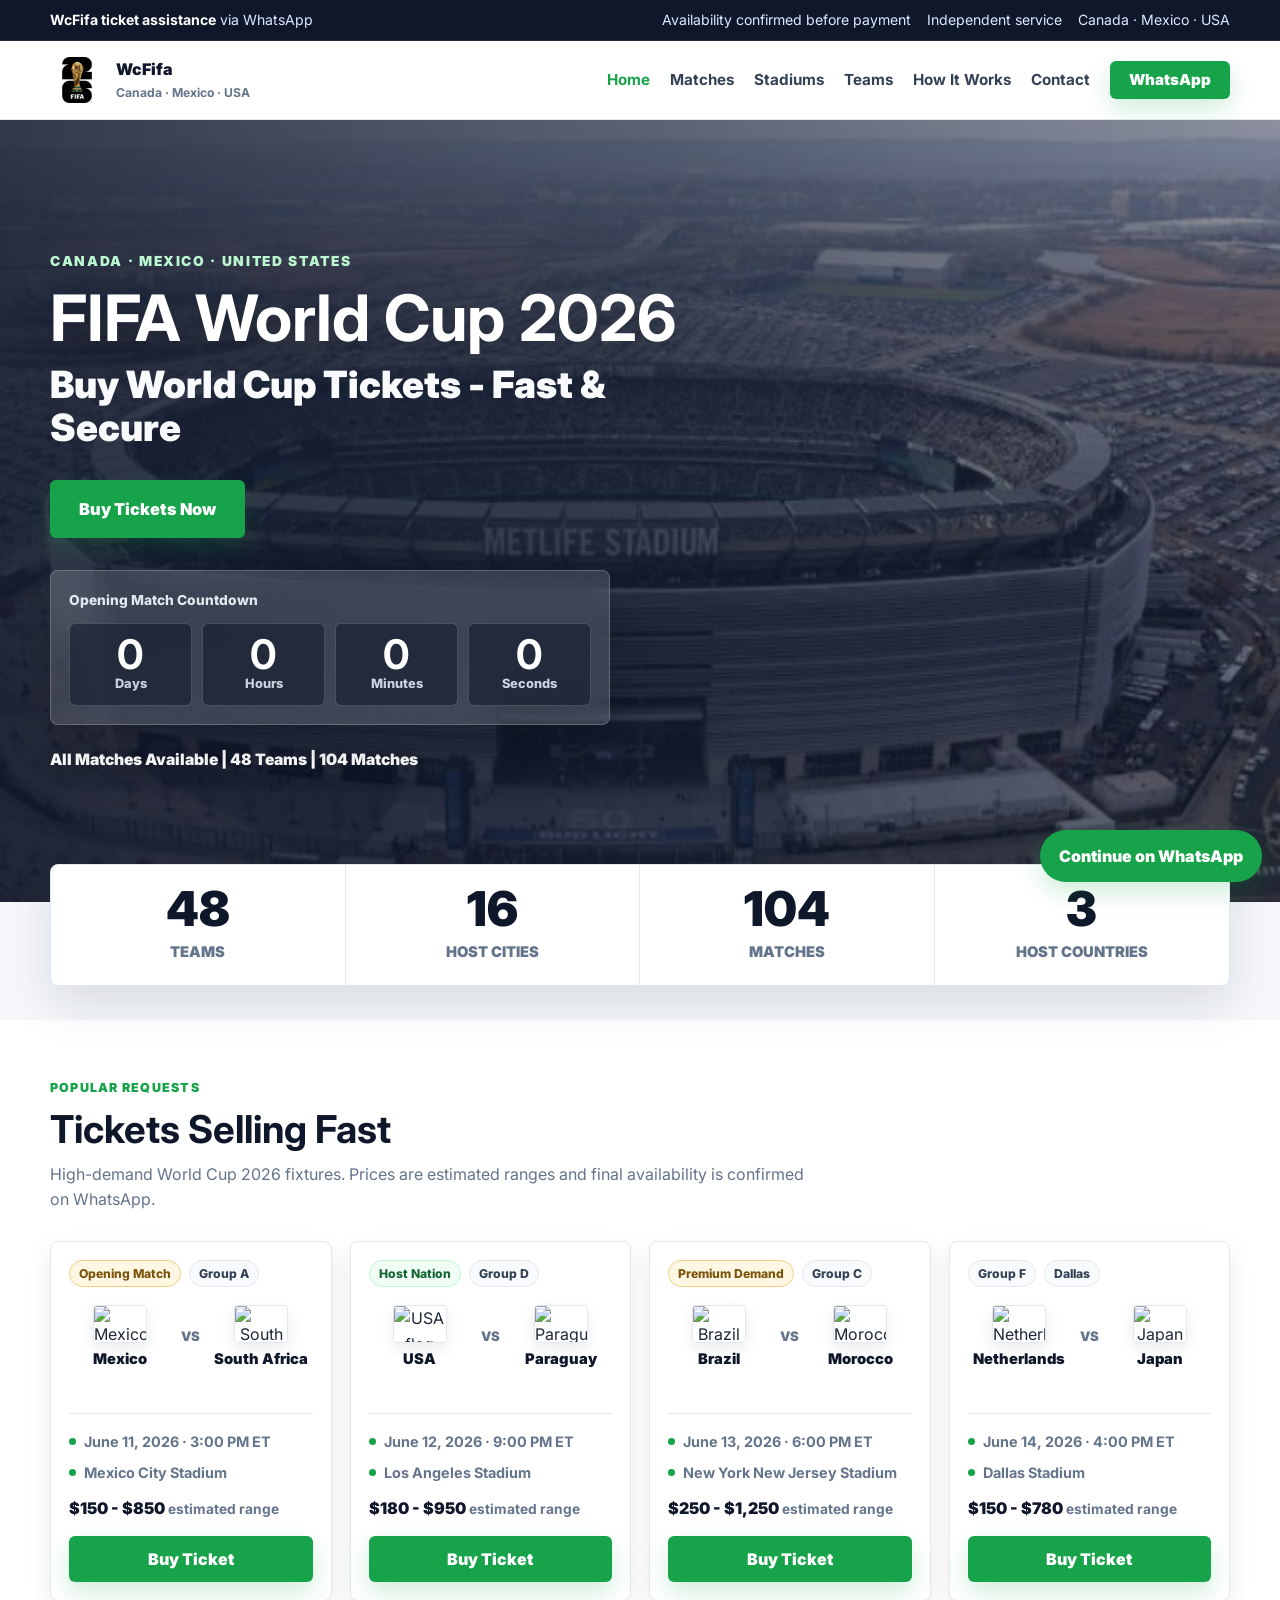
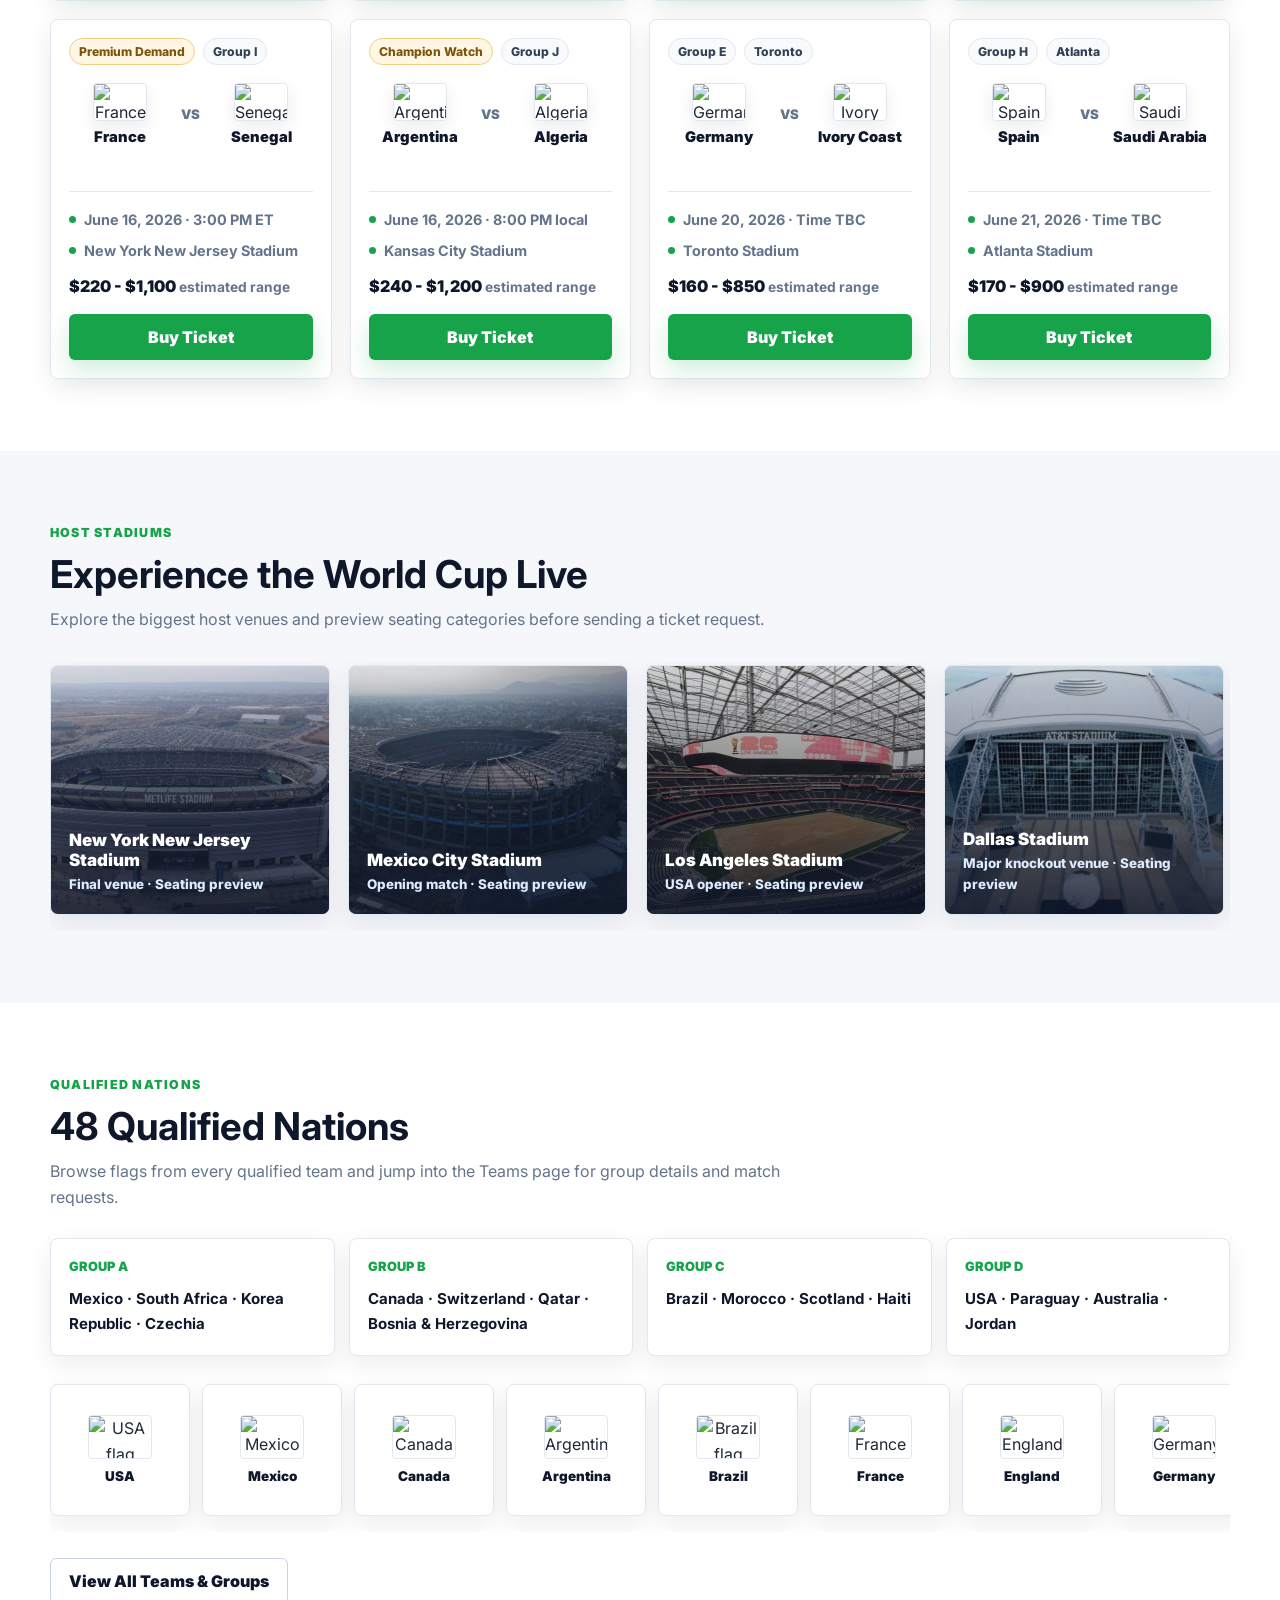
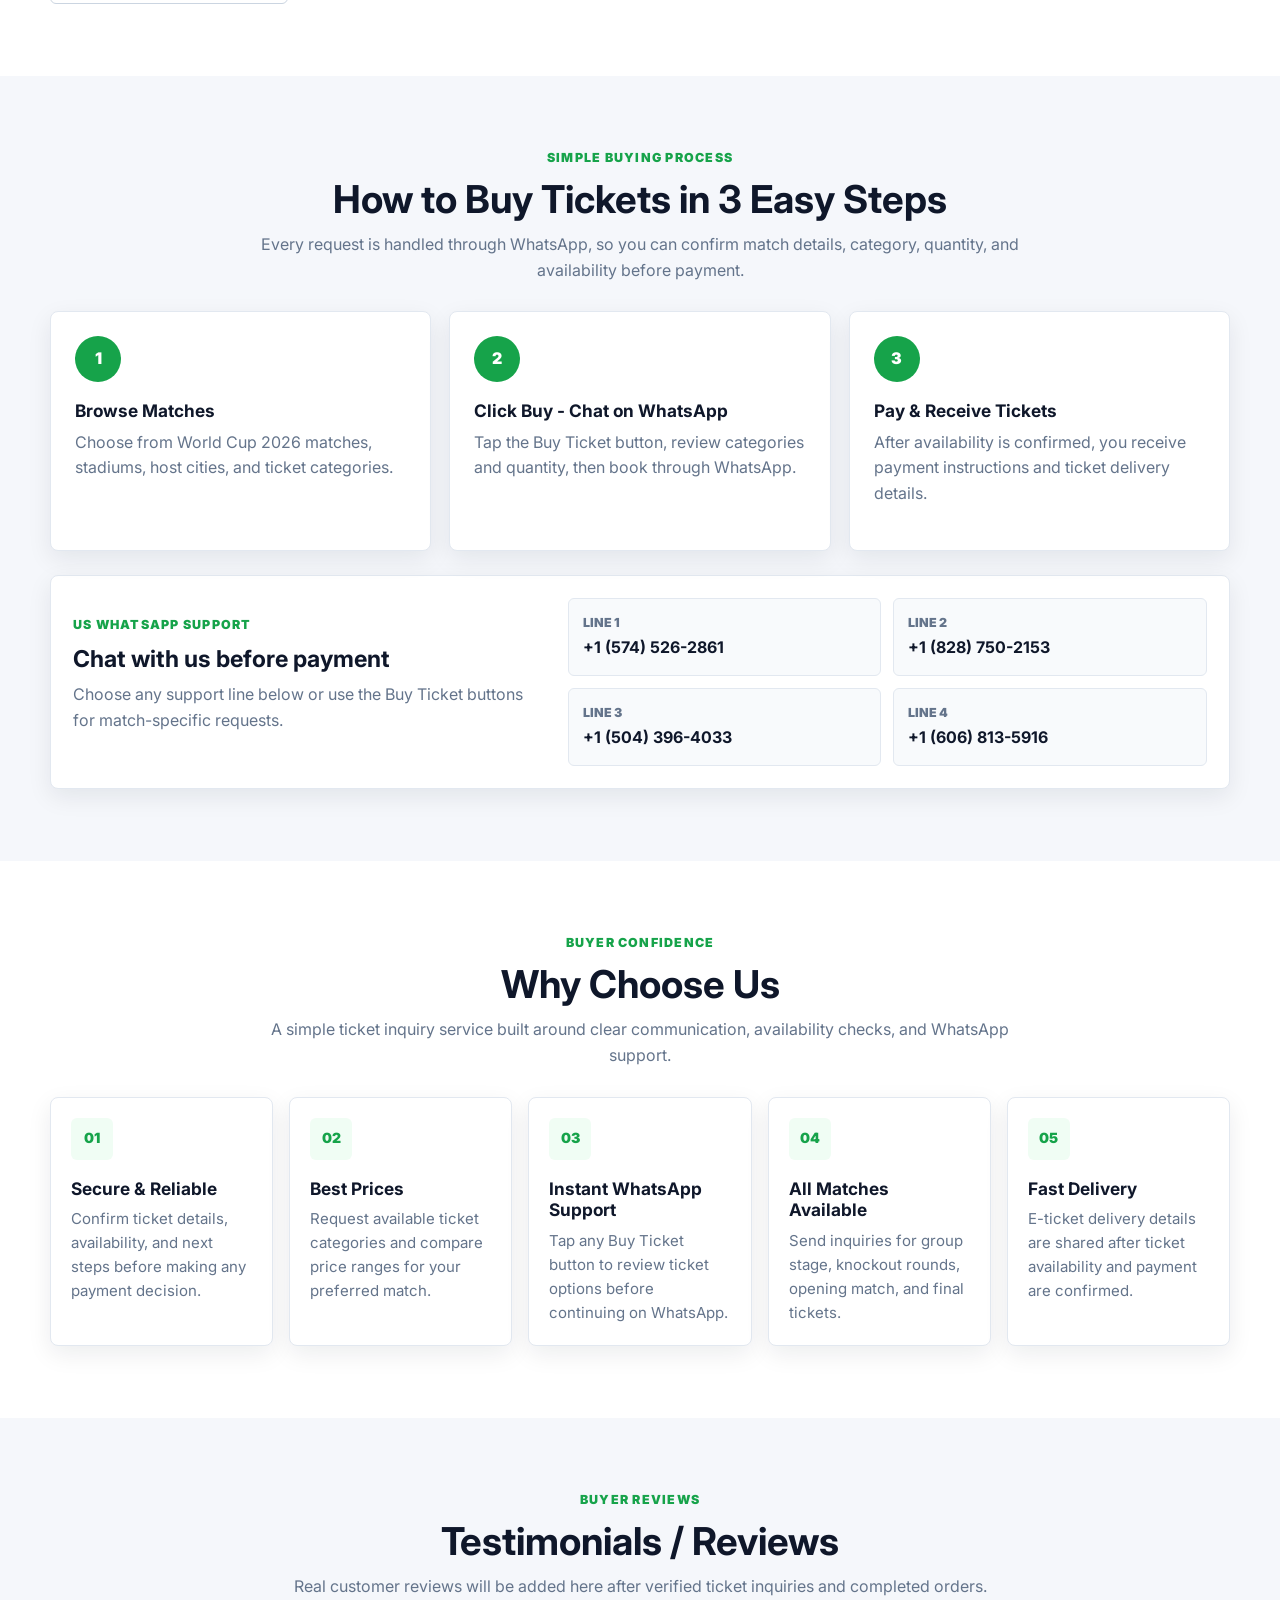
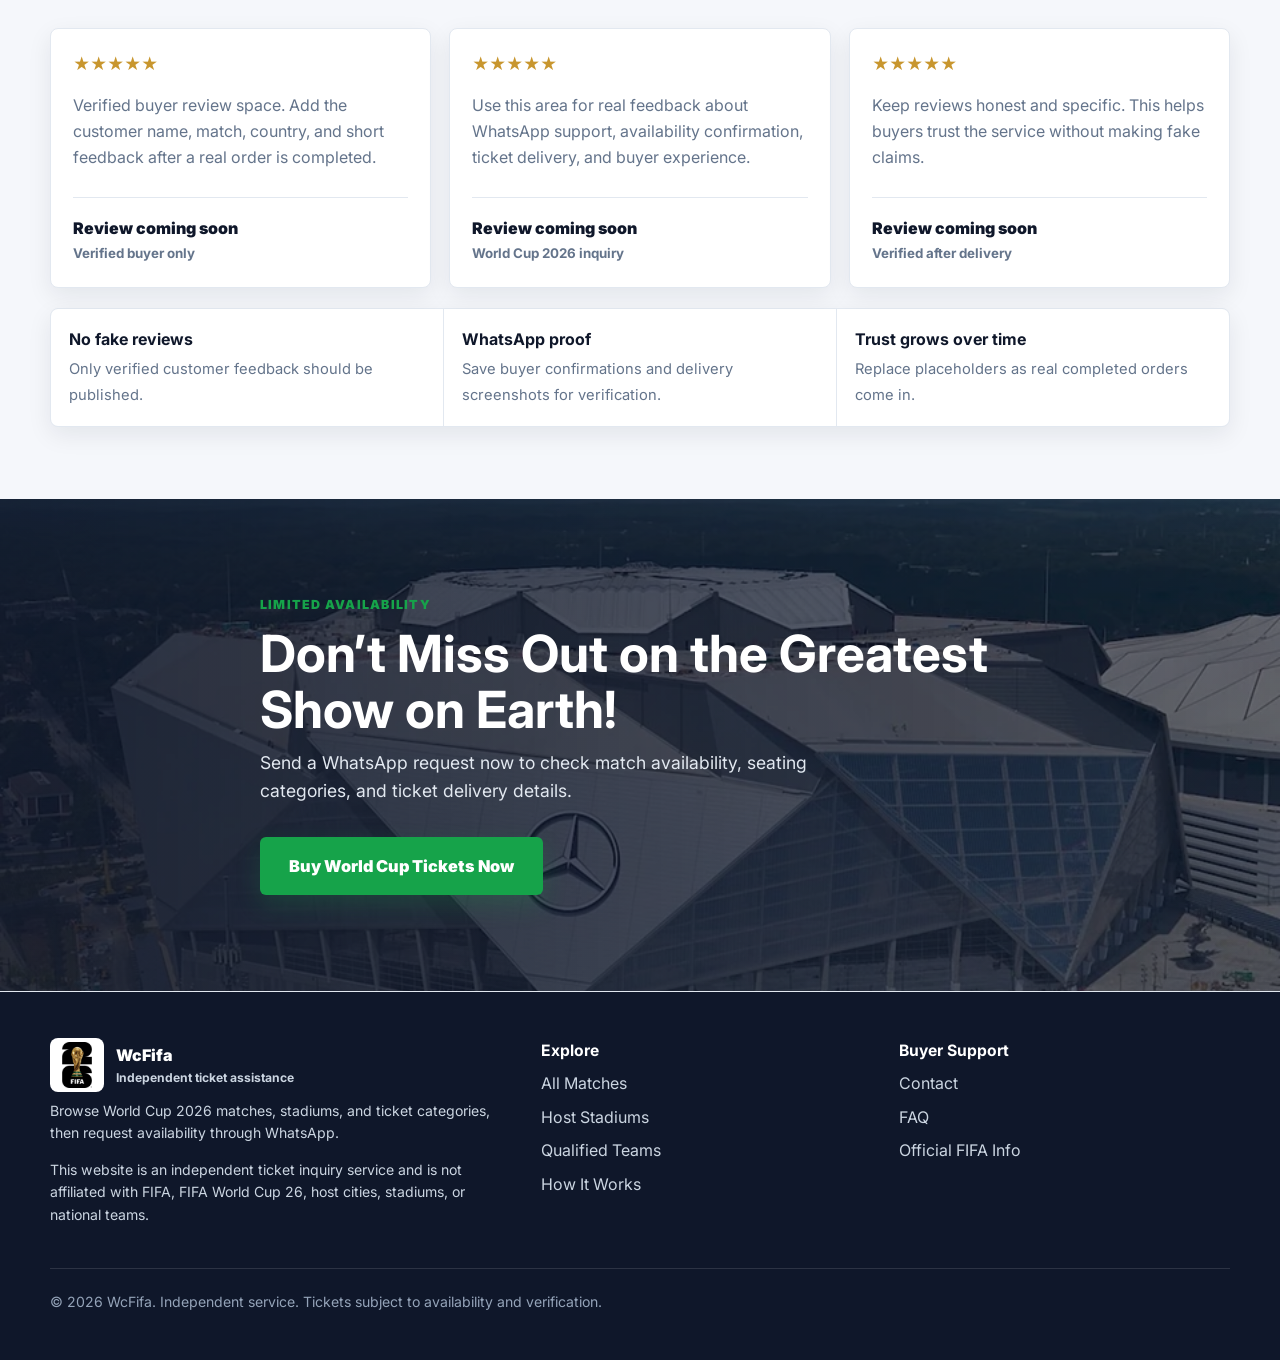
==== index.html @ d977a802 "Initial commit" ====
<!DOCTYPE html>
<html lang="en">
  <head>
    <meta charset="UTF-8" />
    <meta name="viewport" content="width=device-width, initial-scale=1.0" />
    <meta
      name="description"
      content="Independent WcFifa ticket assistance. Browse matches and request ticket availability through WhatsApp before payment."
    />
    <meta name="theme-color" content="#0f172a" />
    <title>FIFA World Cup 2026 Tickets | WcFifa</title>
    <link rel="icon" type="image/png" href="assets/images/teams/fifa%20world%20cup%20logo.png" />
    <link rel="apple-touch-icon" href="assets/images/teams/fifa%20world%20cup%20logo.png" />
    <link rel="preconnect" href="https://fonts.googleapis.com" />
    <link rel="preconnect" href="https://fonts.gstatic.com" crossorigin />
    <link
      href="https://fonts.googleapis.com/css2?family=Inter:wght@400;500;600;700;800;900&display=swap"
      rel="stylesheet"
    />
    <link rel="stylesheet" href="assets/css/style.css" />
    <link rel="stylesheet" href="assets/css/responsive.css" />
  </head>
  <body>
    <a class="skip-link" href="#main">Skip to content</a>

    <div class="topbar">
      <div class="container topbar-inner">
        <span><strong>WcFifa ticket assistance</strong> via WhatsApp</span>
        <div class="topbar-links" aria-label="Trust notes">
          <span>Availability confirmed before payment</span>
          <span>Independent service</span>
          <span>Canada · Mexico · USA</span>
        </div>
      </div>
    </div>

    <header class="site-header">
      <div class="container nav">
        <a class="brand" href="index.html" aria-label="WcFifa home">
          <span class="brand-mark"><img src="assets/images/teams/fifa world cup logo.png" alt="" /></span>
          <span>
            WcFifa
            <small>Canada · Mexico · USA</small>
          </span>
        </a>

        <button class="nav-toggle" type="button" aria-expanded="false" aria-label="Open menu" data-nav-toggle>
          <span class="nav-toggle-line" aria-hidden="true"></span>
        </button>

        <nav class="nav-links" aria-label="Main navigation" data-nav-links>
          <a href="index.html" data-nav-link>Home</a>
          <a href="matches.html" data-nav-link>Matches</a>
          <a href="stadiums.html" data-nav-link>Stadiums</a>
          <a href="teams.html" data-nav-link>Teams</a>
          <a href="how-it-works.html" data-nav-link>How It Works</a>
          <a href="contact.html" data-nav-link>Contact</a>
          <a class="button button-primary" href="#" data-whatsapp-general>WhatsApp</a>
        </nav>
      </div>
    </header>

    <main id="main">
      <section class="home-hero" aria-label="World Cup 2026 tickets hero">
        <div class="home-hero-overlay"></div>
        <div class="container home-hero-content">
          <p class="hero-kicker">Canada · Mexico · United States</p>
          <h1>FIFA World Cup 2026</h1>
          <p class="home-hero-subtitle">Buy World Cup Tickets - Fast & Secure</p>

          <div class="home-hero-actions">
            <a
              class="button button-primary button-hero"
              href="#"
              data-whatsapp-general
              data-message="Hi, I want to buy FIFA World Cup 2026 tickets. Please send me available matches, categories, and next steps."
            >
              Buy Tickets Now
            </a>
          </div>

          <div class="countdown-card" aria-label="Countdown to the opening match">
            <span class="countdown-label">Opening Match Countdown</span>
            <div class="countdown-timer" data-countdown="2026-06-11T00:00:00-06:00">
              <span><strong data-countdown-days>0</strong>Days</span>
              <span><strong data-countdown-hours>0</strong>Hours</span>
              <span><strong data-countdown-minutes>0</strong>Minutes</span>
              <span><strong data-countdown-seconds>0</strong>Seconds</span>
            </div>
          </div>

          <p class="hero-trust-line">All Matches Available | 48 Teams | 104 Matches</p>
        </div>
      </section>

      <section class="quick-stats" aria-label="World Cup 2026 quick stats">
        <div class="container quick-stats-grid">
          <div class="quick-stat">
            <strong>48</strong>
            <span>Teams</span>
          </div>
          <div class="quick-stat">
            <strong>16</strong>
            <span>Host Cities</span>
          </div>
          <div class="quick-stat">
            <strong>104</strong>
            <span>Matches</span>
          </div>
          <div class="quick-stat">
            <strong>3</strong>
            <span>Host Countries</span>
          </div>
        </div>
      </section>

      <section class="section section-white featured-matches" aria-labelledby="featured-matches-title">
        <div class="container">
          <div class="section-header">
            <p class="eyebrow">Popular requests</p>
            <h2 id="featured-matches-title">Tickets Selling Fast</h2>
            <p class="muted">
              High-demand World Cup 2026 fixtures. Prices are estimated ranges and final availability is confirmed on WhatsApp.
            </p>
          </div>

          <div class="featured-match-grid">
            <article class="ticket-card">
              <div class="ticket-card-top">
                <span class="pill pill-gold">Opening Match</span>
                <span class="pill">Group A</span>
              </div>
              <div class="teams-row">
                <div class="team">
                  <img src="https://flagcdn.com/w320/mx.png" alt="Mexico flag" />
                  <span>Mexico</span>
                </div>
                <strong>vs</strong>
                <div class="team">
                  <img src="https://flagcdn.com/w320/za.png" alt="South Africa flag" />
                  <span>South Africa</span>
                </div>
              </div>
              <div class="match-details">
                <span>June 11, 2026 · 3:00 PM ET</span>
                <span>Mexico City Stadium</span>
              </div>
              <div class="ticket-card-footer">
                <p class="price-line">$150 - $850 <span>estimated range</span></p>
                <a
                  class="button button-primary"
                  href="ticket-detail.html?match=1"
                >
                  Buy Ticket
                </a>
              </div>
            </article>

            <article class="ticket-card">
              <div class="ticket-card-top">
                <span class="pill pill-green">Host Nation</span>
                <span class="pill">Group D</span>
              </div>
              <div class="teams-row">
                <div class="team">
                  <img src="https://flagcdn.com/w320/us.png" alt="USA flag" />
                  <span>USA</span>
                </div>
                <strong>vs</strong>
                <div class="team">
                  <img src="https://flagcdn.com/w320/py.png" alt="Paraguay flag" />
                  <span>Paraguay</span>
                </div>
              </div>
              <div class="match-details">
                <span>June 12, 2026 · 9:00 PM ET</span>
                <span>Los Angeles Stadium</span>
              </div>
              <div class="ticket-card-footer">
                <p class="price-line">$180 - $950 <span>estimated range</span></p>
                <a
                  class="button button-primary"
                  href="ticket-detail.html?match=4"
                >
                  Buy Ticket
                </a>
              </div>
            </article>

            <article class="ticket-card">
              <div class="ticket-card-top">
                <span class="pill pill-gold">Premium Demand</span>
                <span class="pill">Group C</span>
              </div>
              <div class="teams-row">
                <div class="team">
                  <img src="https://flagcdn.com/w320/br.png" alt="Brazil flag" />
                  <span>Brazil</span>
                </div>
                <strong>vs</strong>
                <div class="team">
                  <img src="https://flagcdn.com/w320/ma.png" alt="Morocco flag" />
                  <span>Morocco</span>
                </div>
              </div>
              <div class="match-details">
                <span>June 13, 2026 · 6:00 PM ET</span>
                <span>New York New Jersey Stadium</span>
              </div>
              <div class="ticket-card-footer">
                <p class="price-line">$250 - $1,250 <span>estimated range</span></p>
                <a
                  class="button button-primary"
                  href="ticket-detail.html?match=7"
                >
                  Buy Ticket
                </a>
              </div>
            </article>

            <article class="ticket-card">
              <div class="ticket-card-top">
                <span class="pill">Group F</span>
                <span class="pill">Dallas</span>
              </div>
              <div class="teams-row">
                <div class="team">
                  <img src="https://flagcdn.com/w320/nl.png" alt="Netherlands flag" />
                  <span>Netherlands</span>
                </div>
                <strong>vs</strong>
                <div class="team">
                  <img src="https://flagcdn.com/w320/jp.png" alt="Japan flag" />
                  <span>Japan</span>
                </div>
              </div>
              <div class="match-details">
                <span>June 14, 2026 · 4:00 PM ET</span>
                <span>Dallas Stadium</span>
              </div>
              <div class="ticket-card-footer">
                <p class="price-line">$150 - $780 <span>estimated range</span></p>
                <a
                  class="button button-primary"
                  href="ticket-detail.html?match=11"
                >
                  Buy Ticket
                </a>
              </div>
            </article>

            <article class="ticket-card">
              <div class="ticket-card-top">
                <span class="pill pill-gold">Premium Demand</span>
                <span class="pill">Group I</span>
              </div>
              <div class="teams-row">
                <div class="team">
                  <img src="https://flagcdn.com/w320/fr.png" alt="France flag" />
                  <span>France</span>
                </div>
                <strong>vs</strong>
                <div class="team">
                  <img src="https://flagcdn.com/w320/sn.png" alt="Senegal flag" />
                  <span>Senegal</span>
                </div>
              </div>
              <div class="match-details">
                <span>June 16, 2026 · 3:00 PM ET</span>
                <span>New York New Jersey Stadium</span>
              </div>
              <div class="ticket-card-footer">
                <p class="price-line">$220 - $1,100 <span>estimated range</span></p>
                <a
                  class="button button-primary"
                  href="ticket-detail.html?match=17"
                >
                  Buy Ticket
                </a>
              </div>
            </article>

            <article class="ticket-card">
              <div class="ticket-card-top">
                <span class="pill pill-gold">Champion Watch</span>
                <span class="pill">Group J</span>
              </div>
              <div class="teams-row">
                <div class="team">
                  <img src="https://flagcdn.com/w320/ar.png" alt="Argentina flag" />
                  <span>Argentina</span>
                </div>
                <strong>vs</strong>
                <div class="team">
                  <img src="https://flagcdn.com/w320/dz.png" alt="Algeria flag" />
                  <span>Algeria</span>
                </div>
              </div>
              <div class="match-details">
                <span>June 16, 2026 · 8:00 PM local</span>
                <span>Kansas City Stadium</span>
              </div>
              <div class="ticket-card-footer">
                <p class="price-line">$240 - $1,200 <span>estimated range</span></p>
                <a
                  class="button button-primary"
                  href="ticket-detail.html?match=19"
                >
                  Buy Ticket
                </a>
              </div>
            </article>

            <article class="ticket-card">
              <div class="ticket-card-top">
                <span class="pill">Group E</span>
                <span class="pill">Toronto</span>
              </div>
              <div class="teams-row">
                <div class="team">
                  <img src="https://flagcdn.com/w320/de.png" alt="Germany flag" />
                  <span>Germany</span>
                </div>
                <strong>vs</strong>
                <div class="team">
                  <img src="https://flagcdn.com/w320/ci.png" alt="Ivory Coast flag" />
                  <span>Ivory Coast</span>
                </div>
              </div>
              <div class="match-details">
                <span>June 20, 2026 · Time TBC</span>
                <span>Toronto Stadium</span>
              </div>
              <div class="ticket-card-footer">
                <p class="price-line">$160 - $850 <span>estimated range</span></p>
                <a
                  class="button button-primary"
                  href="ticket-detail.html?match=33"
                >
                  Buy Ticket
                </a>
              </div>
            </article>

            <article class="ticket-card">
              <div class="ticket-card-top">
                <span class="pill">Group H</span>
                <span class="pill">Atlanta</span>
              </div>
              <div class="teams-row">
                <div class="team">
                  <img src="https://flagcdn.com/w320/es.png" alt="Spain flag" />
                  <span>Spain</span>
                </div>
                <strong>vs</strong>
                <div class="team">
                  <img src="https://flagcdn.com/w320/sa.png" alt="Saudi Arabia flag" />
                  <span>Saudi Arabia</span>
                </div>
              </div>
              <div class="match-details">
                <span>June 21, 2026 · Time TBC</span>
                <span>Atlanta Stadium</span>
              </div>
              <div class="ticket-card-footer">
                <p class="price-line">$170 - $900 <span>estimated range</span></p>
                <a
                  class="button button-primary"
                  href="ticket-detail.html?match=38"
                >
                  Buy Ticket
                </a>
              </div>
            </article>
          </div>
        </div>
      </section>

      <section class="section stadium-showcase" aria-labelledby="stadium-showcase-title">
        <div class="container">
          <div class="section-header">
            <p class="eyebrow">Host stadiums</p>
            <h2 id="stadium-showcase-title">Experience the World Cup Live</h2>
            <p class="muted">
              Explore the biggest host venues and preview seating categories before sending a ticket request.
            </p>
          </div>

          <div class="stadium-scroll" aria-label="Featured World Cup 2026 stadiums">
            <a class="stadium-card has-image" href="stadiums.html#new-york-new-jersey">
              <img src="assets/images/stadiums/metlife.png" alt="MetLife Stadium" />
              <span class="stadium-overlay">
                <strong>New York New Jersey Stadium</strong>
                <small>Final venue · Seating preview</small>
              </span>
              <span class="seating-preview">View seating arrangement</span>
            </a>

            <a class="stadium-card has-image" href="stadiums.html#mexico-city">
              <img src="assets/images/stadiums/Estadio Azteca, Mexico City.png" alt="Estadio Azteca, Mexico City" />
              <span class="stadium-overlay">
                <strong>Mexico City Stadium</strong>
                <small>Opening match · Seating preview</small>
              </span>
              <span class="seating-preview">View seating arrangement</span>
            </a>

            <a class="stadium-card has-image" href="stadiums.html#los-angeles">
              <img src="assets/images/stadiums/Los Angeles Stadium.png" alt="Los Angeles Stadium" />
              <span class="stadium-overlay">
                <strong>Los Angeles Stadium</strong>
                <small>USA opener · Seating preview</small>
              </span>
              <span class="seating-preview">View seating arrangement</span>
            </a>

            <a class="stadium-card has-image" href="stadiums.html#dallas">
              <img src="assets/images/stadiums/AT&T Stadium, Dallas.png" alt="AT&T Stadium, Dallas" />
              <span class="stadium-overlay">
                <strong>Dallas Stadium</strong>
                <small>Major knockout venue · Seating preview</small>
              </span>
              <span class="seating-preview">View seating arrangement</span>
            </a>

            <a class="stadium-card has-image" href="stadiums.html#miami">
              <img src="assets/images/stadiums/Hard Rock Stadium, Miami Gardens.png" alt="Hard Rock Stadium, Miami Gardens" />
              <span class="stadium-overlay">
                <strong>Miami Stadium</strong>
                <small>Premium demand · Seating preview</small>
              </span>
              <span class="seating-preview">View seating arrangement</span>
            </a>

            <a class="stadium-card has-image" href="stadiums.html#vancouver">
              <img src="assets/images/stadiums/BC Place, Vancouver stadium.png" alt="BC Place Vancouver" />
              <span class="stadium-overlay">
                <strong>BC Place Vancouver</strong>
                <small>Canada host city · Seating preview</small>
              </span>
              <span class="seating-preview">View seating arrangement</span>
            </a>

            <a class="stadium-card has-image" href="stadiums.html#atlanta">
              <img src="assets/images/stadiums/Mercedes-Benz Stadium, Atlanta.png" alt="Mercedes-Benz Stadium, Atlanta" />
              <span class="stadium-overlay">
                <strong>Atlanta Stadium</strong>
                <small>High-capacity venue · Seating preview</small>
              </span>
              <span class="seating-preview">View seating arrangement</span>
            </a>

            <a class="stadium-card has-image" href="stadiums.html#boston">
              <img src="assets/images/stadiums/Gillette Stadium, Foxborough.png" alt="Gillette Stadium, Foxborough" />
              <span class="stadium-overlay">
                <strong>Boston Stadium</strong>
                <small>East Coast venue · Seating preview</small>
              </span>
              <span class="seating-preview">View seating arrangement</span>
            </a>

            <a class="stadium-card has-image" href="stadiums.html#san-francisco-bay-area">
              <img src="assets/images/stadiums/Levi's Stadium, Santa Clara.png" alt="Levi's Stadium, Santa Clara" />
              <span class="stadium-overlay">
                <strong>San Francisco Bay Area Stadium</strong>
                <small>California venue · Seating preview</small>
              </span>
              <span class="seating-preview">View seating arrangement</span>
            </a>

            <a class="stadium-card has-image" href="stadiums.html#seattle">
              <img src="assets/images/stadiums/Seattle Stadium (Lumen Field), Seattle.png" alt="Seattle Stadium" />
              <span class="stadium-overlay">
                <strong>Seattle Stadium</strong>
                <small>West Coast venue · Seating preview</small>
              </span>
              <span class="seating-preview">View seating arrangement</span>
            </a>

            <a class="stadium-card has-image" href="stadiums.html#houston">
              <img src="assets/images/stadiums/NRG Stadium, Houston.png" alt="NRG Stadium, Houston" />
              <span class="stadium-overlay">
                <strong>Houston Stadium</strong>
                <small>Texas host city · Seating preview</small>
              </span>
              <span class="seating-preview">View seating arrangement</span>
            </a>

            <a class="stadium-card has-image" href="stadiums.html#kansas-city">
              <img src="assets/images/stadiums/Arrowhead Stadium, Kansas City.png" alt="Arrowhead Stadium, Kansas City" />
              <span class="stadium-overlay">
                <strong>Kansas City Stadium</strong>
                <small>Knockout venue · Seating preview</small>
              </span>
              <span class="seating-preview">View seating arrangement</span>
            </a>

            <a class="stadium-card has-image" href="stadiums.html#philadelphia">
              <img src="assets/images/stadiums/Lincoln Financial Field, Philadelphia.png" alt="Lincoln Financial Field, Philadelphia" />
              <span class="stadium-overlay">
                <strong>Philadelphia Stadium</strong>
                <small>East Coast host city · Seating preview</small>
              </span>
              <span class="seating-preview">View seating arrangement</span>
            </a>

            <a class="stadium-card has-image" href="stadiums.html#toronto">
              <img src="assets/images/stadiums/Toronto Stadium (BMO Field), Toronto.png" alt="Toronto Stadium" />
              <span class="stadium-overlay">
                <strong>Toronto Stadium</strong>
                <small>Canada host city · Seating preview</small>
              </span>
              <span class="seating-preview">View seating arrangement</span>
            </a>

            <a class="stadium-card has-image" href="stadiums.html#guadalajara">
              <img src="assets/images/stadiums/Estadio Guadalajara, Guadalajara.png" alt="Estadio Guadalajara" />
              <span class="stadium-overlay">
                <strong>Estadio Guadalajara</strong>
                <small>Mexico host city · Seating preview</small>
              </span>
              <span class="seating-preview">View seating arrangement</span>
            </a>

            <a class="stadium-card has-image" href="stadiums.html#monterrey">
              <img src="assets/images/stadiums/Estadio BBVA, Guadalupe.png" alt="Estadio BBVA, Guadalupe" />
              <span class="stadium-overlay">
                <strong>Estadio Monterrey</strong>
                <small>Mexico host city · Seating preview</small>
              </span>
              <span class="seating-preview">View seating arrangement</span>
            </a>
          </div>
        </div>
      </section>

      <section class="section section-white teams-showcase" aria-labelledby="teams-showcase-title">
        <div class="container">
          <div class="section-header">
            <p class="eyebrow">Qualified nations</p>
            <h2 id="teams-showcase-title">48 Qualified Nations</h2>
            <p class="muted">
              Browse flags from every qualified team and jump into the Teams page for group details and match requests.
            </p>
          </div>

          <div class="group-teasers" aria-label="World Cup group teaser">
            <article>
              <span>Group A</span>
              <strong>Mexico · South Africa · Korea Republic · Czechia</strong>
            </article>
            <article>
              <span>Group B</span>
              <strong>Canada · Switzerland · Qatar · Bosnia & Herzegovina</strong>
            </article>
            <article>
              <span>Group C</span>
              <strong>Brazil · Morocco · Scotland · Haiti</strong>
            </article>
            <article>
              <span>Group D</span>
              <strong>USA · Paraguay · Australia · Jordan</strong>
            </article>
          </div>

          <div class="flag-carousel" aria-label="48 qualified nation flags">
            <a class="flag-chip" href="teams.html#usa"><img src="https://flagcdn.com/w320/us.png" alt="USA flag" /><span>USA</span></a>
            <a class="flag-chip" href="teams.html#mexico"><img src="https://flagcdn.com/w320/mx.png" alt="Mexico flag" /><span>Mexico</span></a>
            <a class="flag-chip" href="teams.html#canada"><img src="https://flagcdn.com/w320/ca.png" alt="Canada flag" /><span>Canada</span></a>
            <a class="flag-chip" href="teams.html#argentina"><img src="https://flagcdn.com/w320/ar.png" alt="Argentina flag" /><span>Argentina</span></a>
            <a class="flag-chip" href="teams.html#brazil"><img src="https://flagcdn.com/w320/br.png" alt="Brazil flag" /><span>Brazil</span></a>
            <a class="flag-chip" href="teams.html#france"><img src="https://flagcdn.com/w320/fr.png" alt="France flag" /><span>France</span></a>
            <a class="flag-chip" href="teams.html#england"><img src="https://flagcdn.com/w320/gb-eng.png" alt="England flag" /><span>England</span></a>
            <a class="flag-chip" href="teams.html#germany"><img src="https://flagcdn.com/w320/de.png" alt="Germany flag" /><span>Germany</span></a>
            <a class="flag-chip" href="teams.html#spain"><img src="https://flagcdn.com/w320/es.png" alt="Spain flag" /><span>Spain</span></a>
            <a class="flag-chip" href="teams.html#portugal"><img src="https://flagcdn.com/w320/pt.png" alt="Portugal flag" /><span>Portugal</span></a>
            <a class="flag-chip" href="teams.html#netherlands"><img src="https://flagcdn.com/w320/nl.png" alt="Netherlands flag" /><span>Netherlands</span></a>
            <a class="flag-chip" href="teams.html#belgium"><img src="https://flagcdn.com/w320/be.png" alt="Belgium flag" /><span>Belgium</span></a>
            <a class="flag-chip" href="teams.html#croatia"><img src="https://flagcdn.com/w320/hr.png" alt="Croatia flag" /><span>Croatia</span></a>
            <a class="flag-chip" href="teams.html#switzerland"><img src="https://flagcdn.com/w320/ch.png" alt="Switzerland flag" /><span>Switzerland</span></a>
            <a class="flag-chip" href="teams.html#australia"><img src="https://flagcdn.com/w320/au.png" alt="Australia flag" /><span>Australia</span></a>
            <a class="flag-chip" href="teams.html#japan"><img src="https://flagcdn.com/w320/jp.png" alt="Japan flag" /><span>Japan</span></a>
            <a class="flag-chip" href="teams.html#korea-republic"><img src="https://flagcdn.com/w320/kr.png" alt="Korea Republic flag" /><span>Korea Republic</span></a>
            <a class="flag-chip" href="teams.html#morocco"><img src="https://flagcdn.com/w320/ma.png" alt="Morocco flag" /><span>Morocco</span></a>
            <a class="flag-chip" href="teams.html#senegal"><img src="https://flagcdn.com/w320/sn.png" alt="Senegal flag" /><span>Senegal</span></a>
            <a class="flag-chip" href="teams.html#ghana"><img src="https://flagcdn.com/w320/gh.png" alt="Ghana flag" /><span>Ghana</span></a>
            <a class="flag-chip" href="teams.html#ivory-coast"><img src="https://flagcdn.com/w320/ci.png" alt="Ivory Coast flag" /><span>Ivory Coast</span></a>
            <a class="flag-chip" href="teams.html#south-africa"><img src="https://flagcdn.com/w320/za.png" alt="South Africa flag" /><span>South Africa</span></a>
            <a class="flag-chip" href="teams.html#algeria"><img src="https://flagcdn.com/w320/dz.png" alt="Algeria flag" /><span>Algeria</span></a>
            <a class="flag-chip" href="teams.html#egypt"><img src="https://flagcdn.com/w320/eg.png" alt="Egypt flag" /><span>Egypt</span></a>
            <a class="flag-chip" href="teams.html#tunisia"><img src="https://flagcdn.com/w320/tn.png" alt="Tunisia flag" /><span>Tunisia</span></a>
            <a class="flag-chip" href="teams.html#cabo-verde"><img src="https://flagcdn.com/w320/cv.png" alt="Cabo Verde flag" /><span>Cabo Verde</span></a>
            <a class="flag-chip" href="teams.html#dr-congo"><img src="https://flagcdn.com/w320/cd.png" alt="DR Congo flag" /><span>DR Congo</span></a>
            <a class="flag-chip" href="teams.html#saudi-arabia"><img src="https://flagcdn.com/w320/sa.png" alt="Saudi Arabia flag" /><span>Saudi Arabia</span></a>
            <a class="flag-chip" href="teams.html#iran"><img src="https://flagcdn.com/w320/ir.png" alt="Iran flag" /><span>Iran</span></a>
            <a class="flag-chip" href="teams.html#iraq"><img src="https://flagcdn.com/w320/iq.png" alt="Iraq flag" /><span>Iraq</span></a>
            <a class="flag-chip" href="teams.html#jordan"><img src="https://flagcdn.com/w320/jo.png" alt="Jordan flag" /><span>Jordan</span></a>
            <a class="flag-chip" href="teams.html#qatar"><img src="https://flagcdn.com/w320/qa.png" alt="Qatar flag" /><span>Qatar</span></a>
            <a class="flag-chip" href="teams.html#uzbekistan"><img src="https://flagcdn.com/w320/uz.png" alt="Uzbekistan flag" /><span>Uzbekistan</span></a>
            <a class="flag-chip" href="teams.html#uruguay"><img src="https://flagcdn.com/w320/uy.png" alt="Uruguay flag" /><span>Uruguay</span></a>
            <a class="flag-chip" href="teams.html#colombia"><img src="https://flagcdn.com/w320/co.png" alt="Colombia flag" /><span>Colombia</span></a>
            <a class="flag-chip" href="teams.html#ecuador"><img src="https://flagcdn.com/w320/ec.png" alt="Ecuador flag" /><span>Ecuador</span></a>
            <a class="flag-chip" href="teams.html#paraguay"><img src="https://flagcdn.com/w320/py.png" alt="Paraguay flag" /><span>Paraguay</span></a>
            <a class="flag-chip" href="teams.html#scotland"><img src="https://flagcdn.com/w320/gb-sct.png" alt="Scotland flag" /><span>Scotland</span></a>
            <a class="flag-chip" href="teams.html#turkey"><img src="https://flagcdn.com/w320/tr.png" alt="Turkey flag" /><span>Turkey</span></a>
            <a class="flag-chip" href="teams.html#austria"><img src="https://flagcdn.com/w320/at.png" alt="Austria flag" /><span>Austria</span></a>
            <a class="flag-chip" href="teams.html#sweden"><img src="https://flagcdn.com/w320/se.png" alt="Sweden flag" /><span>Sweden</span></a>
            <a class="flag-chip" href="teams.html#norway"><img src="https://flagcdn.com/w320/no.png" alt="Norway flag" /><span>Norway</span></a>
            <a class="flag-chip" href="teams.html#czech-republic"><img src="https://flagcdn.com/w320/cz.png" alt="Czech Republic flag" /><span>Czech Republic</span></a>
            <a class="flag-chip" href="teams.html#bosnia-herzegovina"><img src="https://flagcdn.com/w320/ba.png" alt="Bosnia and Herzegovina flag" /><span>Bosnia & Herzegovina</span></a>
            <a class="flag-chip" href="teams.html#new-zealand"><img src="https://flagcdn.com/w320/nz.png" alt="New Zealand flag" /><span>New Zealand</span></a>
            <a class="flag-chip" href="teams.html#haiti"><img src="https://flagcdn.com/w320/ht.png" alt="Haiti flag" /><span>Haiti</span></a>
            <a class="flag-chip" href="teams.html#panama"><img src="https://flagcdn.com/w320/pa.png" alt="Panama flag" /><span>Panama</span></a>
            <a class="flag-chip" href="teams.html#curacao"><img src="https://flagcdn.com/w320/cw.png" alt="Curacao flag" /><span>Curacao</span></a>
          </div>

          <div class="button-row">
            <a class="button button-secondary" href="teams.html">View All Teams & Groups</a>
          </div>
        </div>
      </section>

      <section class="section how-it-works-section" aria-labelledby="how-it-works-title">
        <div class="container">
          <div class="section-header center">
            <p class="eyebrow">Simple buying process</p>
            <h2 id="how-it-works-title">How to Buy Tickets in 3 Easy Steps</h2>
            <p class="muted">
              Every request is handled through WhatsApp, so you can confirm match details, category, quantity, and availability before payment.
            </p>
          </div>

          <div class="steps-grid">
            <article class="step-card">
              <span class="step-number">1</span>
              <h3>Browse Matches</h3>
              <p>Choose from World Cup 2026 matches, stadiums, host cities, and ticket categories.</p>
            </article>

            <article class="step-card">
              <span class="step-number">2</span>
              <h3>Click Buy - Chat on WhatsApp</h3>
              <p>Tap the Buy Ticket button, review categories and quantity, then book through WhatsApp.</p>
            </article>

            <article class="step-card">
              <span class="step-number">3</span>
              <h3>Pay & Receive Tickets</h3>
              <p>After availability is confirmed, you receive payment instructions and ticket delivery details.</p>
            </article>
          </div>

          <div class="support-lines">
            <div>
              <p class="eyebrow">US WhatsApp support</p>
              <h3>Chat with us before payment</h3>
              <p class="muted">Choose any support line below or use the Buy Ticket buttons for match-specific requests.</p>
            </div>

            <div class="support-number-grid" aria-label="US WhatsApp numbers">
              <a href="https://wa.me/15745262861" data-whatsapp-general>
                <span>Line 1</span>
                <strong>+1 (574) 526-2861</strong>
              </a>
              <a href="https://wa.me/18287502153" data-whatsapp-general>
                <span>Line 2</span>
                <strong>+1 (828) 750-2153</strong>
              </a>
              <a href="https://wa.me/15043964033" data-whatsapp-general>
                <span>Line 3</span>
                <strong>+1 (504) 396-4033</strong>
              </a>
              <a href="https://wa.me/16068135916" data-whatsapp-general>
                <span>Line 4</span>
                <strong>+1 (606) 813-5916</strong>
              </a>
            </div>
          </div>
        </div>
      </section>

      <section class="section section-white why-choose-section" aria-labelledby="why-choose-title">
        <div class="container">
          <div class="section-header center">
            <p class="eyebrow">Buyer confidence</p>
            <h2 id="why-choose-title">Why Choose Us</h2>
            <p class="muted">
              A simple ticket inquiry service built around clear communication, availability checks, and WhatsApp support.
            </p>
          </div>

          <div class="why-grid">
            <article class="why-card">
              <span class="why-icon">01</span>
              <h3>Secure & Reliable</h3>
              <p>Confirm ticket details, availability, and next steps before making any payment decision.</p>
            </article>

            <article class="why-card">
              <span class="why-icon">02</span>
              <h3>Best Prices</h3>
              <p>Request available ticket categories and compare price ranges for your preferred match.</p>
            </article>

            <article class="why-card">
              <span class="why-icon">03</span>
              <h3>Instant WhatsApp Support</h3>
              <p>Tap any Buy Ticket button to review ticket options before continuing on WhatsApp.</p>
            </article>

            <article class="why-card">
              <span class="why-icon">04</span>
              <h3>All Matches Available</h3>
              <p>Send inquiries for group stage, knockout rounds, opening match, and final tickets.</p>
            </article>

            <article class="why-card">
              <span class="why-icon">05</span>
              <h3>Fast Delivery</h3>
              <p>E-ticket delivery details are shared after ticket availability and payment are confirmed.</p>
            </article>
          </div>
        </div>
      </section>

      <section class="section reviews-section" aria-labelledby="reviews-title">
        <div class="container">
          <div class="section-header center">
            <p class="eyebrow">Buyer reviews</p>
            <h2 id="reviews-title">Testimonials / Reviews</h2>
            <p class="muted">
              Real customer reviews will be added here after verified ticket inquiries and completed orders.
            </p>
          </div>

          <div class="reviews-grid">
            <article class="review-card">
              <div class="review-stars" aria-label="Pending review rating">★★★★★</div>
              <p>
                Verified buyer review space. Add the customer name, match, country, and short feedback after a real order is completed.
              </p>
              <div class="review-author">
                <span>Review coming soon</span>
                <small>Verified buyer only</small>
              </div>
            </article>

            <article class="review-card">
              <div class="review-stars" aria-label="Pending review rating">★★★★★</div>
              <p>
                Use this area for real feedback about WhatsApp support, availability confirmation, ticket delivery, and buyer experience.
              </p>
              <div class="review-author">
                <span>Review coming soon</span>
                <small>World Cup 2026 inquiry</small>
              </div>
            </article>

            <article class="review-card">
              <div class="review-stars" aria-label="Pending review rating">★★★★★</div>
              <p>
                Keep reviews honest and specific. This helps buyers trust the service without making fake claims.
              </p>
              <div class="review-author">
                <span>Review coming soon</span>
                <small>Verified after delivery</small>
              </div>
            </article>
          </div>

          <div class="review-trust-strip">
            <div>
              <strong>No fake reviews</strong>
              <span>Only verified customer feedback should be published.</span>
            </div>
            <div>
              <strong>WhatsApp proof</strong>
              <span>Save buyer confirmations and delivery screenshots for verification.</span>
            </div>
            <div>
              <strong>Trust grows over time</strong>
              <span>Replace placeholders as real completed orders come in.</span>
            </div>
          </div>
        </div>
      </section>

      <section class="final-cta" aria-label="Buy World Cup tickets call to action">
        <div class="container final-cta-content">
          <p class="eyebrow">Limited availability</p>
          <h2>Don’t Miss Out on the Greatest Show on Earth!</h2>
          <p>
            Send a WhatsApp request now to check match availability, seating categories, and ticket delivery details.
          </p>
          <a
            class="button button-primary button-hero"
            href="#"
            data-whatsapp-general
            data-message="Hi, I want to buy World Cup 2026 tickets. Please send me available matches, prices, seating categories, and next steps."
          >
            Buy World Cup Tickets Now
          </a>
        </div>
      </section>
    </main>

    <footer class="footer">
      <div class="container footer-grid">
        <div>
          <a class="brand" href="index.html" aria-label="WcFifa home">
            <span class="brand-mark"><img src="assets/images/teams/fifa world cup logo.png" alt="" /></span>
            <span>
              WcFifa
              <small>Independent ticket assistance</small>
            </span>
          </a>
          <p class="small">
            Browse World Cup 2026 matches, stadiums, and ticket categories, then request availability through WhatsApp.
          </p>
          <p class="small">
            This website is an independent ticket inquiry service and is not affiliated with FIFA, FIFA World Cup 26,
            host cities, stadiums, or national teams.
          </p>
        </div>

        <div>
          <h4>Explore</h4>
          <div class="footer-links">
            <a href="matches.html">All Matches</a>
            <a href="stadiums.html">Host Stadiums</a>
            <a href="teams.html">Qualified Teams</a>
            <a href="how-it-works.html">How It Works</a>
          </div>
        </div>

        <div>
          <h4>Buyer Support</h4>
          <div class="footer-links">
            <a href="contact.html">Contact</a>
            <a href="contact.html#faq">FAQ</a>
            <a href="https://www.fifa.com/en/tournaments/mens/worldcup/canadamexicousa2026" target="_blank" rel="noopener">
              Official FIFA Info
            </a>
          </div>
        </div>
      </div>

      <div class="container footer-bottom">
        <span>&copy; <span data-current-year></span> WcFifa. Independent service. Tickets subject to availability and verification.</span>
      </div>
    </footer>

    <a
      class="button button-primary floating-whatsapp"
      href="#"
      aria-label="Continue on WhatsApp"
      data-whatsapp-general
    >
      Continue on WhatsApp
    </a>

    <script src="assets/js/whatsapp.js"></script>
    <script src="assets/js/main.js"></script>
  </body>
</html>
---- assets/css/style.css ----
:root {
  --color-bg: #ffffff;
  --color-page: #f5f7fb;
  --color-surface: #ffffff;
  --color-surface-soft: #f8fafc;
  --color-heading: #0f172a;
  --color-text: #1f2937;
  --color-muted: #64748b;
  --color-muted-light: #94a3b8;
  --color-border: #e2e8f0;
  --color-border-strong: #cbd5e1;
  --color-navy: #0f172a;
  --color-navy-soft: #1e293b;
  --color-green: #16a34a;
  --color-green-dark: #12813c;
  --color-blue: #1d4ed8;
  --color-gold: #c8962e;
  --color-gold-soft: #fff7e3;
  --color-red: #dc2626;
  --shadow-sm: 0 8px 24px rgba(15, 23, 42, 0.08);
  --shadow-md: 0 18px 48px rgba(15, 23, 42, 0.12);
  --radius-xs: 4px;
  --radius-sm: 6px;
  --radius-md: 8px;
  --radius-lg: 12px;
  --container: 1180px;
  --header-height: 78px;
}

* {
  box-sizing: border-box;
}

html {
  scroll-behavior: smooth;
}

body {
  margin: 0;
  background: var(--color-page);
  color: var(--color-text);
  font-family: Inter, "Segoe UI", Arial, sans-serif;
  line-height: 1.6;
  text-rendering: optimizeLegibility;
}

a {
  color: inherit;
  text-decoration: none;
}

img,
svg {
  display: block;
  max-width: 100%;
}

button,
input,
select,
textarea {
  font: inherit;
}

button {
  color: inherit;
}

:focus-visible {
  outline: 3px solid rgba(22, 163, 74, 0.3);
  outline-offset: 3px;
}

.skip-link {
  position: absolute;
  left: 16px;
  top: -60px;
  z-index: 100;
  padding: 10px 14px;
  border-radius: var(--radius-sm);
  background: var(--color-navy);
  color: #ffffff;
  font-weight: 800;
}

.skip-link:focus {
  top: 12px;
}

.container {
  width: min(100% - 32px, var(--container));
  margin-inline: auto;
}

.stack {
  display: grid;
  gap: 18px;
}

.section {
  padding: 72px 0;
}

.section-white {
  background: var(--color-bg);
}

.section-tight {
  padding: 46px 0;
}

.section-header {
  max-width: 760px;
  margin-bottom: 28px;
}

.section-header.center {
  margin-inline: auto;
  text-align: center;
}

.eyebrow {
  margin: 0 0 10px;
  color: var(--color-green);
  font-size: 0.78rem;
  font-weight: 900;
  letter-spacing: 0.1em;
  text-transform: uppercase;
}

h1,
h2,
h3,
h4,
p {
  margin-top: 0;
}

h1,
.display {
  max-width: 850px;
  margin-bottom: 18px;
  color: var(--color-heading);
  font-size: clamp(2.3rem, 5vw, 4.75rem);
  line-height: 1;
  letter-spacing: 0;
}

h2 {
  margin-bottom: 12px;
  color: var(--color-heading);
  font-size: clamp(1.75rem, 3vw, 2.75rem);
  line-height: 1.1;
  letter-spacing: 0;
}

h3 {
  margin-bottom: 8px;
  color: var(--color-heading);
  font-size: 1.08rem;
  line-height: 1.25;
  letter-spacing: 0;
}

h4 {
  margin-bottom: 8px;
  color: var(--color-heading);
  font-size: 0.98rem;
}

.lead {
  max-width: 690px;
  color: #475569;
  font-size: clamp(1rem, 1.5vw, 1.18rem);
}

.muted {
  color: var(--color-muted);
}

.small {
  font-size: 0.88rem;
}

.topbar {
  border-bottom: 1px solid rgba(255, 255, 255, 0.08);
  background: var(--color-navy);
  color: #dbeafe;
  font-size: 0.88rem;
}

.topbar-inner {
  min-height: 40px;
  display: flex;
  align-items: center;
  justify-content: space-between;
  gap: 18px;
}

.topbar-links {
  display: flex;
  flex-wrap: wrap;
  gap: 16px;
}

.topbar strong {
  color: #ffffff;
}

.site-header {
  position: sticky;
  top: 0;
  z-index: 30;
  border-bottom: 1px solid var(--color-border);
  background: rgba(255, 255, 255, 0.96);
  backdrop-filter: blur(14px);
}

.nav {
  min-height: var(--header-height);
  display: flex;
  align-items: center;
  justify-content: space-between;
  gap: 24px;
}

.brand {
  display: inline-flex;
  align-items: center;
  gap: 12px;
  color: var(--color-heading);
  font-weight: 900;
  letter-spacing: 0;
}

.brand-mark {
  width: 54px;
  height: 54px;
  display: grid;
  flex: 0 0 auto;
  place-items: center;
  border-radius: var(--radius-md);
  background: #ffffff;
  color: var(--color-navy);
  overflow: hidden;
  font-weight: 900;
}

.brand-mark img {
  width: 100%;
  height: 100%;
  object-fit: contain;
  padding: 4px;
}

.brand small {
  display: block;
  color: var(--color-muted);
  font-size: 0.76rem;
  font-weight: 700;
}

.nav-links {
  display: flex;
  align-items: center;
  gap: 20px;
  color: #334155;
  font-size: 0.95rem;
  font-weight: 700;
}

.nav-links a {
  display: inline-flex;
  align-items: center;
  min-height: 38px;
}

.nav-links a:hover,
.nav-links a.is-active {
  color: var(--color-green);
}

.nav-toggle {
  display: none;
  width: 44px;
  height: 44px;
  align-items: center;
  justify-content: center;
  border: 1px solid var(--color-border);
  border-radius: var(--radius-sm);
  background: #ffffff;
  cursor: pointer;
}

.nav-toggle-line,
.nav-toggle-line::before,
.nav-toggle-line::after {
  width: 18px;
  height: 2px;
  display: block;
  position: relative;
  border-radius: 999px;
  background: var(--color-heading);
  content: "";
}

.nav-toggle-line::before {
  position: absolute;
  top: -6px;
}

.nav-toggle-line::after {
  position: absolute;
  top: 6px;
}

.hero {
  min-height: 590px;
  display: grid;
  align-items: center;
  padding: 72px 0;
  background: #ffffff;
}

.hero-grid {
  display: grid;
  grid-template-columns: 1.08fr 0.92fr;
  gap: 34px;
  align-items: center;
}

.hero-panel {
  padding: 26px;
  border: 1px solid var(--color-border);
  border-radius: var(--radius-md);
  background: var(--color-surface);
  box-shadow: var(--shadow-md);
}

.image-slot,
.hero-image-slot,
.match-thumb,
.media-placeholder {
  display: grid;
  place-items: center;
  border: 1px solid var(--color-border);
  background: #eef2ff;
  color: #475569;
  font-weight: 900;
  text-align: center;
}

.hero-image-slot {
  min-height: 360px;
  border-radius: var(--radius-md);
}

.match-thumb,
.media-placeholder {
  min-height: 158px;
  border-width: 0 0 1px;
}

.button-row,
.hero-actions {
  display: flex;
  flex-wrap: wrap;
  align-items: center;
  gap: 12px;
  margin-top: 26px;
}

.button {
  min-height: 46px;
  display: inline-flex;
  align-items: center;
  justify-content: center;
  gap: 10px;
  padding: 0 18px;
  border: 1px solid transparent;
  border-radius: var(--radius-sm);
  cursor: pointer;
  font-weight: 900;
  line-height: 1;
  transition: transform 160ms ease, border-color 160ms ease, background 160ms ease, color 160ms ease;
}

.button:hover {
  transform: translateY(-1px);
}

.button-primary {
  background: var(--color-green);
  color: #ffffff;
  box-shadow: 0 10px 24px rgba(22, 163, 74, 0.2);
}

.button-primary:hover {
  background: var(--color-green-dark);
}

.button-secondary {
  border-color: var(--color-border-strong);
  background: #ffffff;
  color: var(--color-heading);
}

.button-secondary:hover {
  border-color: var(--color-green);
  color: var(--color-green);
}

.button-gold {
  border-color: #efd083;
  background: var(--color-gold-soft);
  color: #7c540b;
}

.button-dark {
  background: var(--color-navy);
  color: #ffffff;
}

.button-full {
  width: 100%;
}

.grid {
  display: grid;
  gap: 18px;
}

.grid-2 {
  grid-template-columns: repeat(2, 1fr);
}

.grid-3 {
  grid-template-columns: repeat(3, 1fr);
}

.grid-4 {
  grid-template-columns: repeat(4, 1fr);
}

.card {
  overflow: hidden;
  border: 1px solid var(--color-border);
  border-radius: var(--radius-md);
  background: var(--color-surface);
  box-shadow: var(--shadow-sm);
}

.card-body {
  padding: 20px;
}

.card-footer {
  margin-top: auto;
  padding-top: 18px;
}

.match-card {
  display: flex;
  flex-direction: column;
  min-height: 332px;
}

.match-meta {
  display: flex;
  flex-wrap: wrap;
  gap: 8px;
  margin-bottom: 14px;
}

.pill {
  display: inline-flex;
  align-items: center;
  min-height: 27px;
  padding: 0 9px;
  border: 1px solid var(--color-border);
  border-radius: 999px;
  color: #334155;
  background: var(--color-surface-soft);
  font-size: 0.76rem;
  font-weight: 800;
}

.pill-green {
  border-color: #bbf7d0;
  color: #166534;
  background: #f0fdf4;
}

.pill-gold {
  border-color: #efd083;
  color: #7c540b;
  background: var(--color-gold-soft);
}

.teams-line {
  margin-bottom: 8px;
  color: var(--color-heading);
  font-size: 1.25rem;
  font-weight: 900;
  line-height: 1.2;
}

.price-line {
  margin: 16px 0 0;
  color: var(--color-heading);
  font-weight: 900;
}

.price-line span {
  color: var(--color-muted);
  font-size: 0.86rem;
  font-weight: 700;
}

.trust-strip {
  display: grid;
  grid-template-columns: repeat(4, 1fr);
  border: 1px solid var(--color-border);
  border-radius: var(--radius-md);
  background: var(--color-surface);
  box-shadow: var(--shadow-sm);
}

.trust-item {
  min-height: 102px;
  padding: 20px;
  border-right: 1px solid var(--color-border);
  background: #ffffff;
}

.trust-item:last-child {
  border-right: 0;
}

.trust-item strong {
  display: block;
  margin-bottom: 4px;
  color: var(--color-heading);
}

.trust-item span {
  color: var(--color-muted);
  font-size: 0.92rem;
}

.stat-grid {
  display: grid;
  grid-template-columns: repeat(4, 1fr);
  gap: 14px;
}

.stat {
  padding: 18px;
  border: 1px solid var(--color-border);
  border-radius: var(--radius-md);
  background: #ffffff;
  box-shadow: var(--shadow-sm);
}

.stat strong {
  display: block;
  color: var(--color-heading);
  font-size: 1.65rem;
  line-height: 1;
}

.stat span {
  color: var(--color-muted);
  font-size: 0.9rem;
}

.notice {
  padding: 18px;
  border: 1px solid #fde68a;
  border-radius: var(--radius-md);
  background: var(--color-gold-soft);
  color: #7c540b;
}

.alert {
  padding: 14px 16px;
  border-radius: var(--radius-md);
  background: #eff6ff;
  color: #1e40af;
  font-weight: 700;
}

.form-card {
  padding: 20px;
  border: 1px solid var(--color-border);
  border-radius: var(--radius-md);
  background: #ffffff;
  box-shadow: var(--shadow-sm);
}

.form-grid {
  display: grid;
  grid-template-columns: repeat(4, 1fr);
  gap: 12px;
}

.field {
  display: grid;
  gap: 6px;
}

.field label {
  color: var(--color-heading);
  font-size: 0.84rem;
  font-weight: 800;
}

.field input,
.field select,
.field textarea {
  width: 100%;
  min-height: 44px;
  padding: 0 12px;
  border: 1px solid var(--color-border-strong);
  border-radius: var(--radius-sm);
  background: #ffffff;
  color: var(--color-text);
}

.field textarea {
  min-height: 120px;
  padding-top: 10px;
  resize: vertical;
}

.faq-list {
  display: grid;
  gap: 12px;
}

.faq-item {
  border: 1px solid var(--color-border);
  border-radius: var(--radius-md);
  background: #ffffff;
  box-shadow: var(--shadow-sm);
}

.faq-question {
  width: 100%;
  min-height: 58px;
  display: flex;
  align-items: center;
  justify-content: space-between;
  gap: 18px;
  padding: 0 18px;
  border: 0;
  background: transparent;
  color: var(--color-heading);
  cursor: pointer;
  font-weight: 900;
  text-align: left;
}

.faq-question::after {
  content: "+";
  color: var(--color-green);
  font-size: 1.3rem;
  line-height: 1;
}

.faq-item.is-open .faq-question::after {
  content: "-";
}

.faq-answer {
  display: none;
  padding: 0 18px 18px;
  color: var(--color-muted);
}

.faq-item.is-open .faq-answer {
  display: block;
}

.footer {
  padding: 46px 0;
  border-top: 1px solid var(--color-border);
  background: var(--color-navy);
  color: #cbd5e1;
}

.footer strong,
.footer h3,
.footer h4 {
  color: #ffffff;
}

.footer .brand {
  color: #ffffff;
}

.footer .brand small {
  color: #cbd5e1;
}

.footer a:hover {
  color: #ffffff;
}

.footer-grid {
  display: grid;
  grid-template-columns: 1.4fr 1fr 1fr;
  gap: 28px;
  align-items: start;
}

.footer-links {
  display: grid;
  gap: 8px;
}

.footer-bottom {
  margin-top: 28px;
  padding-top: 22px;
  border-top: 1px solid rgba(255, 255, 255, 0.12);
  color: #94a3b8;
  font-size: 0.88rem;
}

.floating-whatsapp {
  position: fixed;
  right: 18px;
  bottom: 18px;
  z-index: 40;
  min-height: 52px;
  padding: 0 18px;
  border-radius: 999px;
}

.home-hero {
  min-height: calc(100svh - 118px);
  position: relative;
  display: grid;
  align-items: center;
  overflow: hidden;
  padding: 86px 0;
  background:
    linear-gradient(90deg, rgba(15, 23, 42, 0.84) 0%, rgba(15, 23, 42, 0.62) 52%, rgba(15, 23, 42, 0.34) 100%),
    url("../images/stadiums/metlife.png") center / cover no-repeat,
    #0f172a;
  color: #ffffff;
}

.home-hero-overlay {
  position: absolute;
  inset: 0;
  background: linear-gradient(0deg, rgba(15, 23, 42, 0.34), rgba(15, 23, 42, 0.08));
  pointer-events: none;
}

.home-hero-content {
  position: relative;
  z-index: 1;
}

.hero-kicker {
  margin-bottom: 14px;
  color: #bbf7d0;
  font-size: 0.86rem;
  font-weight: 900;
  letter-spacing: 0.12em;
  text-transform: uppercase;
}

.home-hero h1 {
  max-width: 880px;
  margin-bottom: 14px;
  color: #ffffff;
  text-shadow: 0 14px 44px rgba(0, 0, 0, 0.36);
}

.home-hero-subtitle {
  max-width: 620px;
  margin-bottom: 0;
  color: #f8fafc;
  font-size: clamp(1.35rem, 3vw, 2.35rem);
  font-weight: 900;
  line-height: 1.14;
}

.home-hero-actions {
  display: flex;
  flex-wrap: wrap;
  gap: 12px;
  margin-top: 30px;
}

.button-hero {
  min-height: 58px;
  padding-inline: 28px;
  font-size: 1.02rem;
}

.countdown-card {
  width: min(100%, 560px);
  margin-top: 32px;
  padding: 18px;
  border: 1px solid rgba(255, 255, 255, 0.2);
  border-radius: var(--radius-md);
  background: rgba(255, 255, 255, 0.14);
  box-shadow: 0 18px 48px rgba(0, 0, 0, 0.22);
  backdrop-filter: blur(16px);
}

.countdown-label {
  display: block;
  margin-bottom: 12px;
  color: #e2e8f0;
  font-size: 0.86rem;
  font-weight: 800;
}

.countdown-timer {
  display: grid;
  grid-template-columns: repeat(4, 1fr);
  gap: 10px;
}

.countdown-timer span {
  min-height: 82px;
  display: grid;
  place-items: center;
  padding: 10px;
  border: 1px solid rgba(255, 255, 255, 0.18);
  border-radius: var(--radius-sm);
  background: rgba(15, 23, 42, 0.54);
  color: #cbd5e1;
  font-size: 0.8rem;
  font-weight: 800;
  text-align: center;
}

.countdown-timer strong {
  display: block;
  color: #ffffff;
  font-size: clamp(1.8rem, 4vw, 2.55rem);
  line-height: 1;
}

.countdown-timezone {
  display: block;
  margin-top: 12px;
  color: #dbeafe;
  font-weight: 700;
}

.hero-trust-line {
  margin: 22px 0 0;
  color: #ffffff;
  font-size: 0.98rem;
  font-weight: 900;
  text-shadow: 0 8px 24px rgba(0, 0, 0, 0.32);
}

.quick-stats {
  position: relative;
  z-index: 2;
  margin-top: -38px;
  padding-bottom: 34px;
}

.quick-stats-grid {
  display: grid;
  grid-template-columns: repeat(4, 1fr);
  overflow: hidden;
  border: 1px solid var(--color-border);
  border-radius: var(--radius-md);
  background: #ffffff;
  box-shadow: var(--shadow-md);
}

.quick-stat {
  min-height: 118px;
  display: grid;
  place-items: center;
  padding: 20px;
  border-right: 1px solid var(--color-border);
  text-align: center;
}

.quick-stat:last-child {
  border-right: 0;
}

.quick-stat strong {
  display: block;
  color: var(--color-heading);
  font-size: clamp(2rem, 4vw, 3rem);
  font-weight: 900;
  line-height: 1;
}

.quick-stat span {
  margin-top: 8px;
  color: var(--color-muted);
  font-size: 0.92rem;
  font-weight: 900;
  text-transform: uppercase;
}

.featured-matches {
  padding-top: 58px;
}

.featured-match-grid {
  display: grid;
  grid-template-columns: repeat(4, 1fr);
  gap: 18px;
}

.ticket-card {
  min-height: 360px;
  display: flex;
  flex-direction: column;
  padding: 18px;
  border: 1px solid var(--color-border);
  border-radius: var(--radius-md);
  background: #ffffff;
  box-shadow: var(--shadow-sm);
  transition: transform 180ms ease, box-shadow 180ms ease, border-color 180ms ease;
}

.ticket-card:hover {
  transform: translateY(-3px);
  border-color: var(--color-border-strong);
  box-shadow: var(--shadow-md);
}

.ticket-card-top {
  display: flex;
  flex-wrap: wrap;
  gap: 8px;
  margin-bottom: 18px;
}

.teams-row {
  display: grid;
  grid-template-columns: 1fr auto 1fr;
  gap: 10px;
  align-items: center;
  margin-bottom: 18px;
}

.teams-row > strong {
  color: var(--color-muted);
  font-size: 0.82rem;
  font-weight: 900;
  text-transform: uppercase;
}

.team {
  min-width: 0;
  display: grid;
  justify-items: center;
  gap: 8px;
  text-align: center;
}

.team img {
  width: 54px;
  height: 38px;
  border: 1px solid var(--color-border);
  border-radius: var(--radius-xs);
  object-fit: cover;
  box-shadow: 0 6px 16px rgba(15, 23, 42, 0.08);
}

.team span {
  max-width: 100%;
  color: var(--color-heading);
  font-size: 0.92rem;
  font-weight: 900;
  line-height: 1.18;
}

.match-details {
  display: grid;
  gap: 8px;
  margin-top: auto;
  padding-top: 16px;
  border-top: 1px solid var(--color-border);
  color: var(--color-muted);
  font-size: 0.9rem;
  font-weight: 700;
}

.match-details span {
  display: flex;
  align-items: center;
  gap: 8px;
}

.match-details span::before {
  content: "";
  width: 7px;
  height: 7px;
  flex: 0 0 auto;
  border-radius: 999px;
  background: var(--color-green);
}

.ticket-card-footer {
  display: grid;
  gap: 14px;
  margin-top: 12px;
}

.ticket-card-footer .price-line {
  margin: 0;
}

.stadium-showcase {
  background: var(--color-page);
}

.stadium-scroll {
  display: grid;
  grid-auto-columns: minmax(280px, 360px);
  grid-auto-flow: column;
  gap: 18px;
  overflow-x: auto;
  padding: 4px 2px 16px;
  scroll-snap-type: x proximity;
  scrollbar-color: var(--color-border-strong) transparent;
}

.stadium-card {
  min-height: 250px;
  position: relative;
  overflow: hidden;
  display: flex;
  align-items: flex-end;
  border: 1px solid var(--color-border);
  border-radius: var(--radius-md);
  background:
    linear-gradient(135deg, rgba(29, 78, 216, 0.2), transparent 34%),
    linear-gradient(315deg, rgba(22, 163, 74, 0.22), transparent 40%),
    #dbeafe;
  box-shadow: var(--shadow-sm);
  scroll-snap-align: start;
}

.stadium-card img {
  position: absolute;
  inset: 0;
  width: 100%;
  height: 100%;
  object-fit: cover;
  transition: transform 220ms ease;
}

.stadium-card::after {
  content: "";
  position: absolute;
  inset: 0;
  background: linear-gradient(0deg, rgba(15, 23, 42, 0.86), rgba(15, 23, 42, 0.14));
}

.stadium-card:hover img {
  transform: scale(1.05);
}

.stadium-placeholder::before {
  content: "";
  position: absolute;
  inset: 0;
  background:
    linear-gradient(135deg, rgba(255, 255, 255, 0.24), transparent 42%),
    linear-gradient(315deg, rgba(15, 23, 42, 0.16), transparent 40%);
}

.stadium-overlay {
  position: relative;
  z-index: 1;
  display: grid;
  gap: 4px;
  padding: 18px;
  color: #ffffff;
}

.stadium-overlay strong {
  font-size: 1.06rem;
  font-weight: 900;
  line-height: 1.2;
}

.stadium-overlay small {
  color: #dbeafe;
  font-weight: 800;
}

.seating-preview {
  position: absolute;
  inset: 14px 14px auto auto;
  z-index: 2;
  max-width: 170px;
  padding: 9px 10px;
  border: 1px solid rgba(255, 255, 255, 0.38);
  border-radius: var(--radius-sm);
  background: rgba(255, 255, 255, 0.92);
  color: var(--color-heading);
  opacity: 0;
  transform: translateY(-6px);
  font-size: 0.78rem;
  font-weight: 900;
  text-align: center;
  transition: opacity 180ms ease, transform 180ms ease;
}

.stadium-card:hover .seating-preview,
.stadium-card:focus-visible .seating-preview {
  opacity: 1;
  transform: translateY(0);
}

.teams-showcase {
  overflow: hidden;
}

.group-teasers {
  display: grid;
  grid-template-columns: repeat(4, 1fr);
  gap: 14px;
  margin-bottom: 24px;
}

.group-teasers article {
  min-height: 112px;
  padding: 18px;
  border: 1px solid var(--color-border);
  border-radius: var(--radius-md);
  background: #ffffff;
  box-shadow: var(--shadow-sm);
}

.group-teasers span {
  display: block;
  margin-bottom: 8px;
  color: var(--color-green);
  font-size: 0.8rem;
  font-weight: 900;
  text-transform: uppercase;
}

.group-teasers strong {
  color: var(--color-heading);
  font-size: 0.94rem;
  line-height: 1.35;
}

.flag-carousel {
  display: grid;
  grid-auto-columns: 140px;
  grid-auto-flow: column;
  gap: 12px;
  overflow-x: auto;
  padding: 4px 2px 16px;
  scroll-snap-type: x proximity;
  scrollbar-color: var(--color-border-strong) transparent;
}

.flag-chip {
  min-height: 132px;
  display: grid;
  place-items: center;
  align-content: center;
  gap: 10px;
  padding: 14px 10px;
  border: 1px solid var(--color-border);
  border-radius: var(--radius-md);
  background: #ffffff;
  box-shadow: var(--shadow-sm);
  scroll-snap-align: start;
  text-align: center;
  transition: transform 160ms ease, border-color 160ms ease, box-shadow 160ms ease;
}

.flag-chip:hover {
  transform: translateY(-2px);
  border-color: var(--color-border-strong);
  box-shadow: var(--shadow-md);
}

.flag-chip img {
  width: 64px;
  height: 44px;
  border: 1px solid var(--color-border);
  border-radius: var(--radius-xs);
  object-fit: cover;
}

.flag-chip span {
  color: var(--color-heading);
  font-size: 0.84rem;
  font-weight: 900;
  line-height: 1.15;
}

.how-it-works-section {
  background: var(--color-page);
}

.steps-grid {
  display: grid;
  grid-template-columns: repeat(3, 1fr);
  gap: 18px;
}

.step-card {
  min-height: 240px;
  padding: 24px;
  border: 1px solid var(--color-border);
  border-radius: var(--radius-md);
  background: #ffffff;
  box-shadow: var(--shadow-sm);
}

.step-number {
  width: 46px;
  height: 46px;
  display: grid;
  place-items: center;
  margin-bottom: 18px;
  border-radius: 999px;
  background: var(--color-green);
  color: #ffffff;
  font-weight: 900;
}

.step-card p {
  margin-bottom: 0;
  color: var(--color-muted);
}

.support-lines {
  display: grid;
  grid-template-columns: 0.85fr 1.15fr;
  gap: 22px;
  align-items: center;
  margin-top: 24px;
  padding: 22px;
  border: 1px solid var(--color-border);
  border-radius: var(--radius-md);
  background: #ffffff;
  box-shadow: var(--shadow-sm);
}

.support-lines h3 {
  font-size: 1.45rem;
}

.support-number-grid {
  display: grid;
  grid-template-columns: repeat(2, 1fr);
  gap: 12px;
}

.support-number-grid a {
  display: grid;
  gap: 2px;
  min-height: 78px;
  padding: 14px;
  border: 1px solid var(--color-border);
  border-radius: var(--radius-sm);
  background: var(--color-surface-soft);
  transition: border-color 160ms ease, transform 160ms ease, background 160ms ease;
}

.support-number-grid a:hover {
  transform: translateY(-1px);
  border-color: #bbf7d0;
  background: #f0fdf4;
}

.support-number-grid span {
  color: var(--color-muted);
  font-size: 0.78rem;
  font-weight: 900;
  text-transform: uppercase;
}

.support-number-grid strong {
  color: var(--color-heading);
  font-size: 1rem;
}

.why-grid {
  display: grid;
  grid-template-columns: repeat(5, 1fr);
  gap: 16px;
}

.why-card {
  min-height: 224px;
  padding: 20px;
  border: 1px solid var(--color-border);
  border-radius: var(--radius-md);
  background: #ffffff;
  box-shadow: var(--shadow-sm);
  transition: transform 160ms ease, border-color 160ms ease, box-shadow 160ms ease;
}

.why-card:hover {
  transform: translateY(-2px);
  border-color: #bbf7d0;
  box-shadow: var(--shadow-md);
}

.why-icon {
  width: 42px;
  height: 42px;
  display: grid;
  place-items: center;
  margin-bottom: 18px;
  border-radius: var(--radius-sm);
  background: #f0fdf4;
  color: var(--color-green);
  font-size: 0.88rem;
  font-weight: 900;
}

.why-card p {
  margin-bottom: 0;
  color: var(--color-muted);
  font-size: 0.94rem;
}

.reviews-section {
  background: var(--color-page);
}

.reviews-grid {
  display: grid;
  grid-template-columns: repeat(3, 1fr);
  gap: 18px;
}

.review-card {
  min-height: 260px;
  display: flex;
  flex-direction: column;
  padding: 22px;
  border: 1px solid var(--color-border);
  border-radius: var(--radius-md);
  background: #ffffff;
  box-shadow: var(--shadow-sm);
}

.review-stars {
  margin-bottom: 16px;
  color: var(--color-gold);
  font-size: 1.04rem;
  font-weight: 900;
  letter-spacing: 0;
}

.review-card p {
  color: var(--color-muted);
}

.review-author {
  display: grid;
  gap: 2px;
  margin-top: auto;
  padding-top: 18px;
  border-top: 1px solid var(--color-border);
}

.review-author span {
  color: var(--color-heading);
  font-weight: 900;
}

.review-author small {
  color: var(--color-muted);
  font-weight: 700;
}

.review-trust-strip {
  display: grid;
  grid-template-columns: repeat(3, 1fr);
  gap: 1px;
  overflow: hidden;
  margin-top: 20px;
  border: 1px solid var(--color-border);
  border-radius: var(--radius-md);
  background: var(--color-border);
  box-shadow: var(--shadow-sm);
}

.review-trust-strip div {
  padding: 18px;
  background: #ffffff;
}

.review-trust-strip strong {
  display: block;
  margin-bottom: 4px;
  color: var(--color-heading);
}

.review-trust-strip span {
  color: var(--color-muted);
  font-size: 0.92rem;
}

.final-cta {
  position: relative;
  overflow: hidden;
  padding: 96px 0;
  background:
    linear-gradient(90deg, rgba(15, 23, 42, 0.86), rgba(15, 23, 42, 0.62)),
    url("../images/stadiums/Mercedes-Benz Stadium, Atlanta.png") center / cover no-repeat,
    var(--color-navy);
  color: #ffffff;
}

.final-cta-content {
  max-width: 760px;
}

.final-cta h2 {
  max-width: 760px;
  color: #ffffff;
  font-size: clamp(2rem, 4vw, 4rem);
}

.final-cta p:not(.eyebrow) {
  max-width: 620px;
  color: #e2e8f0;
  font-size: 1.1rem;
}

.final-cta .button {
  margin-top: 14px;
}

.sr-only {
  width: 1px;
  height: 1px;
  position: absolute;
  overflow: hidden;
  clip: rect(0, 0, 0, 0);
  white-space: nowrap;
}

.page-hero {
  min-height: 440px;
  display: grid;
  align-items: center;
  padding: 72px 0;
  position: relative;
  overflow: hidden;
  background: var(--color-navy);
  color: #ffffff;
}

.page-hero::before {
  content: "";
  position: absolute;
  inset: 0;
  background: linear-gradient(90deg, rgba(15, 23, 42, 0.86), rgba(15, 23, 42, 0.52));
  z-index: 0;
}

.matches-hero {
  background:
    linear-gradient(90deg, rgba(15, 23, 42, 0.86), rgba(15, 23, 42, 0.52)),
    url("../images/stadiums/NRG Stadium, Houston.png") center / cover no-repeat,
    var(--color-navy);
}

.stadiums-hero {
  background:
    linear-gradient(90deg, rgba(15, 23, 42, 0.88), rgba(15, 23, 42, 0.48)),
    url("../images/stadiums/AT&T Stadium, Dallas.png") center / cover no-repeat,
    var(--color-navy);
}

.page-hero-content {
  position: relative;
  z-index: 1;
}

.page-hero h1 {
  max-width: 900px;
  color: #ffffff;
  font-size: clamp(2.25rem, 5vw, 4.4rem);
}

.page-hero-subtitle {
  max-width: 760px;
  color: #e2e8f0;
  font-size: clamp(1.08rem, 2vw, 1.45rem);
  font-weight: 800;
}

.match-search {
  width: min(100%, 900px);
  display: grid;
  grid-template-columns: 1fr auto;
  gap: 10px;
  margin-top: 28px;
  padding: 10px;
  border: 1px solid rgba(255, 255, 255, 0.22);
  border-radius: var(--radius-md);
  background: rgba(255, 255, 255, 0.94);
  box-shadow: 0 18px 48px rgba(0, 0, 0, 0.22);
}

.match-search input {
  width: 100%;
  min-height: 54px;
  padding: 0 16px;
  border: 1px solid transparent;
  border-radius: var(--radius-sm);
  background: #ffffff;
  color: var(--color-heading);
  font-weight: 700;
}

.match-search input::placeholder {
  color: var(--color-muted);
}

.stadiums-stats {
  background: var(--color-page);
}

.stadium-filters-section,
.stadium-grid-section {
  background: var(--color-page);
}

.stadium-filters-section {
  padding-bottom: 0;
}

.stadium-filter-panel {
  display: grid;
  grid-template-columns: 1.2fr 0.8fr 0.8fr auto;
  gap: 14px;
  align-items: end;
  padding: 20px;
  border: 1px solid var(--color-border);
  border-radius: var(--radius-md);
  background: #ffffff;
  box-shadow: var(--shadow-sm);
}

.stadium-page-grid {
  display: grid;
  grid-template-columns: repeat(3, 1fr);
  gap: 18px;
}

.stadium-page-card {
  overflow: hidden;
  border: 1px solid var(--color-border);
  border-radius: var(--radius-md);
  background: #ffffff;
  box-shadow: var(--shadow-sm);
}

.stadium-page-image {
  min-height: 210px;
  position: relative;
  display: grid;
  place-items: center;
  overflow: hidden;
  background:
    linear-gradient(135deg, rgba(29, 78, 216, 0.16), transparent 38%),
    linear-gradient(315deg, rgba(22, 163, 74, 0.18), transparent 42%),
    #e2e8f0;
}

.stadium-page-image img {
  width: 100%;
  height: 230px;
  object-fit: cover;
  transition: transform 180ms ease;
}

.stadium-page-card:hover .stadium-page-image img {
  transform: scale(1.04);
}

.stadium-page-image.is-placeholder span {
  padding: 20px;
  color: var(--color-heading);
  font-weight: 900;
  text-align: center;
}

.stadium-badge {
  position: absolute;
  left: 14px;
  top: 14px;
  min-height: 30px;
  display: inline-flex;
  align-items: center;
  padding: 0 10px;
  border-radius: 999px;
  background: var(--color-gold-soft);
  color: #7c540b;
  font-size: 0.78rem;
  font-weight: 900;
}

.stadium-page-body {
  display: grid;
  gap: 14px;
  padding: 18px;
}

.stadium-card-stats {
  display: grid;
  grid-template-columns: repeat(2, 1fr);
  gap: 10px;
}

.stadium-card-stats span {
  padding: 12px;
  border: 1px solid var(--color-border);
  border-radius: var(--radius-sm);
  background: var(--color-surface-soft);
  color: var(--color-muted);
  font-size: 0.84rem;
  font-weight: 800;
}

.stadium-card-stats strong {
  display: block;
  color: var(--color-heading);
  font-size: 1.2rem;
  line-height: 1;
}

.stadium-address {
  margin-bottom: 0;
  color: var(--color-muted);
  font-size: 0.88rem;
  font-weight: 700;
}

.stadium-mini-seating {
  height: 140px;
  overflow: hidden;
  border: 1px solid var(--color-border);
  border-radius: var(--radius-sm);
  background: #ffffff;
}

.stadium-mini-seating img {
  width: 100%;
  height: 100%;
  object-fit: contain;
}

.stadium-bottom-cta {
  padding-top: 0;
}

.teams-hero {
  background:
    linear-gradient(90deg, rgba(15, 23, 42, 0.88), rgba(15, 23, 42, 0.52)),
    url("../images/stadiums/BC Place, Vancouver stadium.png") center / cover no-repeat,
    var(--color-navy);
}

.teams-stats,
.teams-page-section {
  background: var(--color-page);
}

.teams-search {
  max-width: 820px;
}

.confed-tabs {
  display: flex;
  flex-wrap: wrap;
  gap: 10px;
  margin-bottom: 24px;
}

.confed-tabs button {
  min-height: 40px;
  padding: 0 14px;
  border: 1px solid var(--color-border);
  border-radius: 999px;
  background: #ffffff;
  color: var(--color-heading);
  cursor: pointer;
  font-weight: 900;
}

.confed-tabs button:hover,
.confed-tabs button.is-active {
  border-color: #bbf7d0;
  background: #f0fdf4;
  color: var(--color-green);
}

.teams-results-summary {
  margin: -4px 0 16px;
  color: var(--color-muted);
  font-size: 0.92rem;
  font-weight: 800;
}

.teams-page-grid {
  display: grid;
  grid-template-columns: repeat(4, 1fr);
  gap: 16px;
}

.team-page-card {
  min-height: 226px;
  display: grid;
  align-content: start;
  gap: 14px;
  padding: 18px;
  border: 1px solid var(--color-border);
  border-radius: var(--radius-md);
  background: #ffffff;
  box-shadow: var(--shadow-sm);
}

.team-page-card img {
  width: 74px;
  height: 50px;
  border: 1px solid var(--color-border);
  border-radius: var(--radius-xs);
  object-fit: cover;
}

.team-page-card span {
  color: var(--color-green);
  font-size: 0.78rem;
  font-weight: 900;
  text-transform: uppercase;
}

.team-page-card h3 {
  margin-bottom: 0;
  font-size: 1.18rem;
}

.team-page-card:target {
  border-color: var(--color-green);
  box-shadow: 0 0 0 4px rgba(22, 163, 74, 0.14), var(--shadow-md);
}

.teams-pagination[hidden] {
  display: none;
}

.teams-bottom-cta {
  padding-top: 0;
}

.match-filters-section {
  background: var(--color-page);
}

.filters-panel {
  padding: 22px;
  border: 1px solid var(--color-border);
  border-radius: var(--radius-md);
  background: #ffffff;
  box-shadow: var(--shadow-md);
}

.filters-grid {
  display: grid;
  grid-template-columns: repeat(4, 1fr);
  gap: 14px;
}

.price-field input[type="range"] {
  width: 100%;
  accent-color: var(--color-green);
}

.price-range-row {
  display: flex;
  align-items: center;
  justify-content: space-between;
  gap: 12px;
  min-height: 44px;
  padding: 0 12px;
  border: 1px solid var(--color-border);
  border-radius: var(--radius-sm);
  background: var(--color-surface-soft);
}

.price-range-row span {
  color: var(--color-muted);
  font-size: 0.84rem;
  font-weight: 800;
}

.price-range-row strong {
  color: var(--color-heading);
}

.teams-filter {
  margin-top: 18px;
  padding-top: 18px;
  border-top: 1px solid var(--color-border);
}

.teams-filter-header {
  display: flex;
  align-items: flex-start;
  justify-content: space-between;
  gap: 16px;
  margin-bottom: 12px;
}

.teams-filter-header label {
  color: var(--color-heading);
  font-size: 0.98rem;
  font-weight: 900;
}

.selected-count {
  display: inline-flex;
  align-items: center;
  min-height: 30px;
  padding: 0 10px;
  border-radius: 999px;
  background: #f0fdf4;
  color: #166534;
  font-size: 0.82rem;
  font-weight: 900;
}

.team-search-input {
  width: 100%;
  min-height: 46px;
  margin-bottom: 12px;
  padding: 0 14px;
  border: 1px solid var(--color-border-strong);
  border-radius: var(--radius-sm);
  color: var(--color-heading);
  font-weight: 700;
}

.team-options {
  max-height: 310px;
  display: grid;
  grid-template-columns: repeat(4, 1fr);
  gap: 10px;
  overflow: auto;
  padding: 4px 4px 8px;
}

.team-options label {
  min-height: 50px;
  display: flex;
  align-items: center;
  gap: 9px;
  padding: 8px 10px;
  border: 1px solid var(--color-border);
  border-radius: var(--radius-sm);
  background: var(--color-surface-soft);
  color: var(--color-heading);
  cursor: pointer;
  font-size: 0.88rem;
  font-weight: 800;
  transition: border-color 160ms ease, background 160ms ease;
}

.team-options label:hover,
.team-options label:has(input:checked) {
  border-color: #bbf7d0;
  background: #f0fdf4;
}

.team-options input {
  width: 16px;
  height: 16px;
  flex: 0 0 auto;
  accent-color: var(--color-green);
}

.team-options img {
  width: 30px;
  height: 21px;
  flex: 0 0 auto;
  border: 1px solid var(--color-border);
  border-radius: var(--radius-xs);
  object-fit: cover;
}

.team-options label.is-hidden {
  display: none;
}

.filter-actions {
  display: flex;
  flex-wrap: wrap;
  justify-content: flex-end;
  gap: 12px;
  margin-top: 18px;
}

.results-summary-section {
  padding: 0 0 34px;
  background: var(--color-page);
}

.results-summary-bar {
  min-height: 72px;
  display: flex;
  align-items: center;
  justify-content: space-between;
  gap: 18px;
  padding: 14px 18px;
  border: 1px solid var(--color-border);
  border-radius: var(--radius-md);
  background: #ffffff;
  box-shadow: var(--shadow-sm);
}

.results-summary-bar p {
  margin-bottom: 0;
  color: var(--color-muted);
  font-weight: 800;
}

.results-summary-bar strong {
  color: var(--color-heading);
}

.view-toggle {
  display: inline-flex;
  padding: 4px;
  border: 1px solid var(--color-border);
  border-radius: var(--radius-sm);
  background: var(--color-surface-soft);
}

.view-toggle button {
  min-height: 38px;
  padding: 0 14px;
  border: 0;
  border-radius: var(--radius-xs);
  background: transparent;
  color: var(--color-muted);
  cursor: pointer;
  font-weight: 900;
}

.view-toggle button.is-active {
  background: #ffffff;
  color: var(--color-green);
  box-shadow: var(--shadow-sm);
}

.matches-display-section {
  padding-top: 0;
  background: var(--color-page);
}

.matches-content-layout {
  display: grid;
  grid-template-columns: minmax(0, 1fr) 320px;
  gap: 22px;
  align-items: start;
}

.matches-main-column {
  min-width: 0;
}

.matches-results-grid {
  display: grid;
  grid-template-columns: repeat(3, 1fr);
  gap: 18px;
}

.result-match-card {
  min-height: 392px;
  display: flex;
  flex-direction: column;
  padding: 18px;
  border: 1px solid var(--color-border);
  border-radius: var(--radius-md);
  background: #ffffff;
  box-shadow: var(--shadow-sm);
  transition: transform 160ms ease, border-color 160ms ease, box-shadow 160ms ease;
}

.result-match-card:hover {
  transform: translateY(-2px);
  border-color: var(--color-border-strong);
  box-shadow: var(--shadow-md);
}

.result-card-head {
  display: flex;
  flex-wrap: wrap;
  gap: 8px;
  margin-bottom: 14px;
}

.result-match-time {
  color: var(--color-heading);
  font-size: 1rem;
  font-weight: 900;
}

.result-stadium {
  margin-top: 4px;
  color: var(--color-muted);
  font-size: 0.9rem;
  font-weight: 800;
}

.result-teams {
  display: grid;
  grid-template-columns: 1fr auto 1fr;
  gap: 10px;
  align-items: center;
  margin: 18px 0;
  padding: 16px 0;
  border-top: 1px solid var(--color-border);
  border-bottom: 1px solid var(--color-border);
}

.result-teams div {
  min-width: 0;
  display: grid;
  justify-items: center;
  gap: 8px;
  text-align: center;
}

.result-teams img {
  width: 58px;
  height: 40px;
  border: 1px solid var(--color-border);
  border-radius: var(--radius-xs);
  object-fit: cover;
}

.result-teams span {
  color: var(--color-heading);
  font-size: 0.92rem;
  font-weight: 900;
  line-height: 1.15;
}

.result-teams > strong {
  color: var(--color-muted);
  font-size: 0.84rem;
  font-weight: 900;
  text-transform: uppercase;
}

.team-seed {
  display: inline-flex;
  align-items: center;
  justify-content: center;
  min-height: 40px;
  padding: 0 10px;
  border: 1px solid var(--color-border);
  border-radius: var(--radius-sm);
  background: var(--color-surface-soft);
}

.result-extra {
  display: none;
  flex-wrap: wrap;
  gap: 8px;
  color: var(--color-muted);
  font-size: 0.86rem;
  font-weight: 800;
}

.result-match-card .price-line {
  margin-top: auto;
}

.pagination {
  display: flex;
  flex-wrap: wrap;
  align-items: center;
  justify-content: center;
  gap: 10px;
  margin-top: 28px;
}

.pagination-btn {
  width: 44px;
  height: 44px;
  border: 1px solid var(--color-border);
  border-radius: var(--radius-sm);
  background: #ffffff;
  color: var(--color-heading);
  cursor: pointer;
  font-weight: 900;
}

.pagination-step {
  width: auto;
  padding: 0 14px;
}

.pagination-btn.is-active,
.pagination-btn:hover {
  border-color: var(--color-green);
  background: #f0fdf4;
  color: var(--color-green);
}

.pagination-btn:disabled {
  opacity: 0.45;
  cursor: not-allowed;
}

html[data-match-view="list"] .matches-results-grid {
  grid-template-columns: 1fr;
}

html[data-match-view="list"] .result-match-card {
  min-height: auto;
  display: grid;
  grid-template-columns: 1.2fr 1fr 0.9fr auto;
  gap: 18px;
  align-items: center;
}

html[data-match-view="list"] .result-card-head {
  margin-bottom: 0;
}

html[data-match-view="list"] .result-teams {
  margin: 0;
  padding: 0;
  border: 0;
}

html[data-match-view="list"] .result-extra {
  display: flex;
}

html[data-match-view="list"] .result-match-card .price-line {
  margin: 0;
}

html[data-match-view="list"] .result-match-card .button {
  width: auto;
  white-space: nowrap;
}

.matches-sidebar {
  position: sticky;
  top: 112px;
  display: grid;
  gap: 14px;
}

.sidebar-panel {
  padding: 18px;
  border: 1px solid var(--color-border);
  border-radius: var(--radius-md);
  background: #ffffff;
  box-shadow: var(--shadow-sm);
}

.sidebar-panel h3 {
  margin-bottom: 14px;
}

.sidebar-link-list {
  display: grid;
  gap: 10px;
}

.sidebar-link-list a {
  display: grid;
  gap: 2px;
  padding: 12px;
  border: 1px solid var(--color-border);
  border-radius: var(--radius-sm);
  background: var(--color-surface-soft);
  transition: border-color 160ms ease, background 160ms ease, transform 160ms ease;
}

.sidebar-link-list a:hover {
  transform: translateY(-1px);
  border-color: #bbf7d0;
  background: #f0fdf4;
}

.sidebar-link-list strong {
  color: var(--color-heading);
  font-size: 0.92rem;
}

.sidebar-link-list span {
  color: var(--color-muted);
  font-size: 0.82rem;
  font-weight: 800;
}

.sidebar-link-list.compact a {
  color: var(--color-heading);
  font-size: 0.9rem;
  font-weight: 900;
}

.quick-stage-links {
  display: flex;
  flex-wrap: wrap;
  gap: 8px;
}

.quick-stage-links a {
  min-height: 34px;
  display: inline-flex;
  align-items: center;
  padding: 0 10px;
  border: 1px solid var(--color-border);
  border-radius: 999px;
  background: var(--color-surface-soft);
  color: var(--color-heading);
  font-size: 0.8rem;
  font-weight: 900;
}

.quick-stage-links a:hover {
  border-color: #bbf7d0;
  background: #f0fdf4;
  color: var(--color-green);
}

.match-trust-cta {
  padding: 0 0 72px;
  background: var(--color-page);
}

.match-trust-card {
  display: grid;
  grid-template-columns: 1fr auto;
  gap: 22px;
  align-items: center;
  padding: 28px;
  border-radius: var(--radius-md);
  background:
    linear-gradient(90deg, rgba(15, 23, 42, 0.94), rgba(15, 23, 42, 0.76)),
    url("../images/stadiums/AT&T Stadium, Dallas.png") center / cover no-repeat,
    var(--color-navy);
  color: #ffffff;
  box-shadow: var(--shadow-md);
}

.match-trust-card h2 {
  color: #ffffff;
}

.match-trust-card p {
  max-width: 680px;
  margin-bottom: 0;
  color: #e2e8f0;
}

.match-trust-points {
  grid-column: 1 / -1;
  display: flex;
  flex-wrap: wrap;
  gap: 10px;
}

.match-trust-points span {
  min-height: 34px;
  display: inline-flex;
  align-items: center;
  padding: 0 11px;
  border: 1px solid rgba(255, 255, 255, 0.24);
  border-radius: 999px;
  background: rgba(255, 255, 255, 0.12);
  color: #ffffff;
  font-size: 0.84rem;
  font-weight: 900;
}

.ticket-detail-hero {
  padding: 48px 0 42px;
  background:
    linear-gradient(90deg, rgba(15, 23, 42, 0.96), rgba(15, 23, 42, 0.88)),
    var(--color-navy);
  color: #ffffff;
}

.ticket-breadcrumb {
  margin-bottom: 14px;
  color: #cbd5e1;
  font-size: 0.84rem;
  font-weight: 800;
}

.ticket-detail-hero h1 {
  max-width: 920px;
  margin-bottom: 6px;
  color: #ffffff;
  font-size: clamp(2rem, 4vw, 3.6rem);
}

.ticket-detail-hero p {
  margin-bottom: 14px;
  color: #cbd5e1;
  font-weight: 800;
}

.ticket-meta-row {
  display: flex;
  flex-wrap: wrap;
  gap: 10px;
}

.ticket-meta-row span {
  min-height: 34px;
  display: inline-flex;
  align-items: center;
  padding: 0 11px;
  border: 1px solid rgba(255, 255, 255, 0.18);
  border-radius: 999px;
  background: rgba(255, 255, 255, 0.08);
  color: #ffffff;
  font-size: 0.84rem;
  font-weight: 900;
}

.ticket-detail-section {
  background: var(--color-page);
}

.ticket-detail-layout {
  display: grid;
  grid-template-columns: minmax(320px, 0.95fr) minmax(420px, 1.05fr);
  gap: 24px;
  align-items: start;
}

.venue-panel,
.ticket-options-panel {
  border: 1px solid var(--color-border);
  border-radius: var(--radius-md);
  background: #ffffff;
  box-shadow: var(--shadow-sm);
}

.venue-panel {
  overflow: hidden;
}

.venue-image {
  min-height: 230px;
  display: grid;
  place-items: center;
  background: var(--color-surface-soft);
  color: var(--color-muted);
  font-weight: 900;
}

.venue-image img {
  width: 100%;
  height: 260px;
  object-fit: cover;
}

.seat-map-card {
  padding: 18px;
}

.seat-map-header {
  display: flex;
  align-items: center;
  justify-content: space-between;
  gap: 16px;
  margin-bottom: 14px;
}

.seat-map-header h2 {
  margin-bottom: 0;
  font-size: 1.3rem;
}

.seat-map-header span {
  color: var(--color-green);
  font-size: 0.78rem;
  font-weight: 900;
  text-transform: uppercase;
}

.seat-map-toolbar {
  display: flex;
  gap: 8px;
  margin-bottom: 10px;
}

.seat-map-toolbar button {
  min-width: 40px;
  min-height: 36px;
  border: 1px solid var(--color-border);
  border-radius: var(--radius-sm);
  background: #ffffff;
  color: var(--color-heading);
  cursor: pointer;
  font-weight: 900;
}

.seat-map-toolbar button:hover {
  border-color: var(--color-green);
  color: var(--color-green);
}

.seat-map {
  min-height: 360px;
  position: relative;
  overflow: hidden;
  border: 1px solid var(--color-border);
  border-radius: var(--radius-sm);
  background: #f8fafc;
}

.image-seat-map {
  min-height: 420px;
  cursor: grab;
}

.image-seat-map:active {
  cursor: grabbing;
}

.image-seat-map img {
  width: 100%;
  height: 100%;
  min-height: 420px;
  object-fit: contain;
  transform: scale(var(--seat-zoom, 1));
  transform-origin: center;
  transition: transform 160ms ease;
  user-select: none;
}

.seat-map-fallback {
  position: absolute;
  inset: 0;
  display: none;
  place-items: center;
  padding: 24px;
  color: var(--color-muted);
  text-align: center;
}

.image-seat-map.is-missing img {
  display: none;
}

.image-seat-map.is-missing .seat-map-fallback {
  display: grid;
}

.seat-ring {
  position: absolute;
  left: 50%;
  top: 50%;
  border-radius: 46%;
  transform: translate(-50%, -50%);
}

.ring-outer {
  width: 88%;
  height: 72%;
  background: #1d4ed8;
}

.ring-middle {
  width: 73%;
  height: 58%;
  background: #b91c1c;
}

.ring-inner {
  width: 58%;
  height: 43%;
  background: #c8962e;
}

.pitch {
  width: 44%;
  height: 27%;
  position: absolute;
  left: 50%;
  top: 50%;
  display: grid;
  place-items: center;
  border: 4px solid #ffffff;
  border-radius: var(--radius-xs);
  background: repeating-linear-gradient(90deg, #16a34a 0 22px, #15803d 22px 44px);
  transform: translate(-50%, -50%);
}

.pitch span {
  width: 42%;
  aspect-ratio: 1;
  border: 3px solid rgba(255, 255, 255, 0.86);
  border-radius: 999px;
}

.seat-legend {
  display: flex;
  flex-wrap: wrap;
  gap: 10px 14px;
  margin-top: 12px;
  color: var(--color-muted);
  font-size: 0.82rem;
  font-weight: 800;
}

.seat-legend span {
  display: inline-flex;
  align-items: center;
  gap: 6px;
}

.seat-legend i {
  width: 11px;
  height: 11px;
  display: inline-block;
  border-radius: 999px;
}

.legend-cat-1 {
  background: #c8962e;
}

.legend-cat-2 {
  background: #b91c1c;
}

.legend-cat-3 {
  background: #1d4ed8;
}

.legend-premium {
  background: #111827;
}

.venue-copy {
  padding: 0 18px 18px;
}

.venue-copy p {
  margin-bottom: 0;
  color: var(--color-muted);
}

.ticket-options-panel {
  padding: 22px;
}

.ticket-options-head {
  display: flex;
  align-items: flex-start;
  justify-content: space-between;
  gap: 18px;
  margin-bottom: 16px;
}

.ticket-options-head h2 {
  margin-bottom: 0;
  font-size: 1.8rem;
}

.ticket-options-head > span {
  min-height: 34px;
  display: inline-flex;
  align-items: center;
  padding: 0 11px;
  border-radius: 999px;
  background: #f0fdf4;
  color: #166534;
  font-size: 0.82rem;
  font-weight: 900;
}

.ticket-table {
  display: grid;
  border-top: 1px solid var(--color-border);
}

.ticket-option-row {
  display: grid;
  grid-template-columns: minmax(160px, 1.2fr) minmax(120px, 0.65fr) minmax(120px, 0.7fr) auto;
  gap: 16px;
  align-items: center;
  padding: 14px 0;
  border-bottom: 1px solid var(--color-border);
}

.ticket-option-row strong {
  display: block;
  color: #172554;
  font-size: 1.05rem;
}

.ticket-option-row span {
  color: var(--color-muted);
  font-size: 0.9rem;
  font-weight: 700;
}

.ticket-price {
  color: var(--color-heading);
  font-size: 1.05rem;
  font-weight: 900;
}

.ticket-price small {
  color: var(--color-muted);
  font-size: 0.78rem;
}

.ticket-quantity {
  display: flex;
  align-items: center;
  gap: 8px;
}

.ticket-quantity select {
  min-width: 62px;
  min-height: 38px;
  border: 1px solid var(--color-border);
  border-radius: var(--radius-sm);
  background: #ffffff;
  color: var(--color-heading);
  font-weight: 800;
}

.sold-out {
  color: var(--color-red) !important;
  font-size: 0.8rem !important;
  font-weight: 900 !important;
  text-transform: uppercase;
}

/* ──────────────────────────────────────────
   How It Works page
   ────────────────────────────────────────── */

.hiw-hero {
  background:
    linear-gradient(90deg, rgba(15, 23, 42, 0.9), rgba(15, 23, 42, 0.58)),
    url("../images/stadiums/Gillette Stadium, Foxborough.png") center / cover no-repeat,
    var(--color-navy);
}

.hiw-steps-section {
  padding-top: 58px;
}

/* Timeline */
.hiw-steps-timeline {
  display: grid;
  gap: 0;
  max-width: 820px;
  margin-inline: auto;
}

.hiw-step-card {
  display: grid;
  grid-template-columns: 54px 1fr;
  gap: 22px;
}

.hiw-step-number-col {
  display: flex;
  flex-direction: column;
  align-items: center;
}

.hiw-step-line {
  flex: 1;
  width: 3px;
  min-height: 24px;
  background: linear-gradient(180deg, var(--color-green), #bbf7d0);
  border-radius: 999px;
}

.hiw-step-body {
  padding-bottom: 38px;
}

.hiw-step-card:last-child .hiw-step-body {
  padding-bottom: 0;
}

.hiw-step-body h3 {
  font-size: 1.28rem;
  margin-bottom: 10px;
}

.hiw-step-body > p {
  color: var(--color-muted);
  margin-bottom: 18px;
  line-height: 1.7;
}

.hiw-step-links {
  display: flex;
  flex-wrap: wrap;
  gap: 10px;
}

/* Category chips */
.hiw-category-preview {
  display: grid;
  grid-template-columns: repeat(2, 1fr);
  gap: 10px;
}

.hiw-cat-chip {
  display: flex;
  align-items: flex-start;
  gap: 10px;
  padding: 14px;
  border: 1px solid var(--color-border);
  border-radius: var(--radius-sm);
  background: var(--color-surface-soft);
}

.hiw-cat-chip i {
  width: 14px;
  height: 14px;
  display: inline-block;
  flex: 0 0 auto;
  margin-top: 3px;
  border-radius: 999px;
}

.hiw-cat-chip span {
  font-size: 0.88rem;
  color: var(--color-muted);
  line-height: 1.4;
}

.hiw-cat-chip strong {
  display: block;
  color: var(--color-heading);
  font-size: 0.92rem;
  margin-bottom: 2px;
}

/* WhatsApp message preview */
.hiw-message-preview {
  border: 1px solid var(--color-border);
  border-radius: var(--radius-md);
  background: #ffffff;
  box-shadow: var(--shadow-sm);
  overflow: hidden;
}

.hiw-msg-label {
  display: block;
  padding: 12px 16px;
  border-bottom: 1px solid var(--color-border);
  background: var(--color-surface-soft);
  color: var(--color-muted);
  font-size: 0.82rem;
  font-weight: 900;
  text-transform: uppercase;
  letter-spacing: 0.06em;
}

.hiw-msg-bubble {
  padding: 16px;
  margin: 14px;
  border-radius: var(--radius-md);
  background: #dcf8c6;
  box-shadow: 0 2px 6px rgba(0, 0, 0, 0.06);
  position: relative;
}

.hiw-msg-bubble::before {
  content: "";
  position: absolute;
  top: 0;
  left: -8px;
  width: 0;
  height: 0;
  border-top: 8px solid #dcf8c6;
  border-left: 8px solid transparent;
}

.hiw-msg-bubble p {
  margin: 0 0 4px;
  color: #1a2e05;
  font-size: 0.9rem;
  line-height: 1.55;
}

.hiw-msg-bubble p:last-child {
  margin-bottom: 0;
}

/* Checklist */
.hiw-checklist {
  display: grid;
  gap: 10px;
}

.hiw-check-item {
  display: flex;
  align-items: center;
  gap: 12px;
  padding: 14px 16px;
  border: 1px solid var(--color-border);
  border-radius: var(--radius-sm);
  background: var(--color-surface-soft);
  transition: border-color 160ms ease, background 160ms ease;
}

.hiw-check-item:hover {
  border-color: #bbf7d0;
  background: #f0fdf4;
}

.hiw-check-icon {
  width: 28px;
  height: 28px;
  display: grid;
  place-items: center;
  flex: 0 0 auto;
  border-radius: 999px;
  background: #f0fdf4;
  color: var(--color-green);
  font-size: 0.82rem;
  font-weight: 900;
}

.hiw-check-item:hover .hiw-check-icon {
  background: #bbf7d0;
}

.hiw-check-item > span {
  color: var(--color-heading);
  font-size: 0.94rem;
  font-weight: 700;
}

/* Delivery cards */
.hiw-delivery-cards {
  display: grid;
  grid-template-columns: repeat(3, 1fr);
  gap: 12px;
}

.hiw-delivery-item {
  padding: 18px;
  border: 1px solid var(--color-border);
  border-radius: var(--radius-md);
  background: var(--color-surface-soft);
  text-align: center;
  transition: transform 160ms ease, border-color 160ms ease, box-shadow 160ms ease;
}

.hiw-delivery-item:hover {
  transform: translateY(-2px);
  border-color: #bbf7d0;
  box-shadow: var(--shadow-sm);
}

.hiw-delivery-item strong {
  display: block;
  margin-bottom: 4px;
  color: var(--color-heading);
  font-size: 0.94rem;
}

.hiw-delivery-item span {
  color: var(--color-muted);
  font-size: 0.86rem;
  font-weight: 700;
}

/* Support section */
.hiw-support-section {
  background: var(--color-page);
}

/* Why WhatsApp grid */
.hiw-why-grid {
  grid-template-columns: repeat(5, 1fr);
}

.hiw-why-section .why-icon {
  background: transparent;
  color: inherit;
  font-size: 1.5rem;
}

/* FAQ section */
.hiw-faq-section {
  background: var(--color-page);
}

.hiw-faq-list {
  max-width: 820px;
  margin-inline: auto;
}

/* Trust section */
.hiw-trust-strip {
  margin-bottom: 18px;
}

.hiw-notice {
  margin-top: 0;
}

.hiw-notice p {
  margin-bottom: 0;
}

/* ─── Contact Page ─────────────────────────────────────────── */

.contact-layout {
  display: grid;
  grid-template-columns: 1fr 0.75fr;
  gap: 48px;
  align-items: start;
}

.contact-info-col {
  position: sticky;
  top: 90px;
}

.contact-trust-strip {
  display: flex;
  flex-direction: column;
  gap: 0;
  border: 1px solid var(--color-border);
  border-radius: var(--radius);
  overflow: hidden;
}

.contact-trust-strip > div {
  display: grid;
  gap: 4px;
  padding: 16px 18px;
  border-bottom: 1px solid var(--color-border);
}

.contact-trust-strip > div:last-child {
  border-bottom: none;
}

.contact-trust-strip strong {
  font-size: 0.9rem;
  color: var(--color-heading);
}

.contact-trust-strip span {
  font-size: 0.84rem;
  color: var(--color-muted);
}

.field select {
  width: 100%;
  min-height: 44px;
  padding: 0 12px;
  border: 1px solid var(--color-border);
  border-radius: var(--radius-sm);
  background: var(--color-surface);
  color: var(--color-text);
  appearance: none;
  background-image: url("data:image/svg+xml,%3Csvg xmlns='http://www.w3.org/2000/svg' width='12' height='8' viewBox='0 0 12 8'%3E%3Cpath d='M1 1l5 5 5-5' stroke='%2394a3b8' stroke-width='1.5' fill='none' stroke-linecap='round'/%3E%3C/svg%3E");
  background-repeat: no-repeat;
  background-position: right 12px center;
}

.field select:focus {
  outline: 2px solid var(--color-green);
  outline-offset: 2px;
}
---- assets/css/responsive.css ----
@media (max-width: 1080px) {
  .matches-content-layout {
    grid-template-columns: 1fr;
  }

  .matches-sidebar {
    position: static;
    grid-template-columns: repeat(2, 1fr);
  }

  .ticket-detail-layout {
    grid-template-columns: 1fr;
  }

  .hero-grid,
  .featured-match-grid,
  .matches-results-grid,
  .group-teasers,
  .steps-grid,
  .support-lines,
  .contact-layout,
  .why-grid,
  .hiw-why-grid,
  .reviews-grid,
  .review-trust-strip,
  .filters-grid,
  .team-options,
  .grid-4,
  .trust-strip,
  .stat-grid,
  .quick-stats-grid,
  .form-grid,
  .footer-grid {
    grid-template-columns: repeat(2, 1fr);
  }

  .grid-3 {
    grid-template-columns: repeat(2, 1fr);
  }
}

@media (max-width: 820px) {
  .topbar-inner {
    align-items: flex-start;
    flex-direction: column;
    justify-content: center;
    padding: 10px 0;
  }

  .nav {
    min-height: 70px;
  }

  .nav-toggle {
    display: inline-flex;
  }

  .nav-links {
    position: absolute;
    left: 0;
    right: 0;
    top: 100%;
    display: none;
    flex-direction: column;
    align-items: stretch;
    gap: 0;
    padding: 10px 16px 16px;
    border-bottom: 1px solid var(--color-border);
    background: #ffffff;
    box-shadow: var(--shadow-sm);
  }

  .nav-links.is-open {
    display: flex;
  }

  .nav-links a {
    min-height: 46px;
    border-bottom: 1px solid var(--color-border);
  }

  .nav-links a:last-child {
    border-bottom: 0;
  }

  .hero {
    min-height: auto;
    padding: 52px 0;
  }

  .hero-grid,
  .featured-match-grid,
  .matches-results-grid,
  .stadium-page-grid,
  .teams-page-grid,
  .matches-sidebar,
  .group-teasers,
  .steps-grid,
  .support-lines,
  .support-number-grid,
  .why-grid,
  .hiw-why-grid,
  .reviews-grid,
  .review-trust-strip,
  .filters-grid,
  .stadium-filter-panel,
  .teams-page-grid,
  .team-options,
  .grid-2,
  .grid-3,
  .grid-4,
  .trust-strip,
  .stat-grid,
  .quick-stats-grid,
  .form-grid,
  .contact-layout,
  .footer-grid {
    grid-template-columns: 1fr;
  }

  .hero-image-slot {
    min-height: 260px;
  }

  .home-hero {
    min-height: calc(100svh - 110px);
    padding: 64px 0;
    background-position: center;
  }

  .trust-item {
    min-height: auto;
    border-right: 0;
    border-bottom: 1px solid var(--color-border);
  }

  .trust-item:last-child {
    border-bottom: 0;
  }

  .quick-stats {
    margin-top: 0;
    padding: 18px 0 0;
    background: var(--color-page);
  }

  .quick-stat {
    min-height: 92px;
    border-right: 0;
    border-bottom: 1px solid var(--color-border);
  }

  .quick-stat:last-child {
    border-bottom: 0;
  }

  .ticket-card {
    min-height: auto;
  }

  .stadium-scroll {
    grid-auto-columns: minmax(245px, 82vw);
  }

  .stadium-card {
    min-height: 220px;
  }

  .seating-preview {
    opacity: 1;
    transform: none;
  }

  .flag-carousel {
    grid-auto-columns: 124px;
  }

  /* How It Works responsive */
  .hiw-category-preview,
  .hiw-delivery-cards {
    grid-template-columns: 1fr;
  }

  .hiw-step-card {
    grid-template-columns: 46px 1fr;
    gap: 16px;
  }
}

@media (max-width: 560px) {
  .container {
    width: min(100% - 24px, var(--container));
  }

  .section {
    padding: 52px 0;
  }

  .section-tight {
    padding: 34px 0;
  }

  h1,
  .display {
    font-size: clamp(2.05rem, 12vw, 3rem);
  }

  h2 {
    font-size: clamp(1.55rem, 9vw, 2.1rem);
  }

  .topbar {
    font-size: 0.78rem;
  }

  .topbar-inner {
    min-height: 34px;
    padding: 6px 0;
  }

  .topbar-links {
    display: none;
  }

  .brand {
    max-width: calc(100% - 58px);
  }

  .brand-mark {
    width: 46px;
    height: 46px;
  }

  .hero-panel,
  .card-body,
  .form-card {
    padding: 16px;
  }

  .button {
    width: 100%;
  }

  .button-row,
  .hero-actions {
    align-items: stretch;
    flex-direction: column;
  }

  .floating-whatsapp {
    left: 12px;
    right: 12px;
    justify-content: center;
    width: auto;
  }

  .home-hero {
    min-height: calc(100svh - 126px);
    padding: 52px 0 86px;
  }

  .countdown-card {
    padding: 14px;
  }

  .countdown-timer {
    grid-template-columns: repeat(2, 1fr);
    gap: 8px;
  }

  .countdown-timer span {
    min-height: 74px;
    padding: 8px 6px;
  }

  .final-cta {
    padding: 64px 0 92px;
  }

  .page-hero {
    min-height: 380px;
    padding: 54px 0;
  }

  .match-search {
    grid-template-columns: 1fr;
  }

  .filters-panel {
    padding: 16px;
  }

  .teams-filter-header,
  .filter-actions,
  .results-summary-bar {
    align-items: stretch;
    flex-direction: column;
  }

  .view-toggle {
    width: 100%;
  }

  .view-toggle button {
    flex: 1;
  }

  html[data-match-view="list"] .result-match-card {
    display: flex;
  }

  html[data-match-view="list"] .result-teams {
    margin: 18px 0;
    padding: 16px 0;
    border-top: 1px solid var(--color-border);
    border-bottom: 1px solid var(--color-border);
  }

  .match-trust-card {
    grid-template-columns: 1fr;
    padding: 22px;
  }

  .ticket-option-row {
    grid-template-columns: 1fr;
    gap: 10px;
  }

  .ticket-options-head {
    flex-direction: column;
  }

  .seat-map {
    min-height: 280px;
  }

  .image-seat-map,
  .image-seat-map img {
    min-height: 300px;
  }

  /* How It Works mobile */
  .hiw-step-card {
    grid-template-columns: 40px 1fr;
    gap: 12px;
  }

  .hiw-step-body {
    padding-bottom: 28px;
  }

  .hiw-step-body h3 {
    font-size: 1.12rem;
  }

  .hiw-msg-bubble {
    margin: 10px;
    padding: 12px;
  }

  /* Contact mobile */
  .contact-info-col {
    position: static;
  }

  .form-grid[style] {
    grid-template-columns: 1fr !important;
  }
}
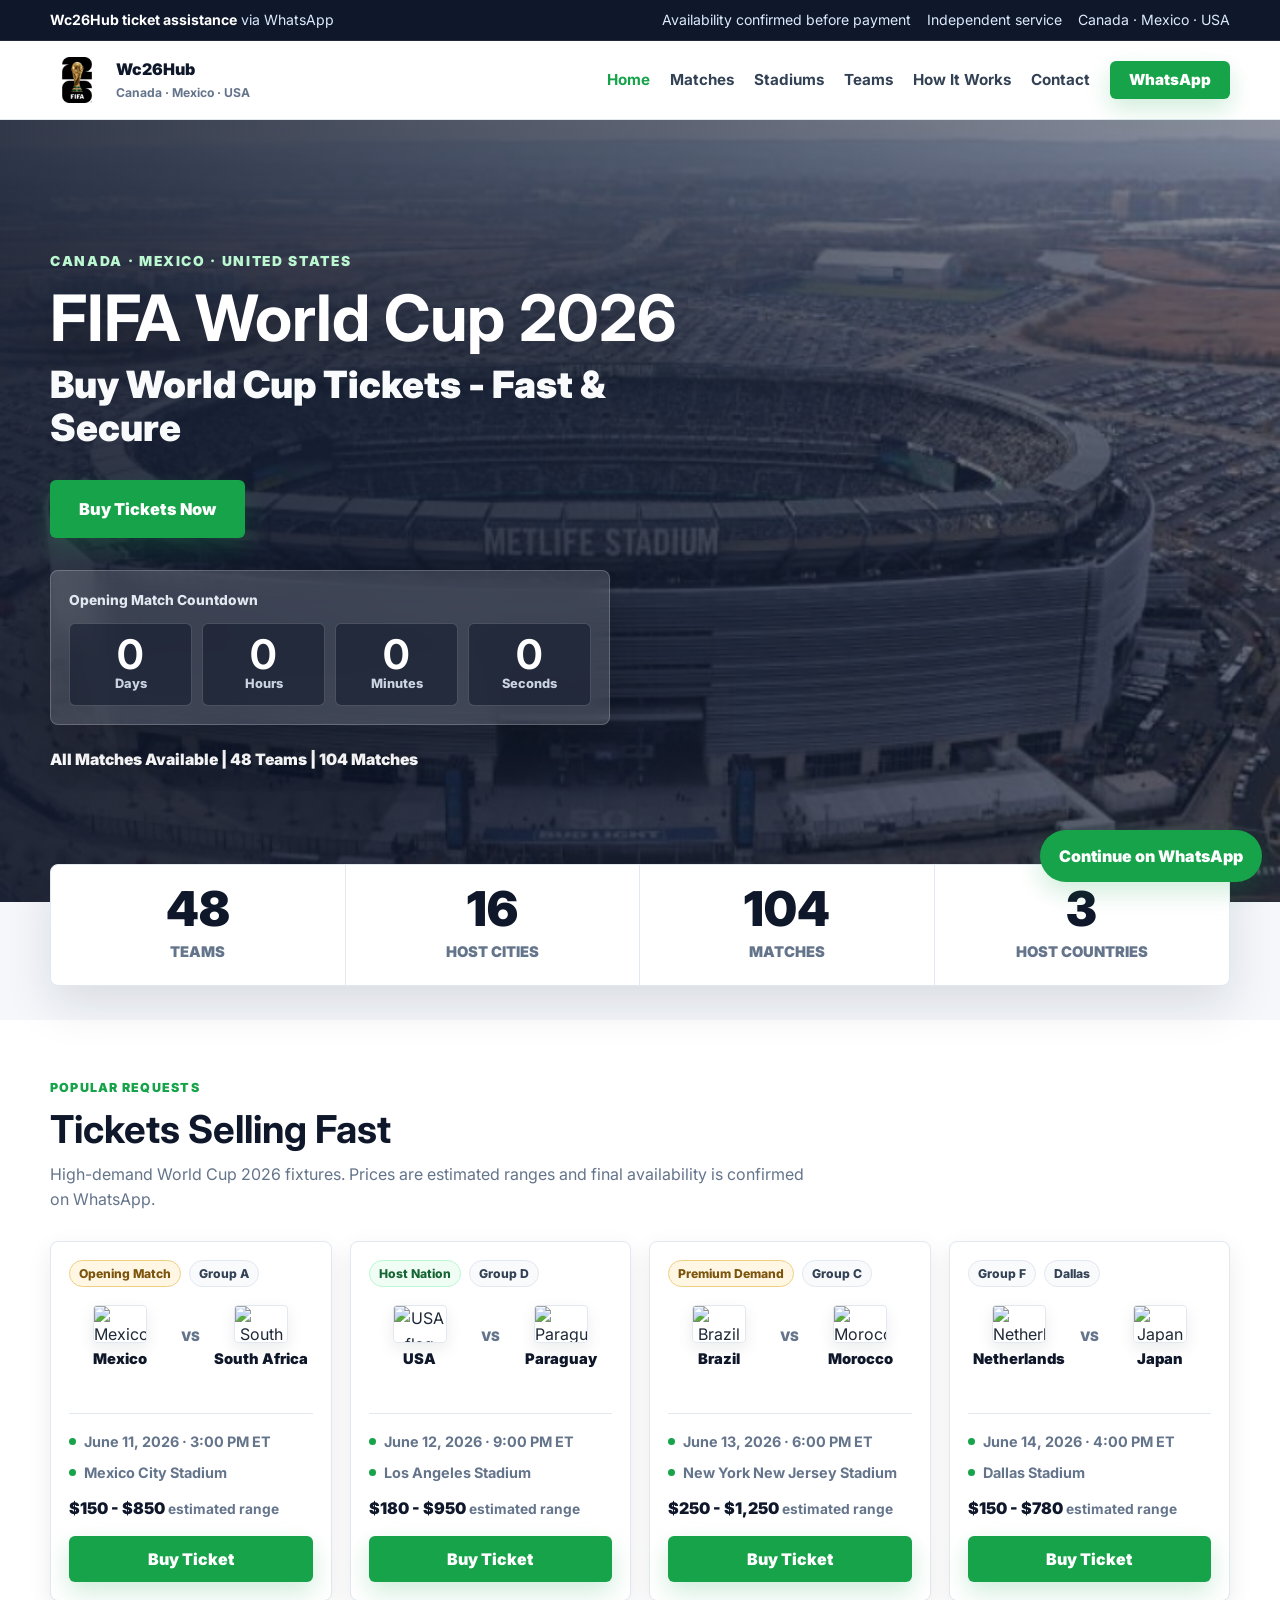
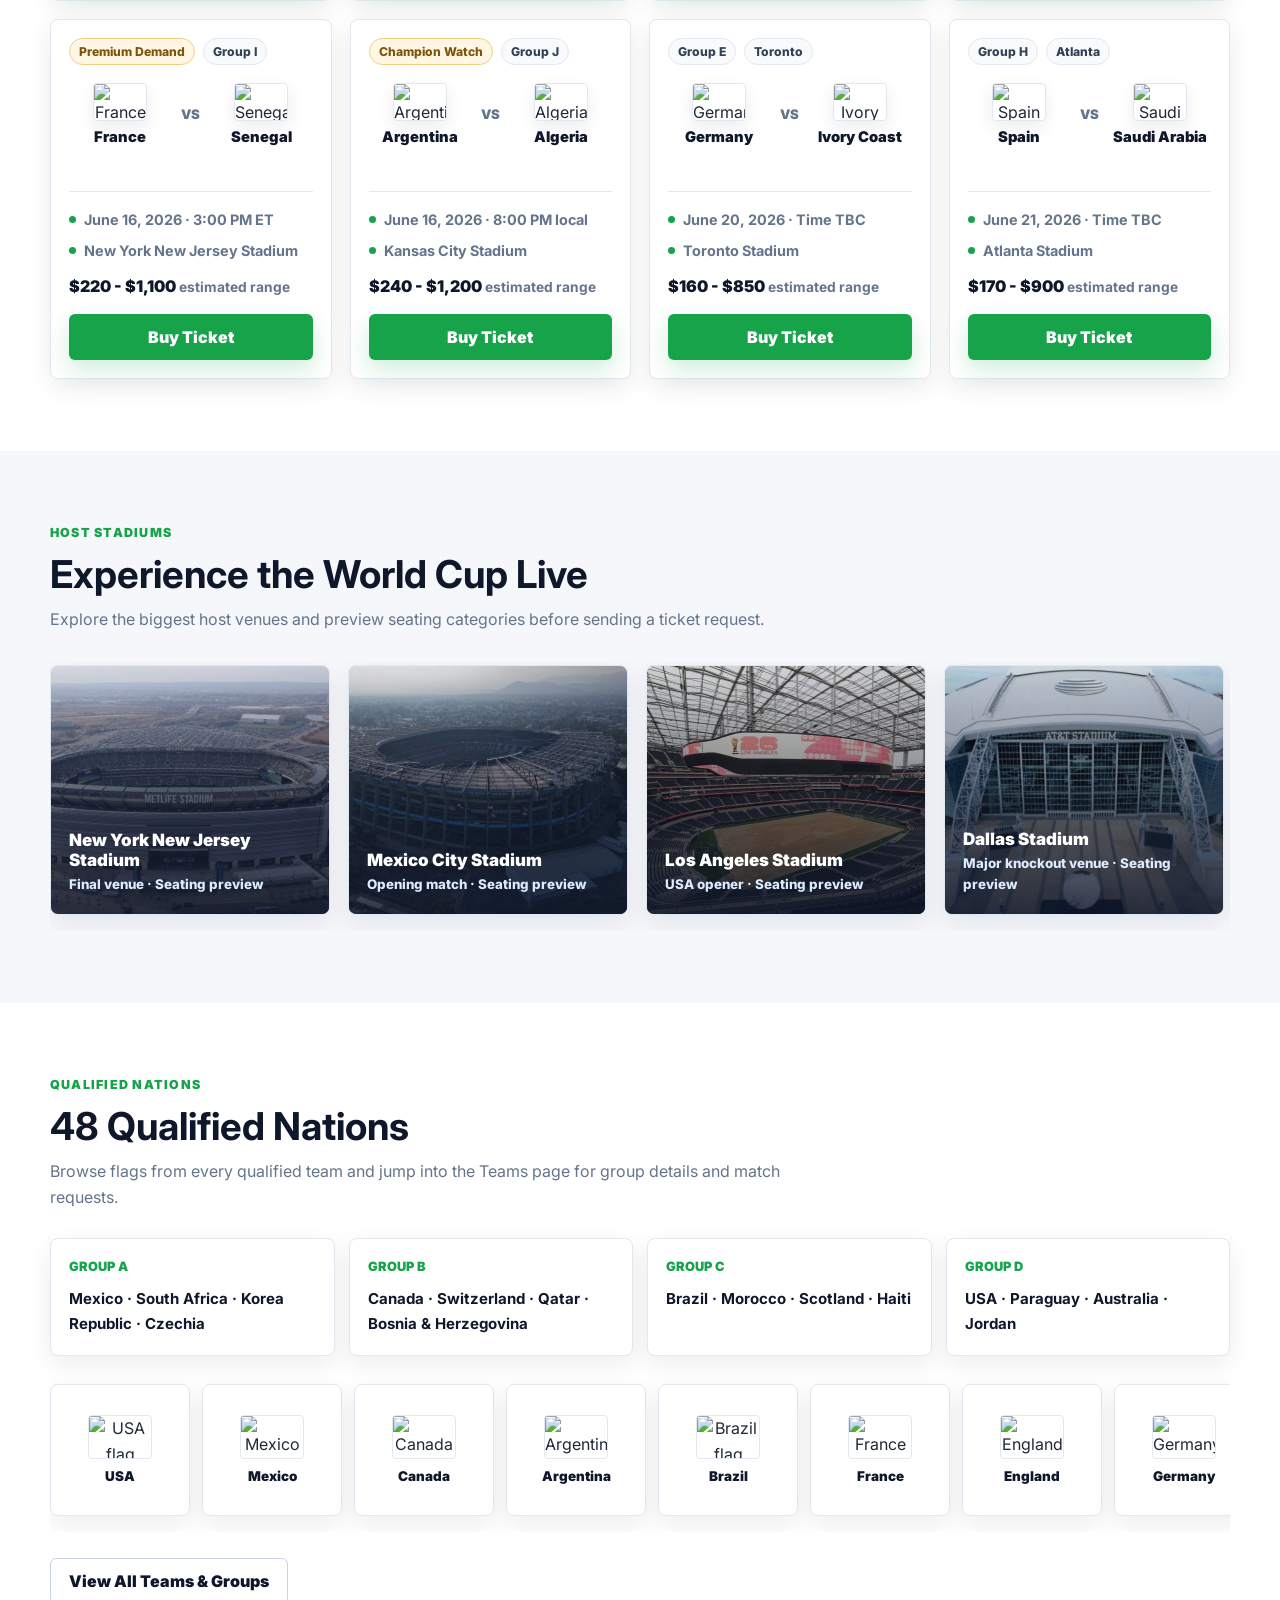
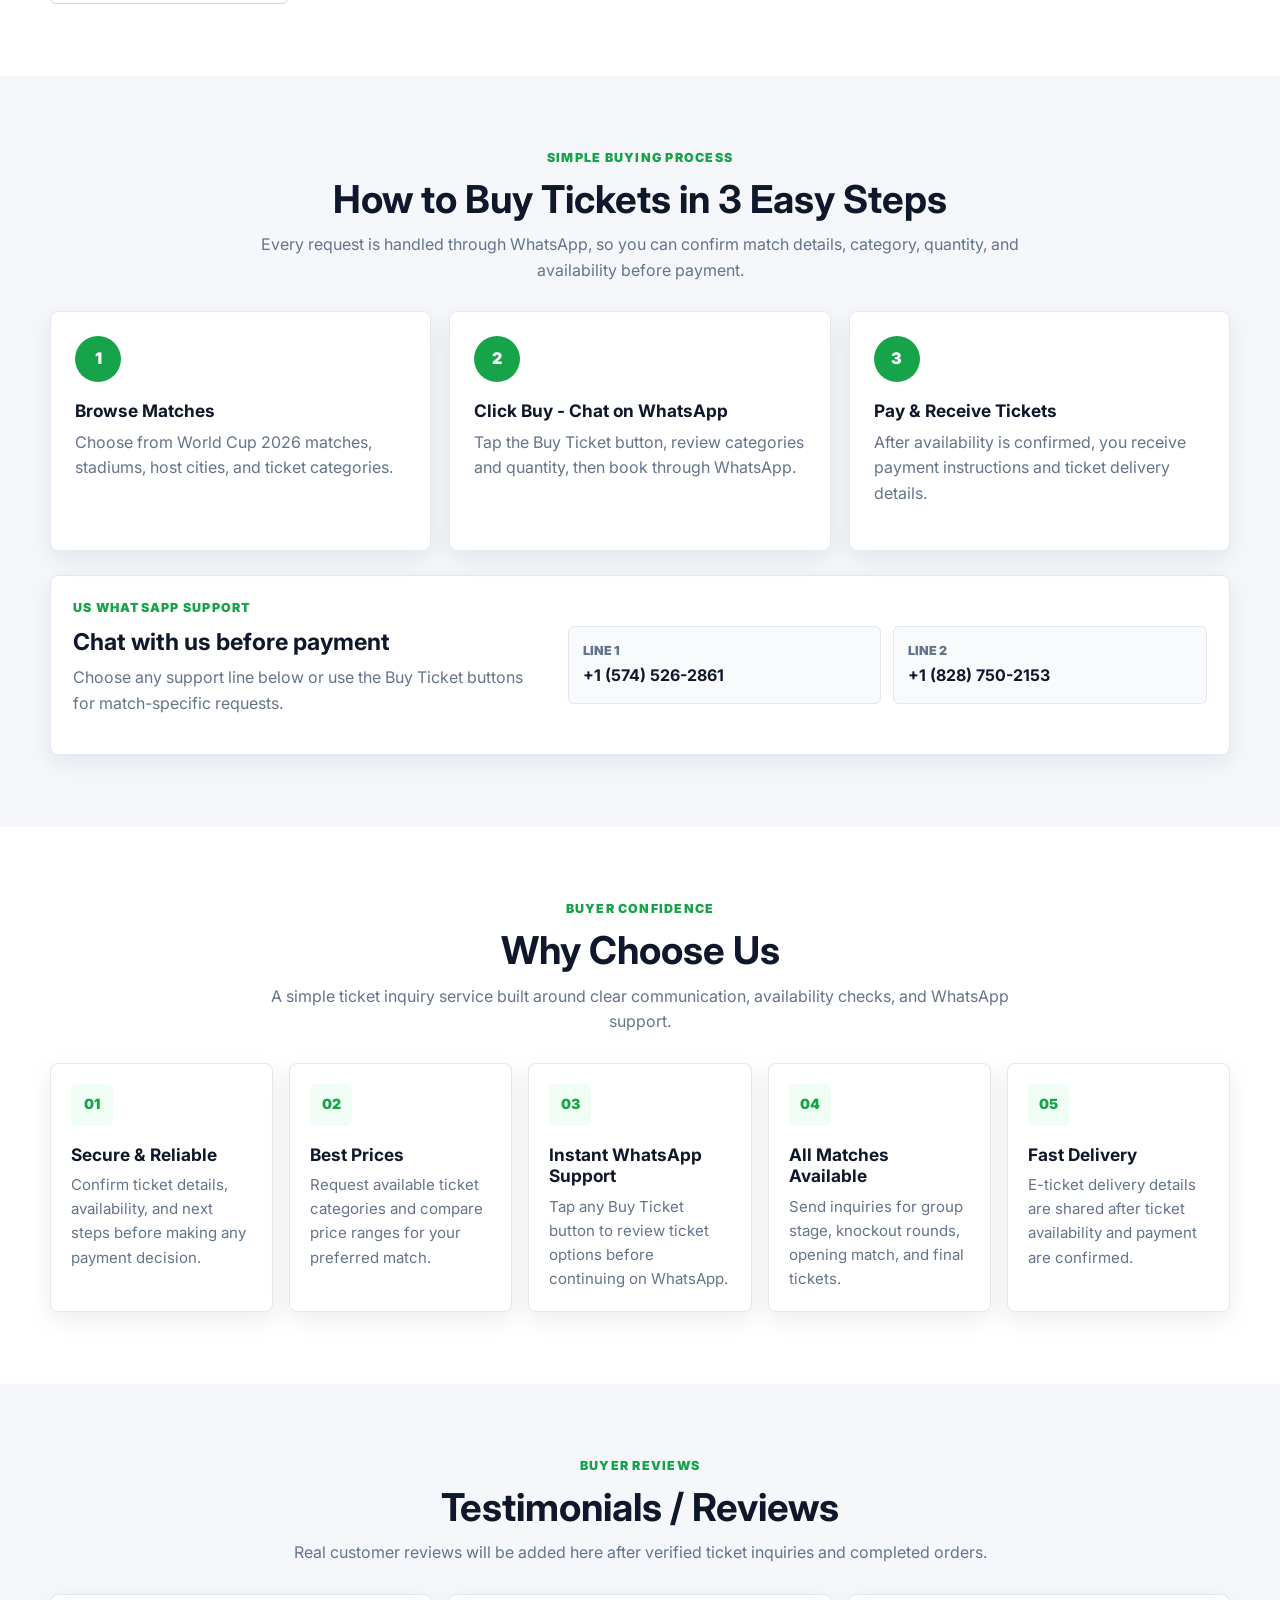
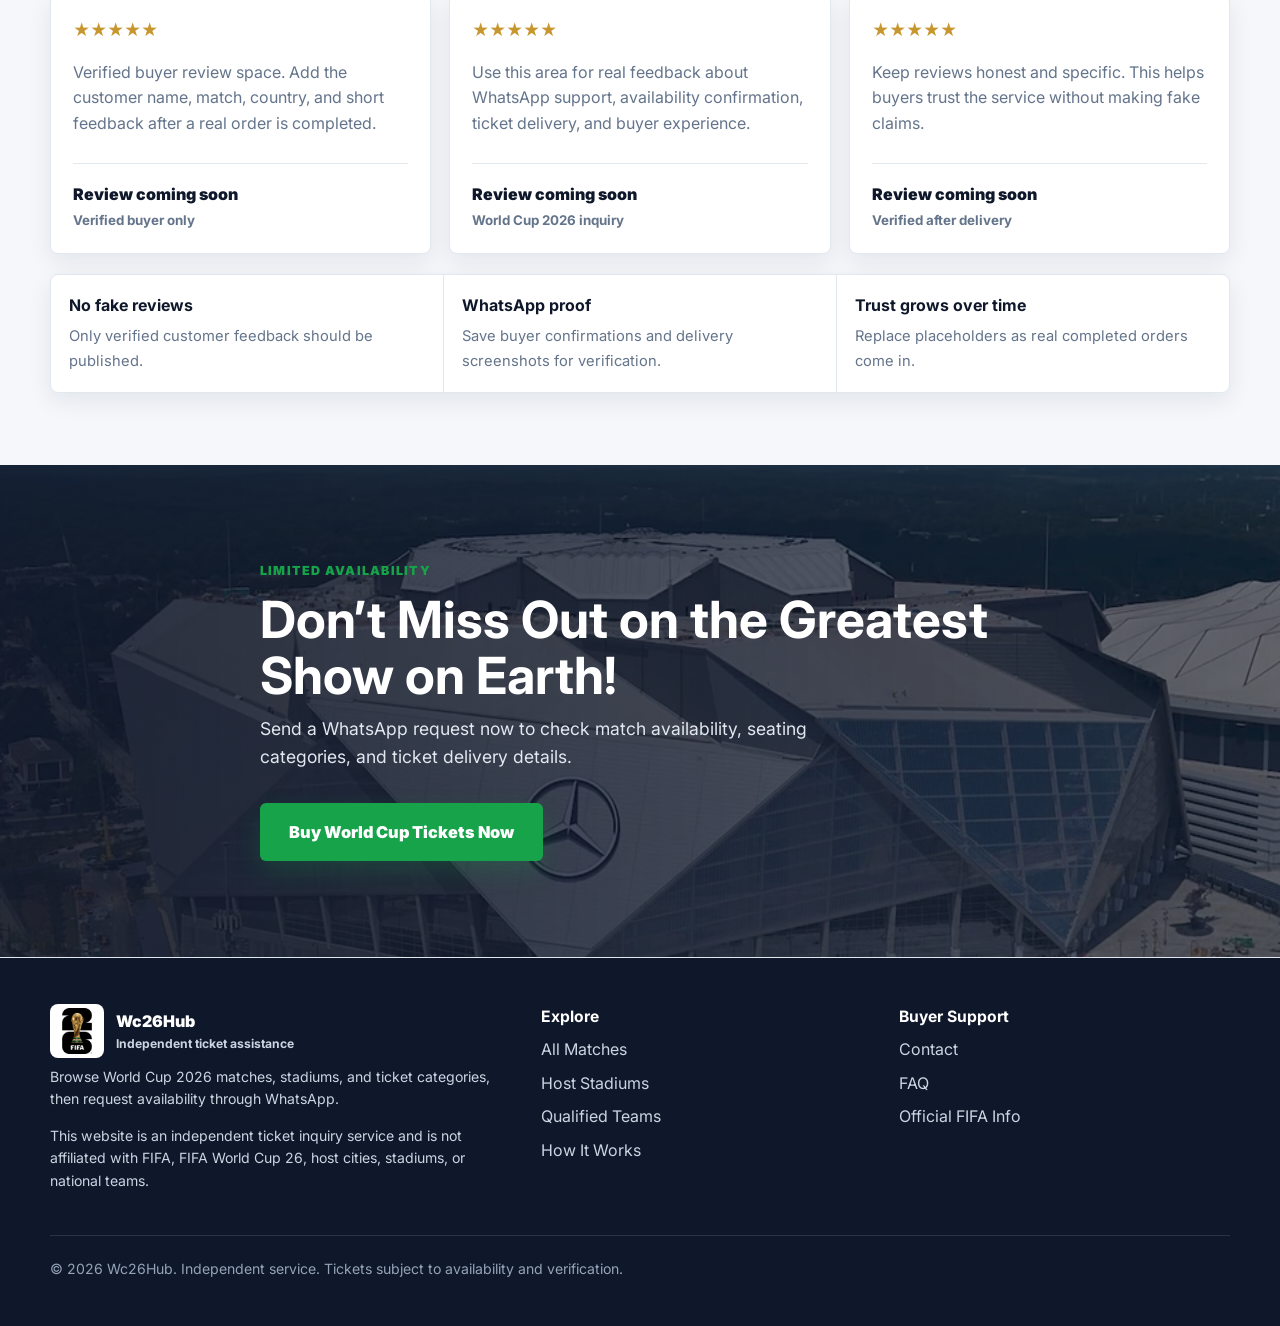
==== commit 022b7cdc: "Update to Project" ====
--- a/index.html
+++ b/index.html
@@ -5,10 +5,10 @@
     <meta name="viewport" content="width=device-width, initial-scale=1.0" />
     <meta
       name="description"
-      content="Independent WcFifa ticket assistance. Browse matches and request ticket availability through WhatsApp before payment."
+      content="Independent Wc26Hub ticket assistance. Browse matches and request ticket availability through WhatsApp before payment."
     />
     <meta name="theme-color" content="#0f172a" />
-    <title>FIFA World Cup 2026 Tickets | WcFifa</title>
+    <title>FIFA World Cup 2026 Tickets | Wc26Hub</title>
     <link rel="icon" type="image/png" href="assets/images/teams/fifa%20world%20cup%20logo.png" />
     <link rel="apple-touch-icon" href="assets/images/teams/fifa%20world%20cup%20logo.png" />
     <link rel="preconnect" href="https://fonts.googleapis.com" />
@@ -25,7 +25,7 @@
 
     <div class="topbar">
       <div class="container topbar-inner">
-        <span><strong>WcFifa ticket assistance</strong> via WhatsApp</span>
+        <span><strong>Wc26Hub ticket assistance</strong> via WhatsApp</span>
         <div class="topbar-links" aria-label="Trust notes">
           <span>Availability confirmed before payment</span>
           <span>Independent service</span>
@@ -36,10 +36,10 @@
 
     <header class="site-header">
       <div class="container nav">
-        <a class="brand" href="index.html" aria-label="WcFifa home">
+        <a class="brand" href="index.html" aria-label="Wc26Hub home">
           <span class="brand-mark"><img src="assets/images/teams/fifa world cup logo.png" alt="" /></span>
           <span>
-            WcFifa
+            Wc26Hub
             <small>Canada · Mexico · USA</small>
           </span>
         </a>
@@ -666,14 +666,6 @@
                 <span>Line 2</span>
                 <strong>+1 (828) 750-2153</strong>
               </a>
-              <a href="https://wa.me/15043964033" data-whatsapp-general>
-                <span>Line 3</span>
-                <strong>+1 (504) 396-4033</strong>
-              </a>
-              <a href="https://wa.me/16068135916" data-whatsapp-general>
-                <span>Line 4</span>
-                <strong>+1 (606) 813-5916</strong>
-              </a>
             </div>
           </div>
         </div>
@@ -807,10 +799,10 @@
     <footer class="footer">
       <div class="container footer-grid">
         <div>
-          <a class="brand" href="index.html" aria-label="WcFifa home">
+          <a class="brand" href="index.html" aria-label="Wc26Hub home">
             <span class="brand-mark"><img src="assets/images/teams/fifa world cup logo.png" alt="" /></span>
             <span>
-              WcFifa
+              Wc26Hub
               <small>Independent ticket assistance</small>
             </span>
           </a>
@@ -846,7 +838,7 @@
       </div>
 
       <div class="container footer-bottom">
-        <span>&copy; <span data-current-year></span> WcFifa. Independent service. Tickets subject to availability and verification.</span>
+        <span>&copy; <span data-current-year></span> Wc26Hub. Independent service. Tickets subject to availability and verification.</span>
       </div>
     </footer>
 
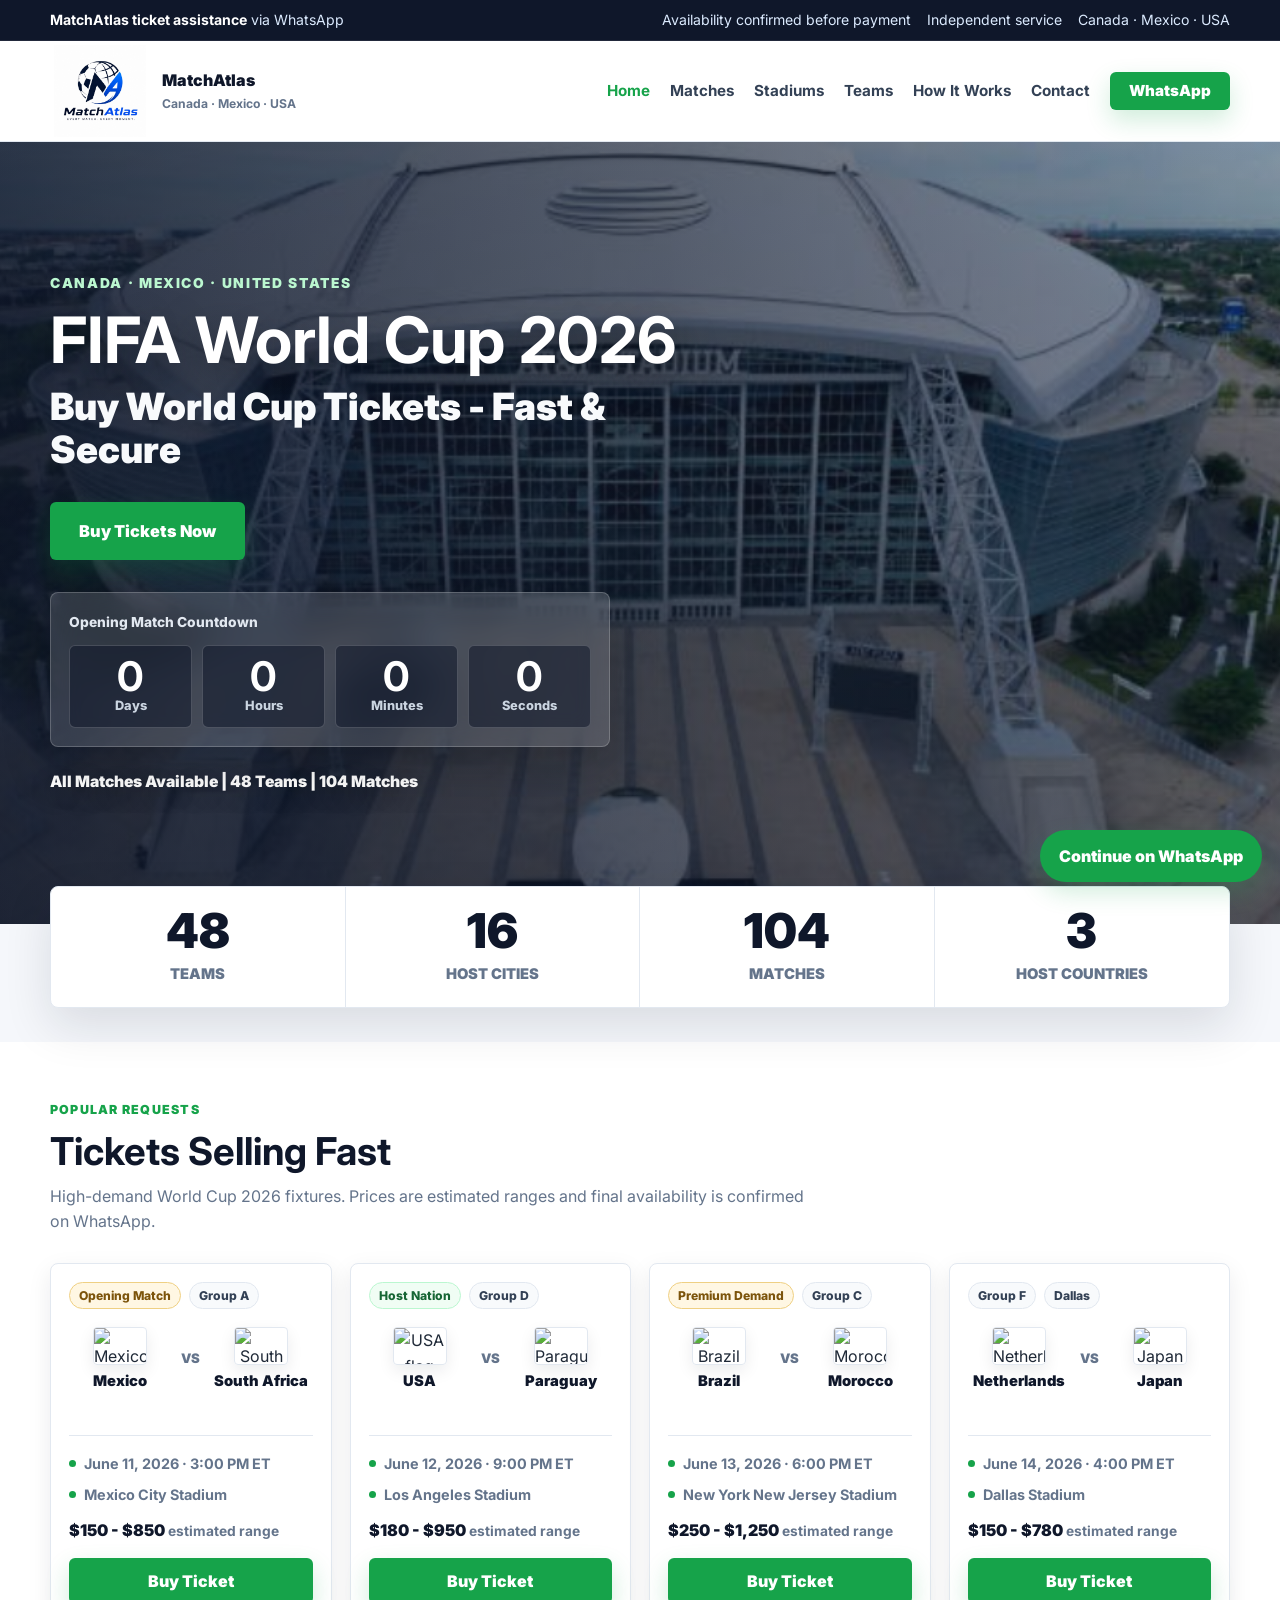
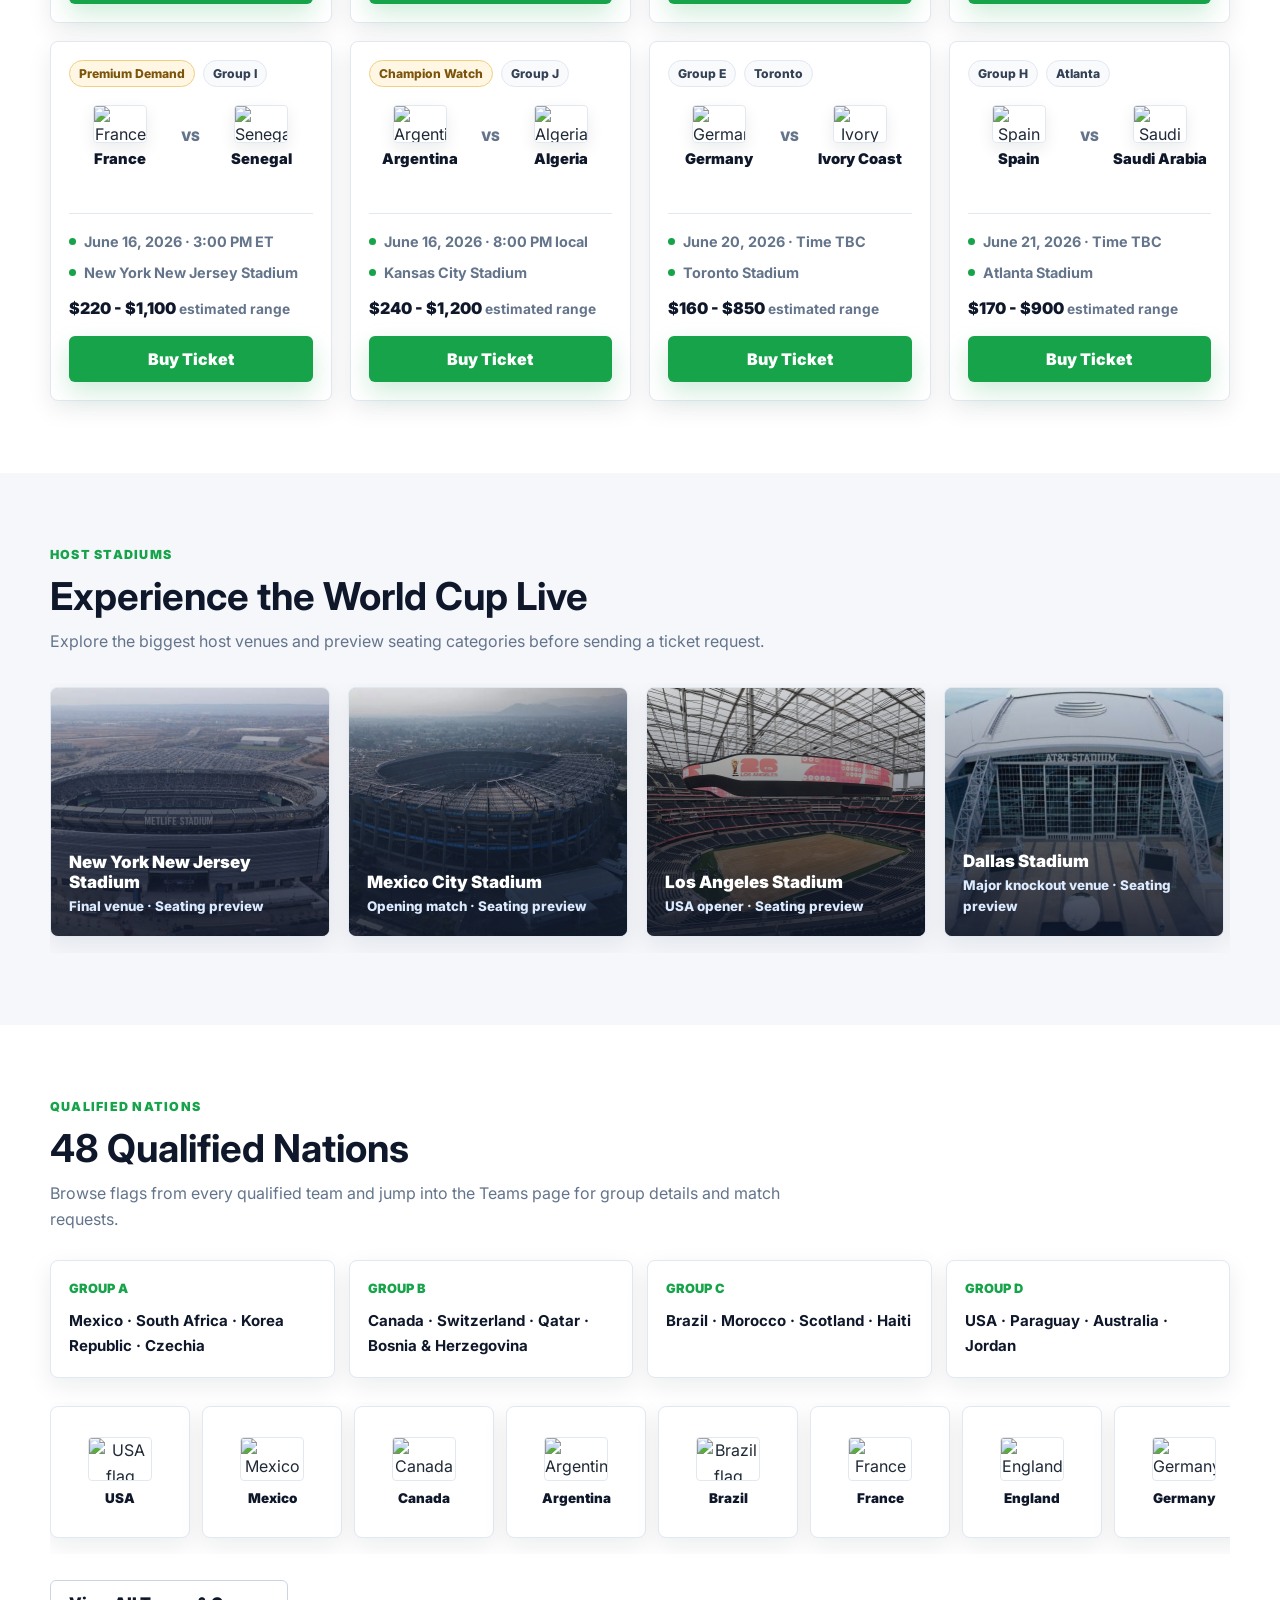
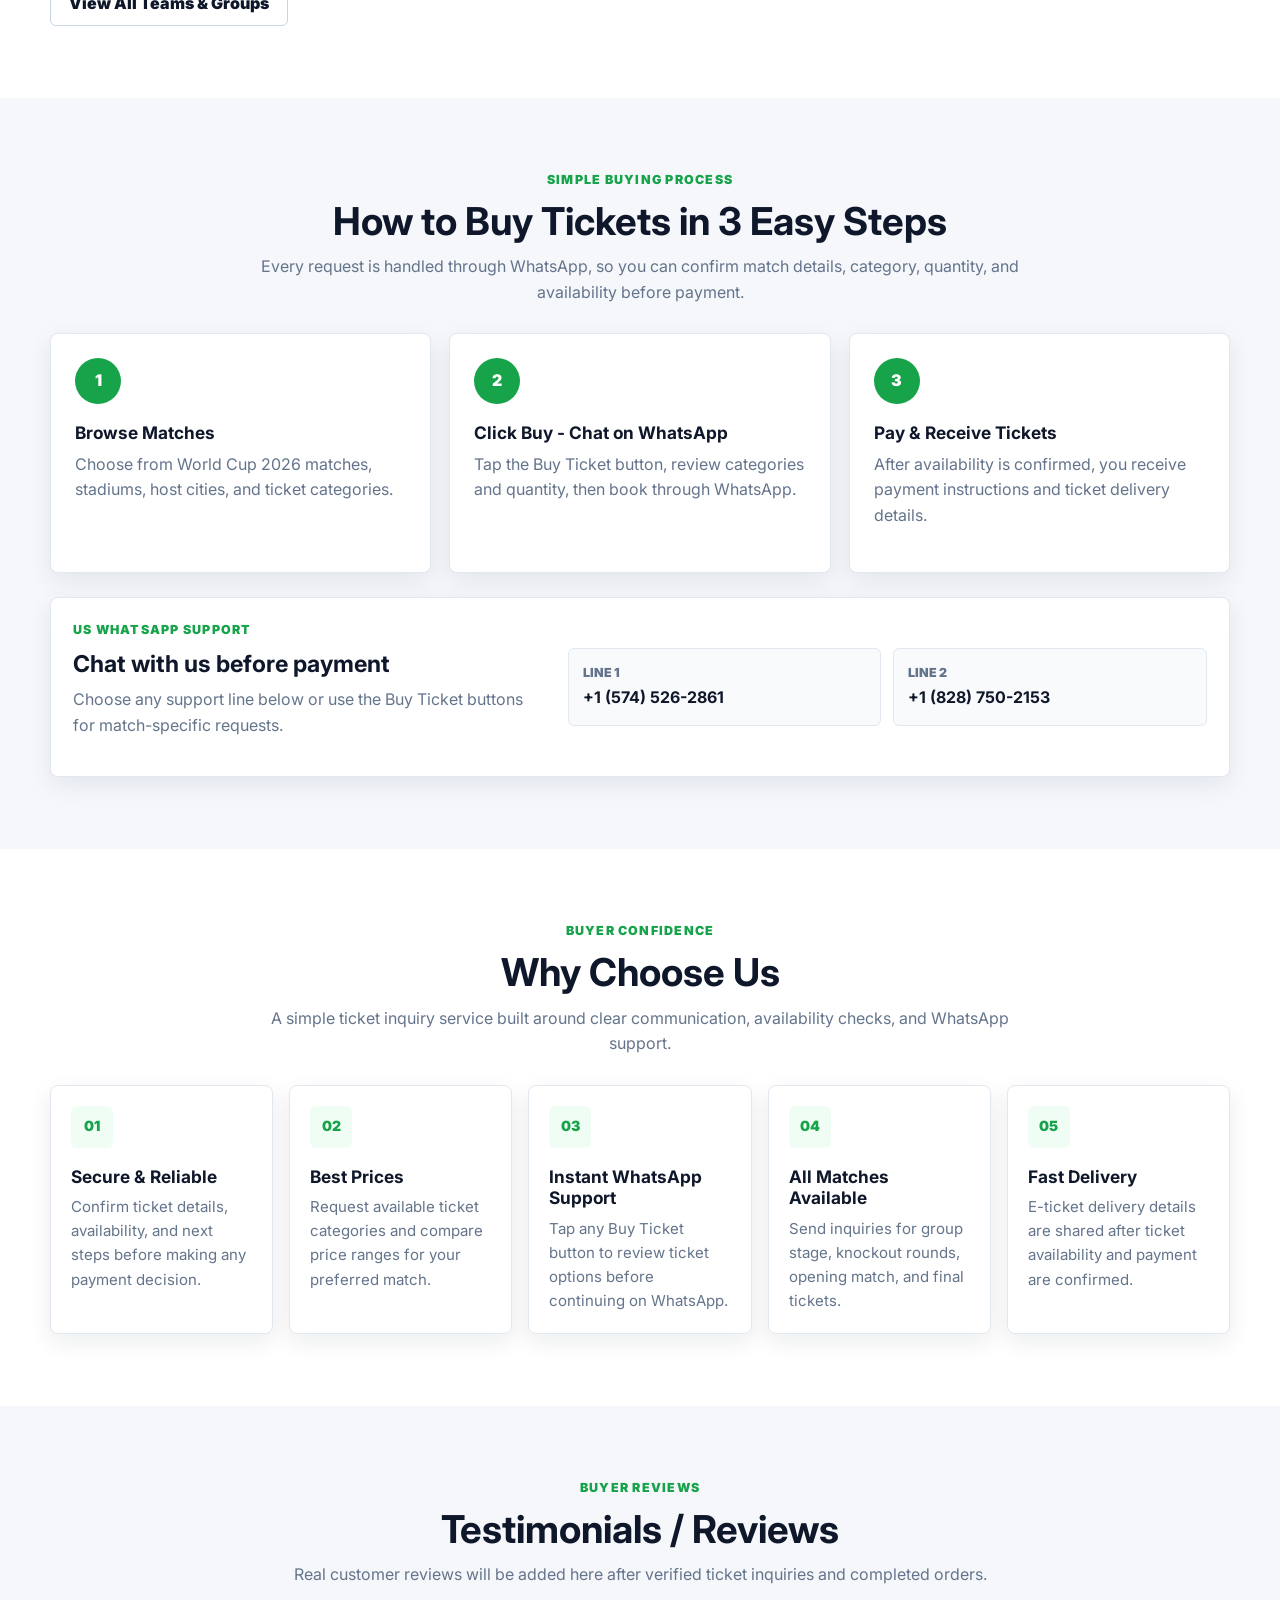
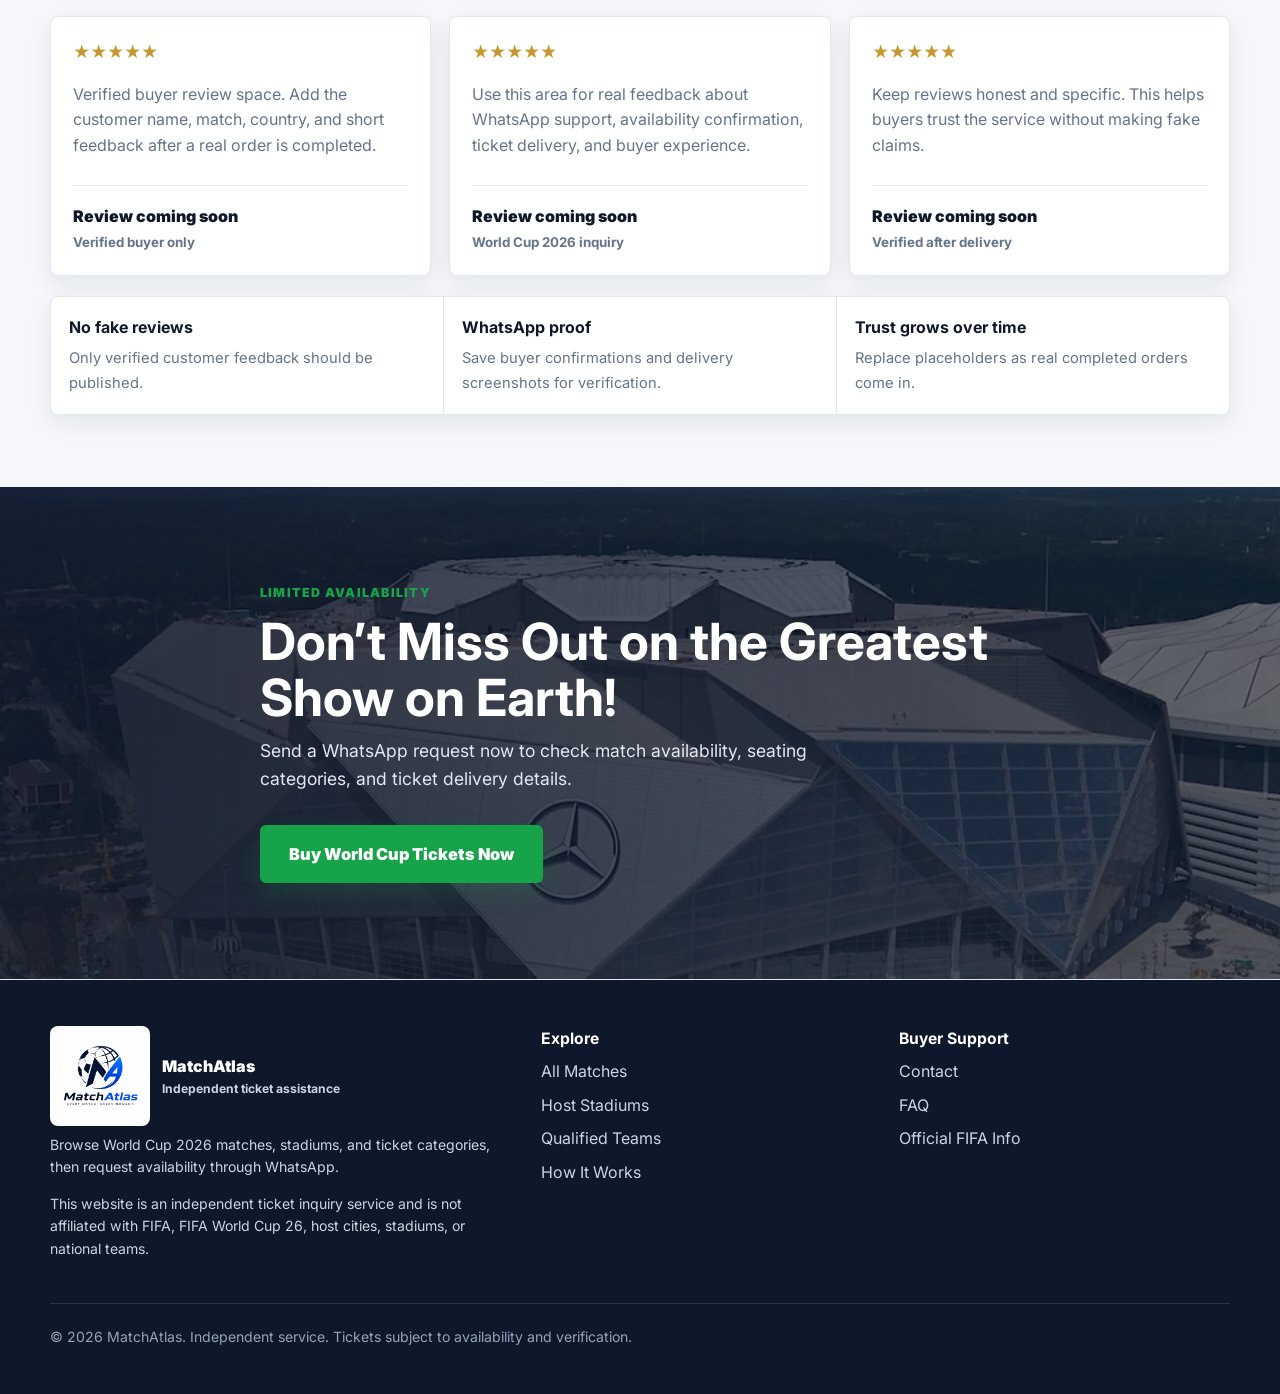
==== commit 218e58a9: "initial commit" ====
--- a/index.html
+++ b/index.html
@@ -5,12 +5,12 @@
     <meta name="viewport" content="width=device-width, initial-scale=1.0" />
     <meta
       name="description"
-      content="Independent Wc26Hub ticket assistance. Browse matches and request ticket availability through WhatsApp before payment."
+      content="Independent MatchAtlas ticket assistance. Browse matches and request ticket availability through WhatsApp before payment."
     />
     <meta name="theme-color" content="#0f172a" />
-    <title>FIFA World Cup 2026 Tickets | Wc26Hub</title>
-    <link rel="icon" type="image/png" href="assets/images/teams/fifa%20world%20cup%20logo.png" />
-    <link rel="apple-touch-icon" href="assets/images/teams/fifa%20world%20cup%20logo.png" />
+    <title>FIFA World Cup 2026 Tickets | MatchAtlas</title>
+    <link rel="icon" type="image/png" href="assets/images/teams/MatchAtlas.jpg" />
+    <link rel="apple-touch-icon" href="assets/images/teams/MatchAtlas.jpg" />
     <link rel="preconnect" href="https://fonts.googleapis.com" />
     <link rel="preconnect" href="https://fonts.gstatic.com" crossorigin />
     <link
@@ -25,7 +25,7 @@
 
     <div class="topbar">
       <div class="container topbar-inner">
-        <span><strong>Wc26Hub ticket assistance</strong> via WhatsApp</span>
+        <span><strong>MatchAtlas ticket assistance</strong> via WhatsApp</span>
         <div class="topbar-links" aria-label="Trust notes">
           <span>Availability confirmed before payment</span>
           <span>Independent service</span>
@@ -36,10 +36,10 @@
 
     <header class="site-header">
       <div class="container nav">
-        <a class="brand" href="index.html" aria-label="Wc26Hub home">
-          <span class="brand-mark"><img src="assets/images/teams/fifa world cup logo.png" alt="" /></span>
+        <a class="brand" href="index.html" aria-label="MatchAtlas home">
+          <span class="brand-mark"><img src="assets/images/teams/MatchAtlas.jpg" alt="" /></span>
           <span>
-            Wc26Hub
+            MatchAtlas
             <small>Canada · Mexico · USA</small>
           </span>
         </a>
@@ -799,10 +799,10 @@
     <footer class="footer">
       <div class="container footer-grid">
         <div>
-          <a class="brand" href="index.html" aria-label="Wc26Hub home">
-            <span class="brand-mark"><img src="assets/images/teams/fifa world cup logo.png" alt="" /></span>
+          <a class="brand" href="index.html" aria-label="MatchAtlas home">
+            <span class="brand-mark"><img src="assets/images/teams/MatchAtlas.jpg" alt="" /></span>
             <span>
-              Wc26Hub
+              MatchAtlas
               <small>Independent ticket assistance</small>
             </span>
           </a>
@@ -838,7 +838,7 @@
       </div>
 
       <div class="container footer-bottom">
-        <span>&copy; <span data-current-year></span> Wc26Hub. Independent service. Tickets subject to availability and verification.</span>
+        <span>&copy; <span data-current-year></span> MatchAtlas. Independent service. Tickets subject to availability and verification.</span>
       </div>
     </footer>
 
--- a/assets/css/style.css
+++ b/assets/css/style.css
@@ -234,8 +234,8 @@
 }
 
 .brand-mark {
-  width: 54px;
-  height: 54px;
+  width: 100px;
+  height: 100px;
   display: grid;
   flex: 0 0 auto;
   place-items: center;
@@ -746,7 +746,7 @@
   padding: 86px 0;
   background:
     linear-gradient(90deg, rgba(15, 23, 42, 0.84) 0%, rgba(15, 23, 42, 0.62) 52%, rgba(15, 23, 42, 0.34) 100%),
-    url("../images/stadiums/metlife.png") center / cover no-repeat,
+    url("../images/stadiums/AT&T Stadium, Dallas.png") center / cover no-repeat,
     #0f172a;
   color: #ffffff;
 }
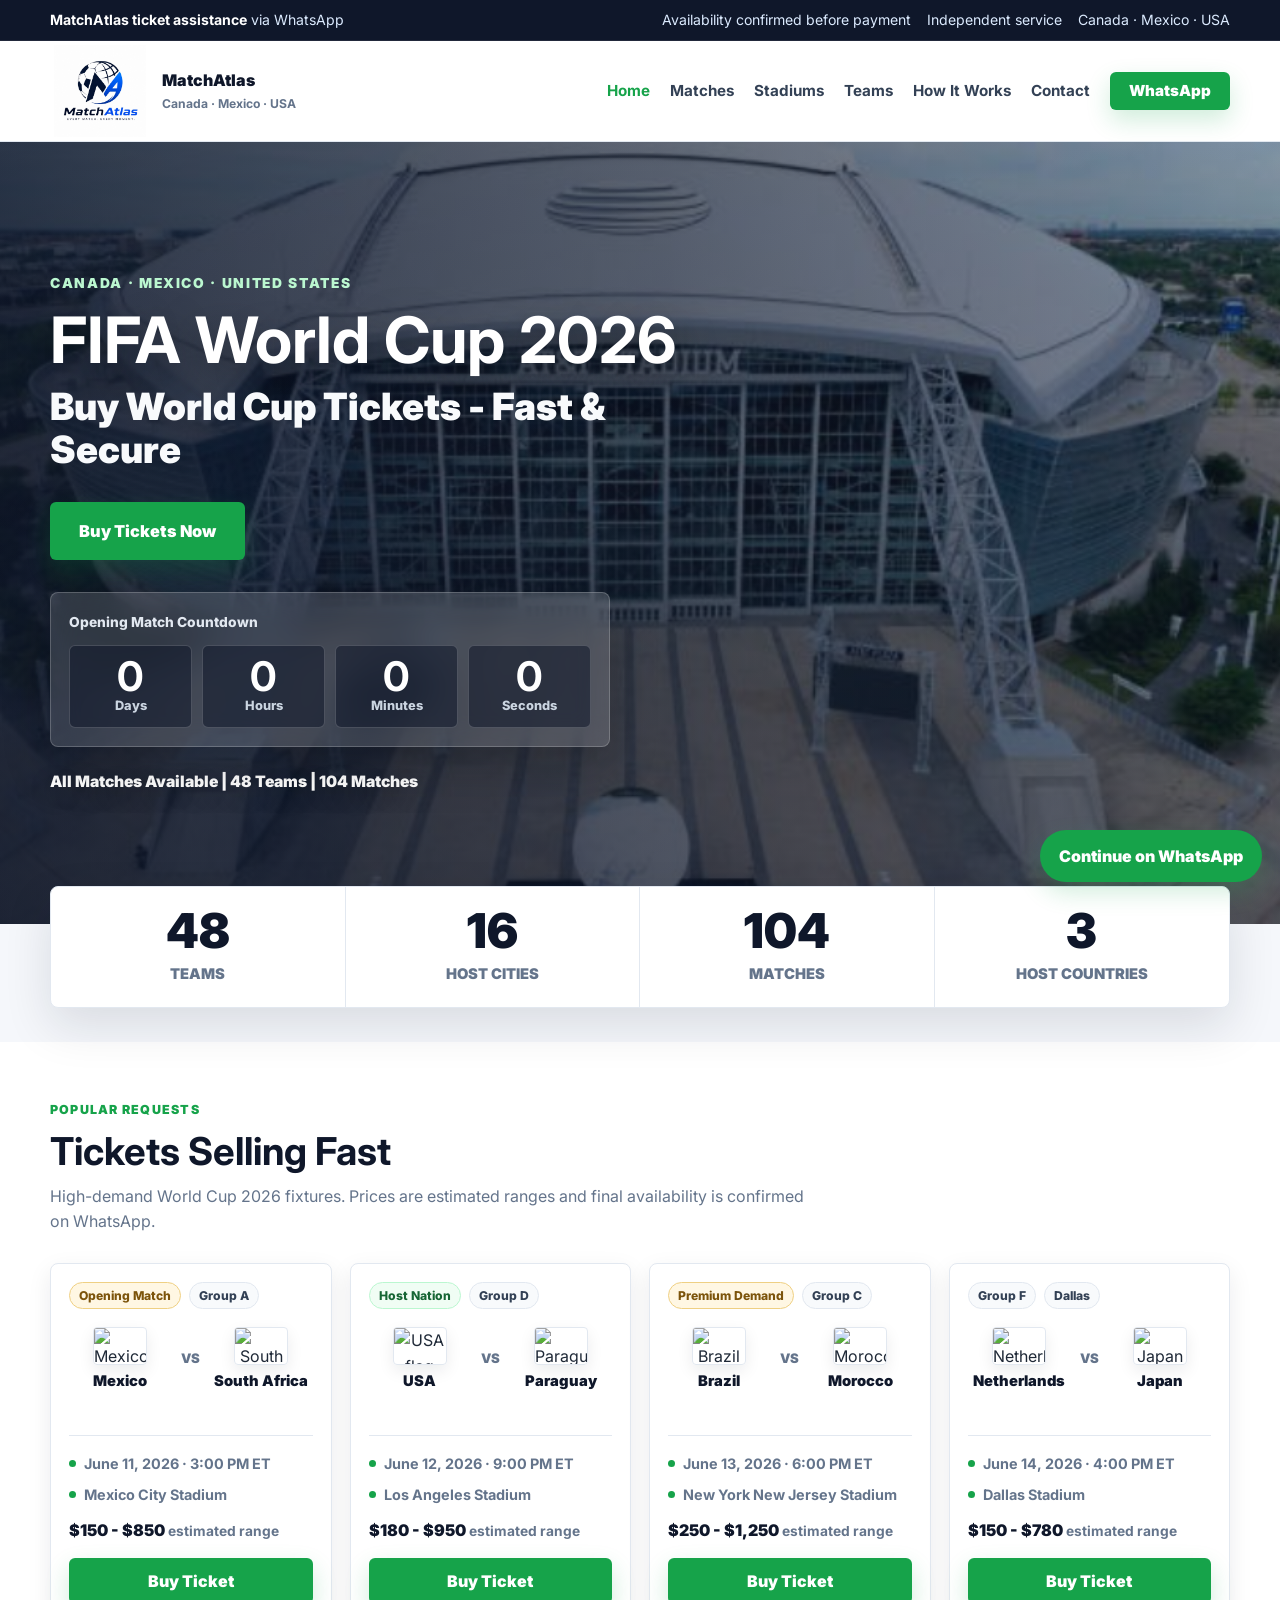
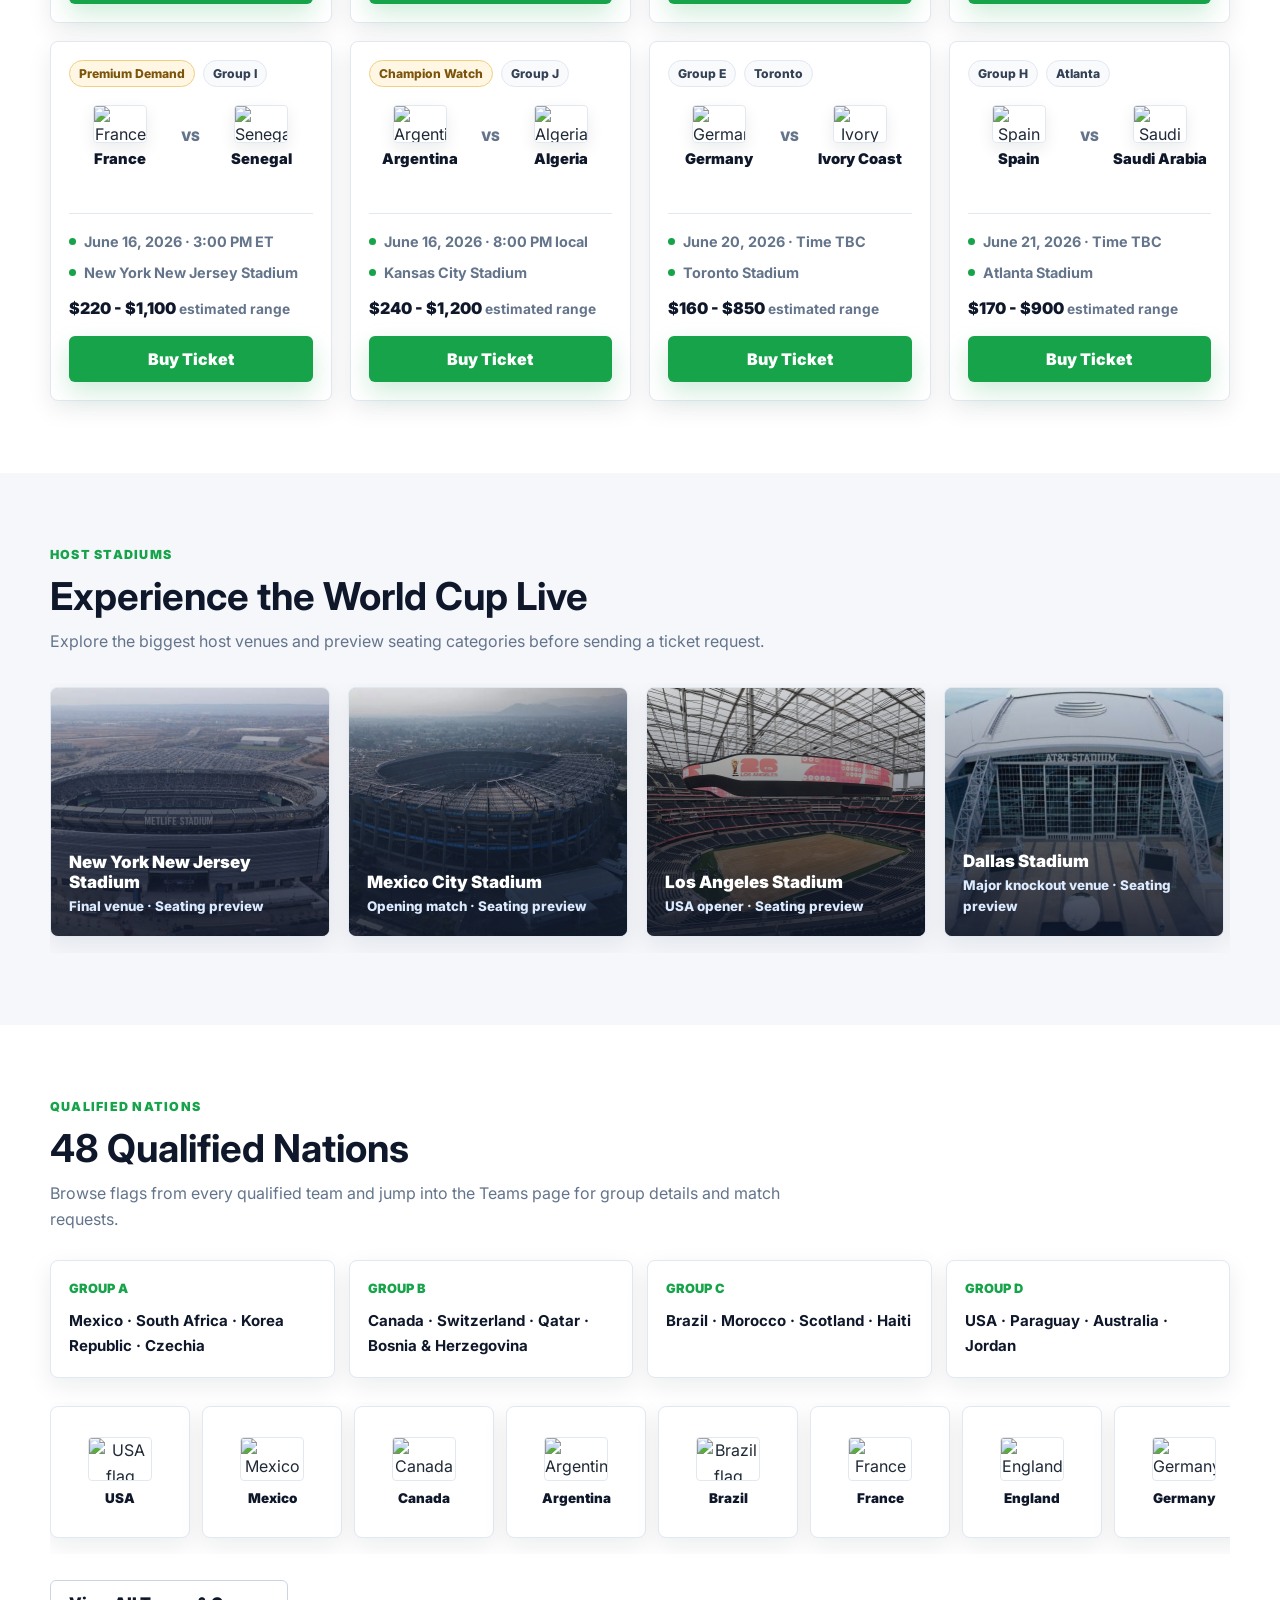
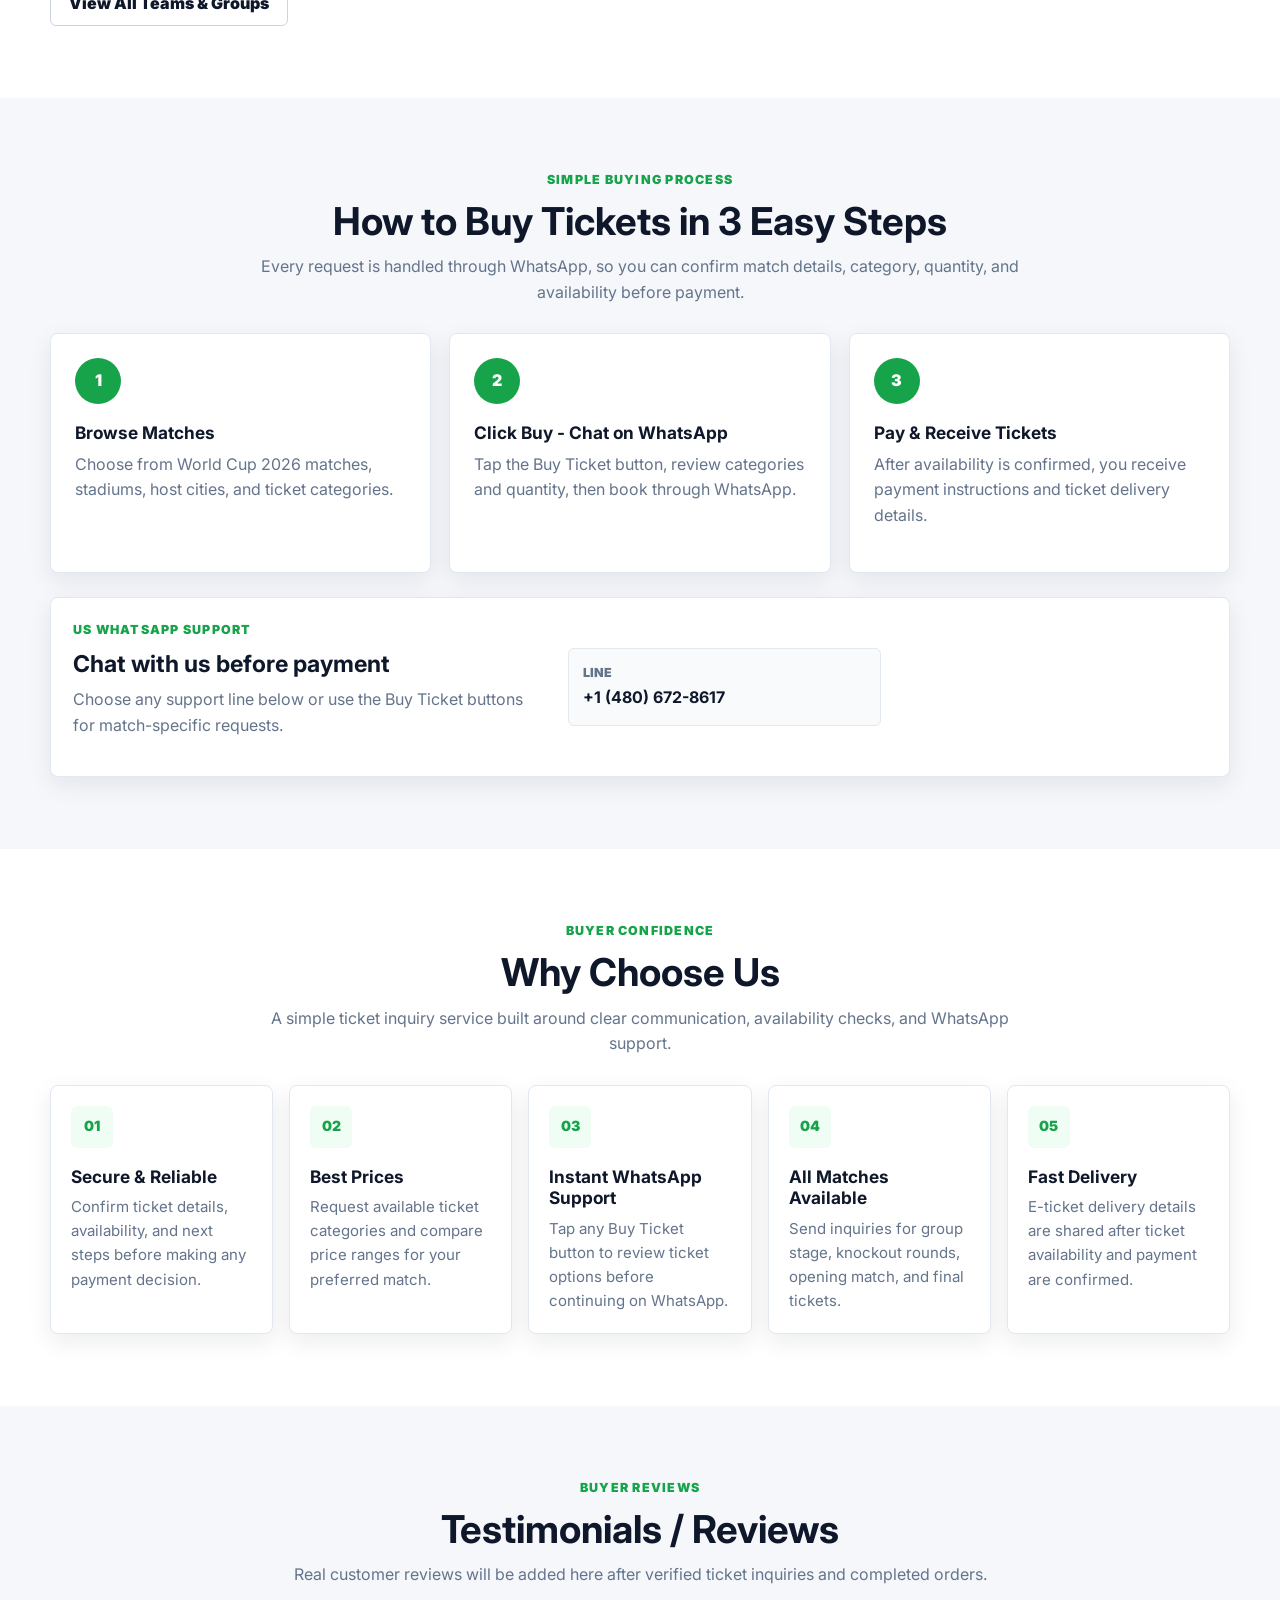
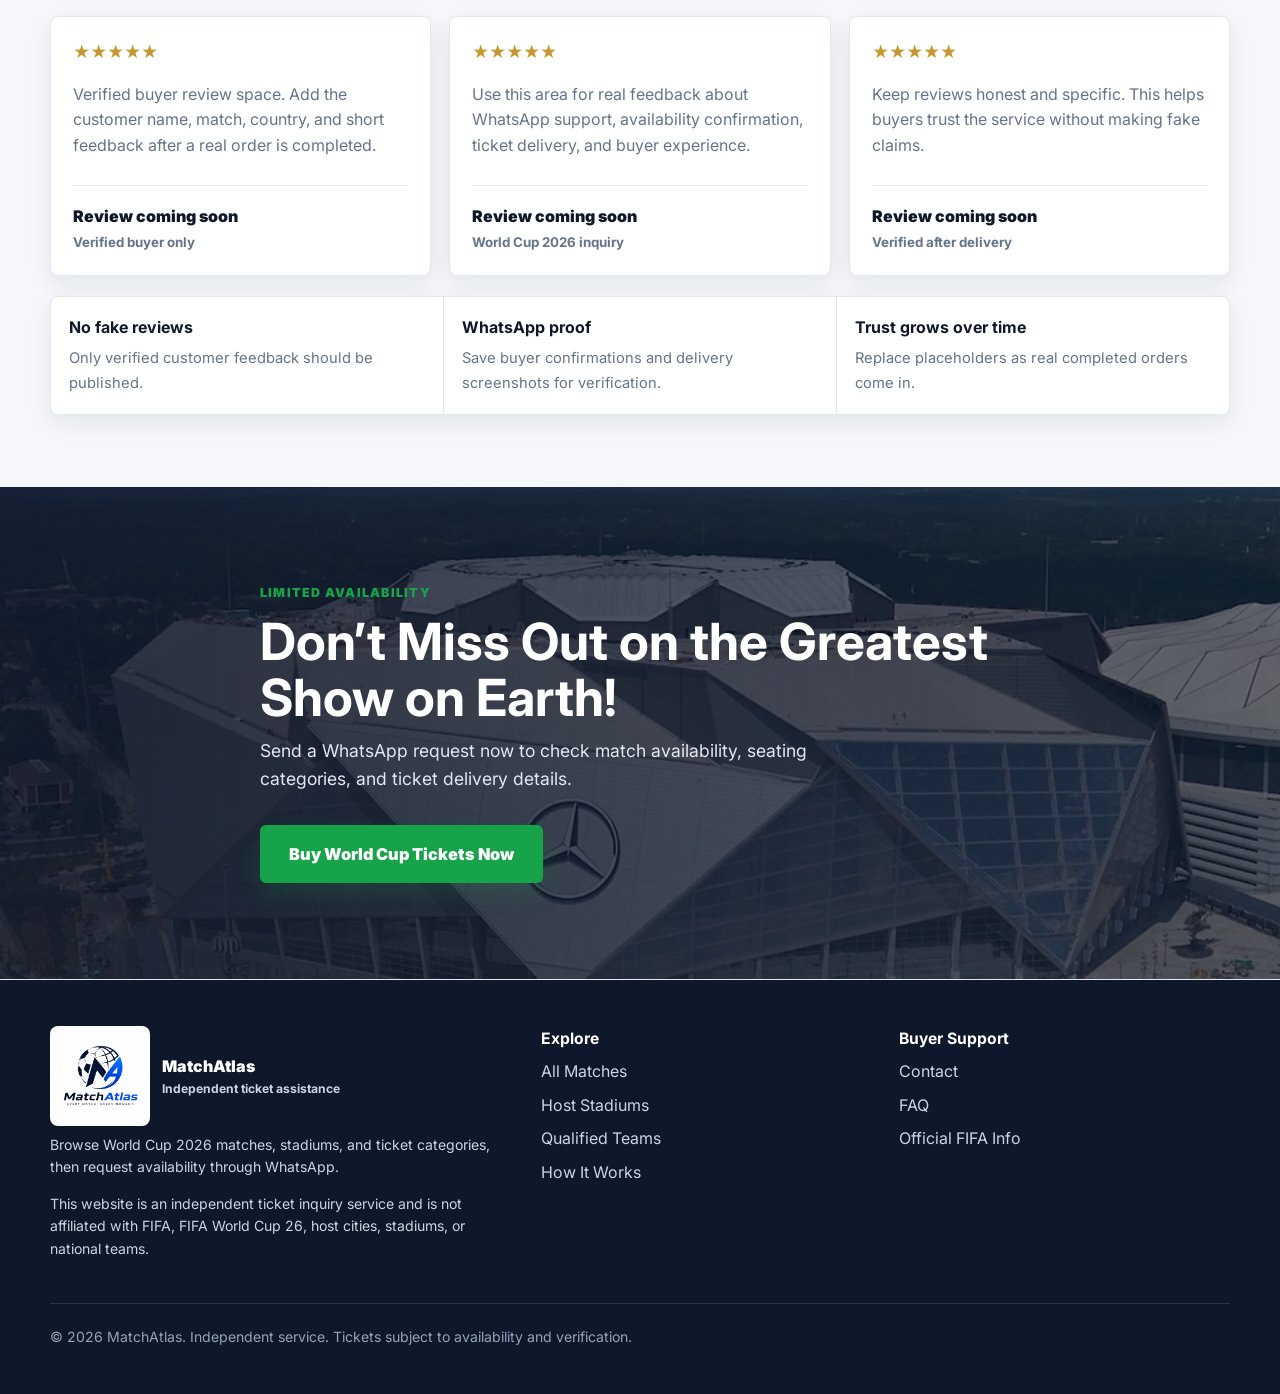
==== commit 824381ff: "Number change" ====
--- a/index.html
+++ b/index.html
@@ -658,13 +658,9 @@
             </div>
 
             <div class="support-number-grid" aria-label="US WhatsApp numbers">
-              <a href="https://wa.me/15745262861" data-whatsapp-general>
-                <span>Line 1</span>
-                <strong>+1 (574) 526-2861</strong>
-              </a>
-              <a href="https://wa.me/18287502153" data-whatsapp-general>
-                <span>Line 2</span>
-                <strong>+1 (828) 750-2153</strong>
+              <a href="https://wa.me/14806728617" data-whatsapp-general>
+                <span>Line </span>
+                <strong>+1 (480) 672-8617</strong>
               </a>
             </div>
           </div>
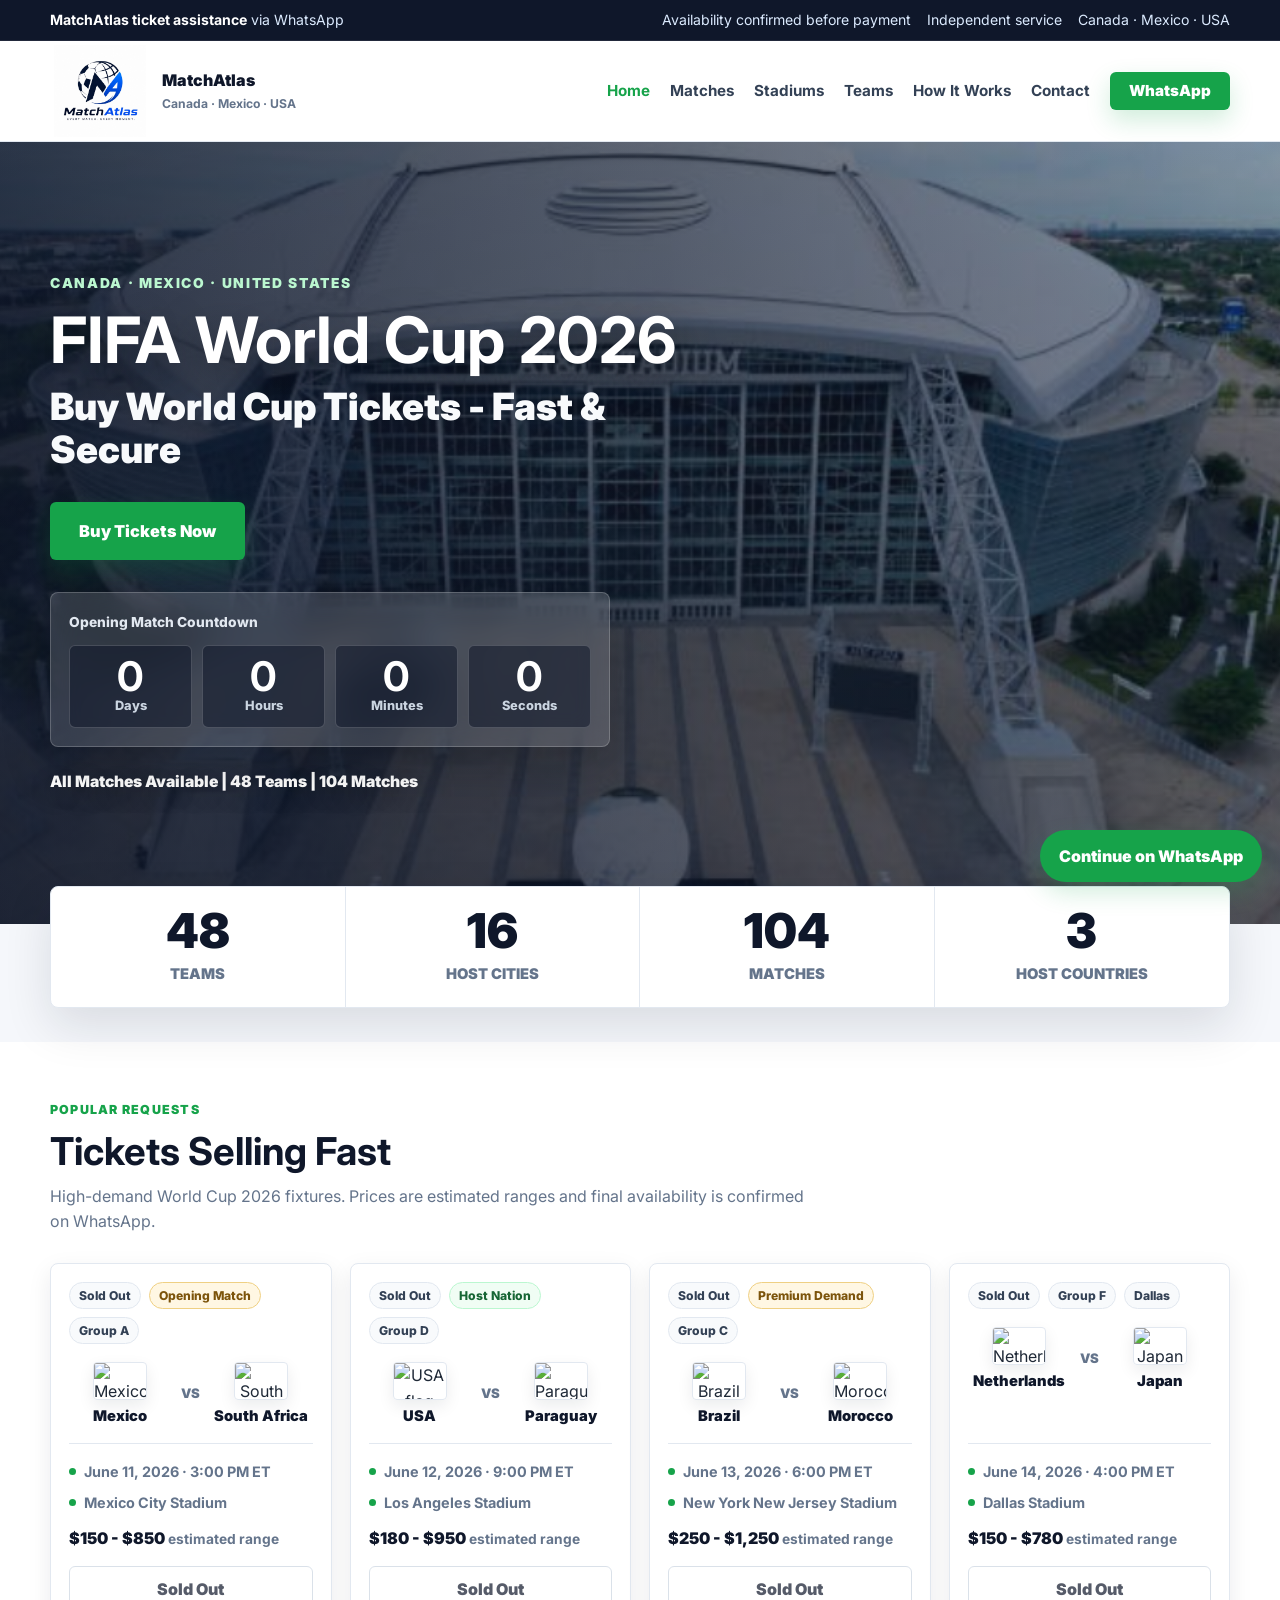
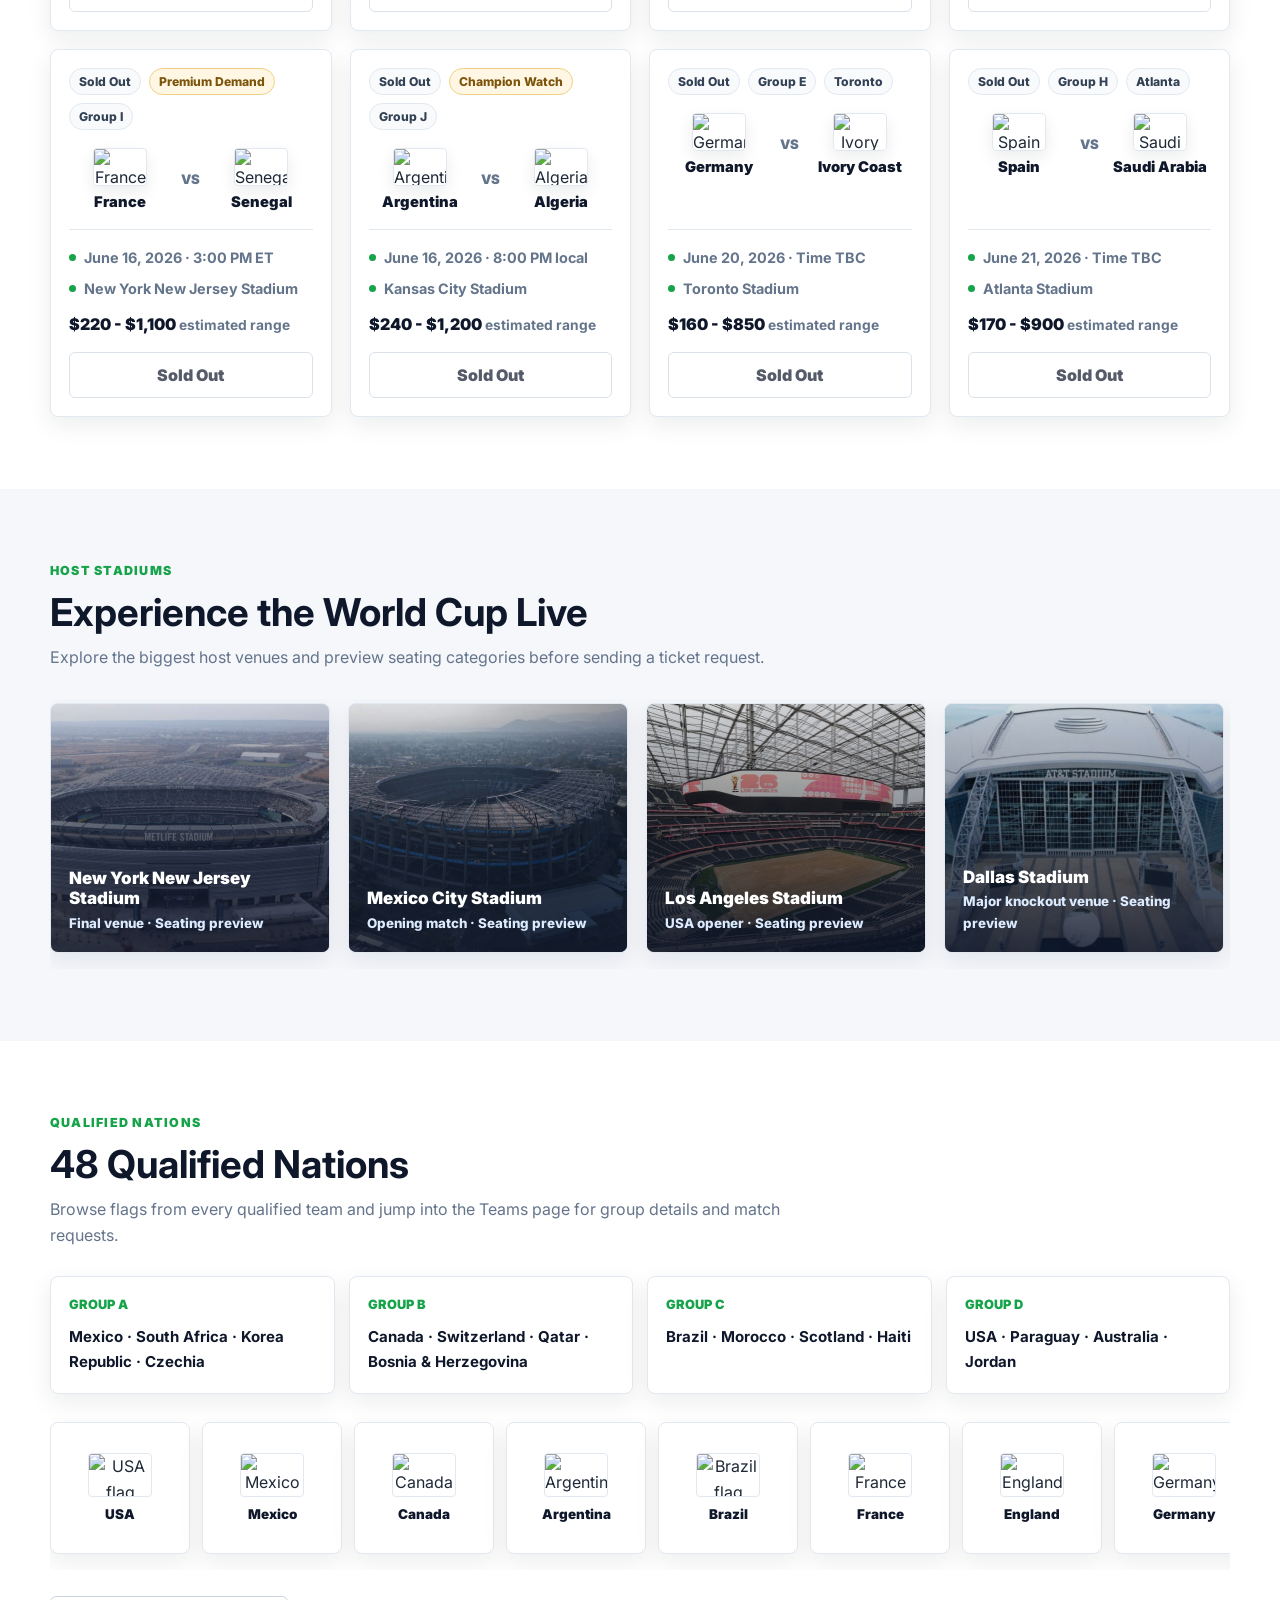
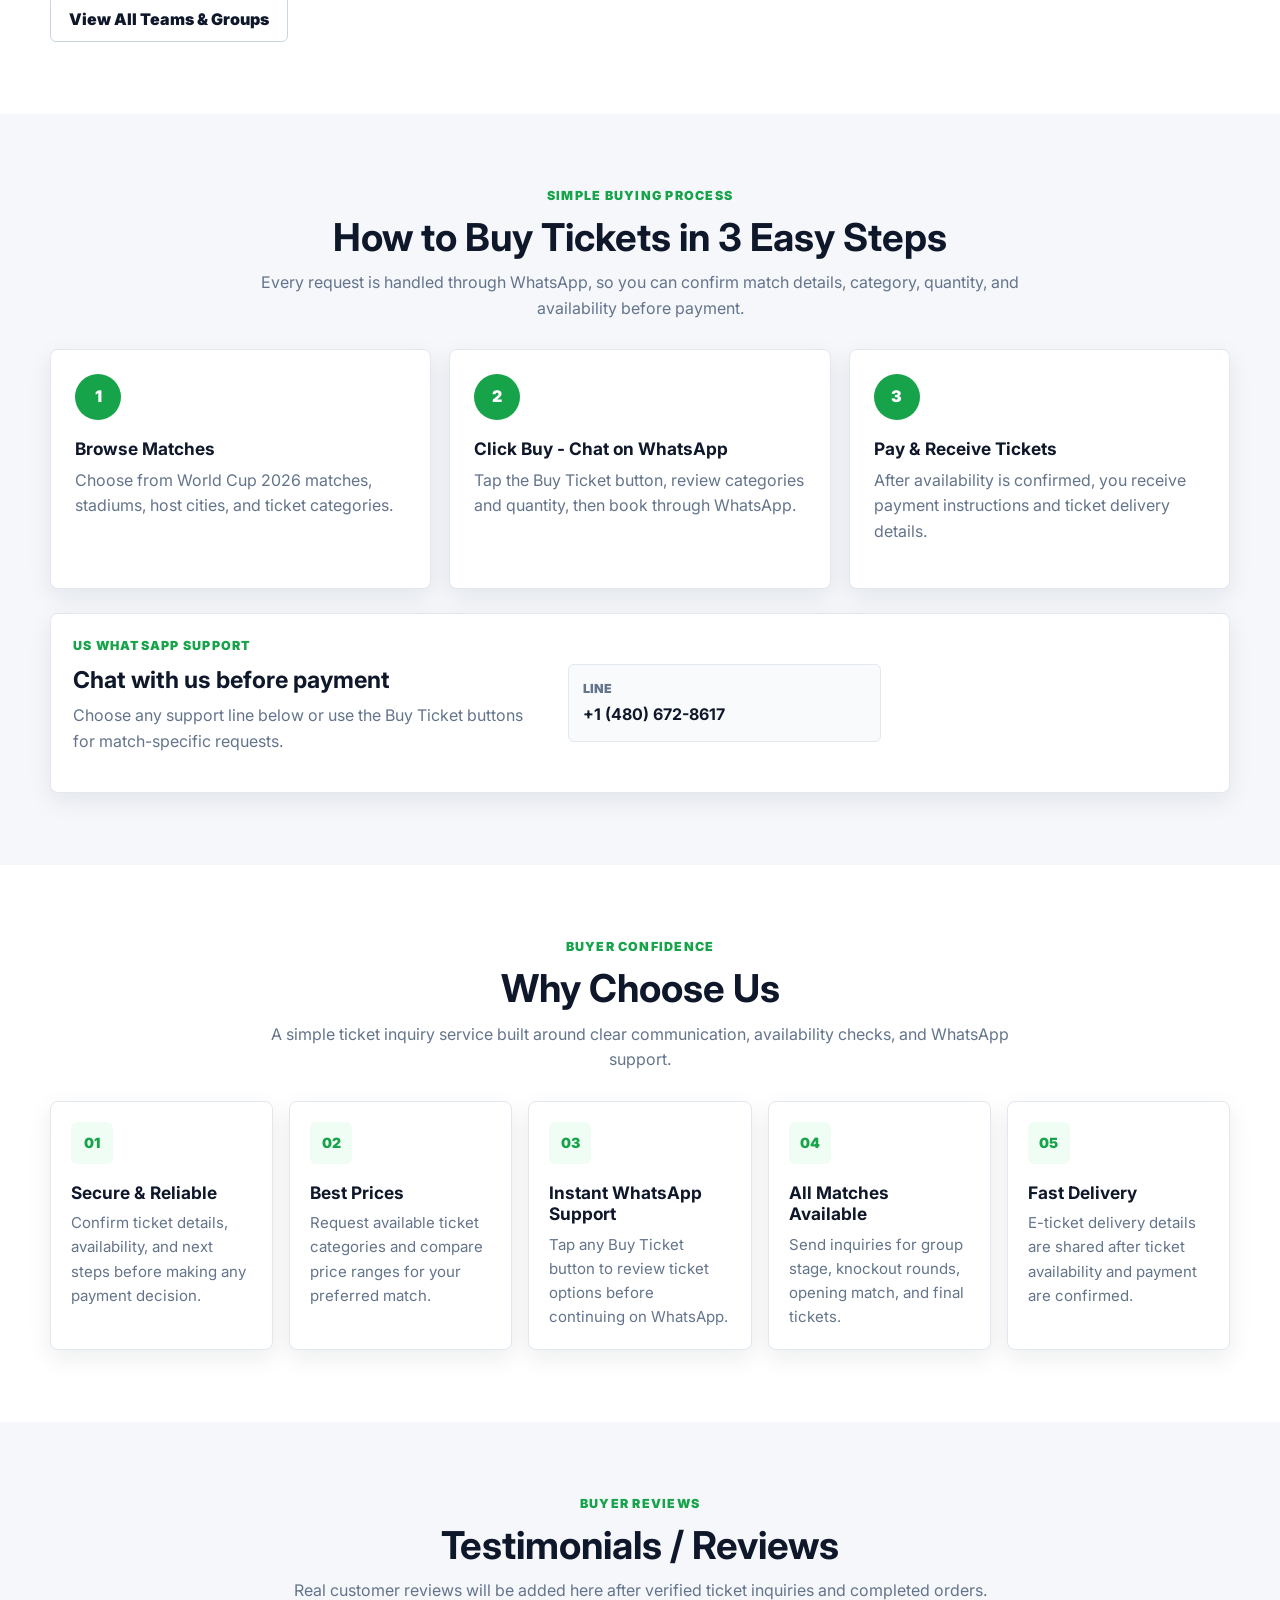
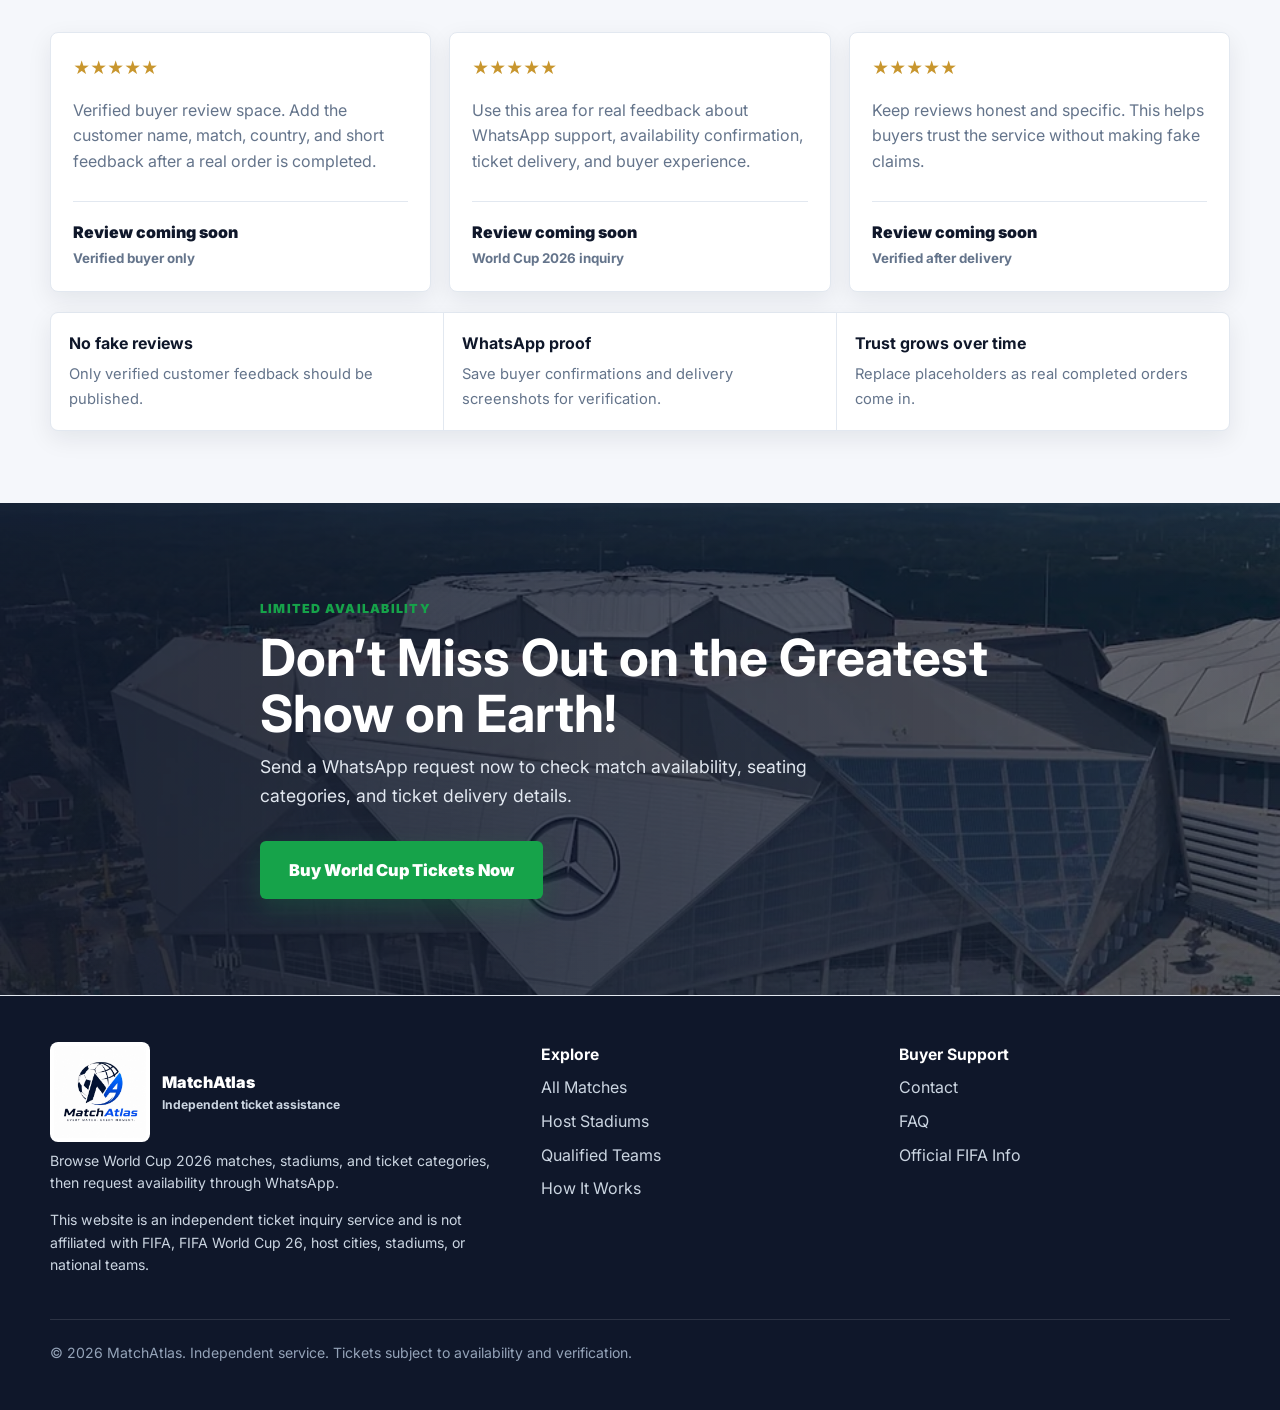
==== commit 6193e288: "homepage auto sold out" ====
--- a/index.html
+++ b/index.html
@@ -847,6 +847,7 @@
       Continue on WhatsApp
     </a>
 
+    <script src="assets/js/match-data.js"></script>
     <script src="assets/js/whatsapp.js"></script>
     <script src="assets/js/main.js"></script>
   </body>
